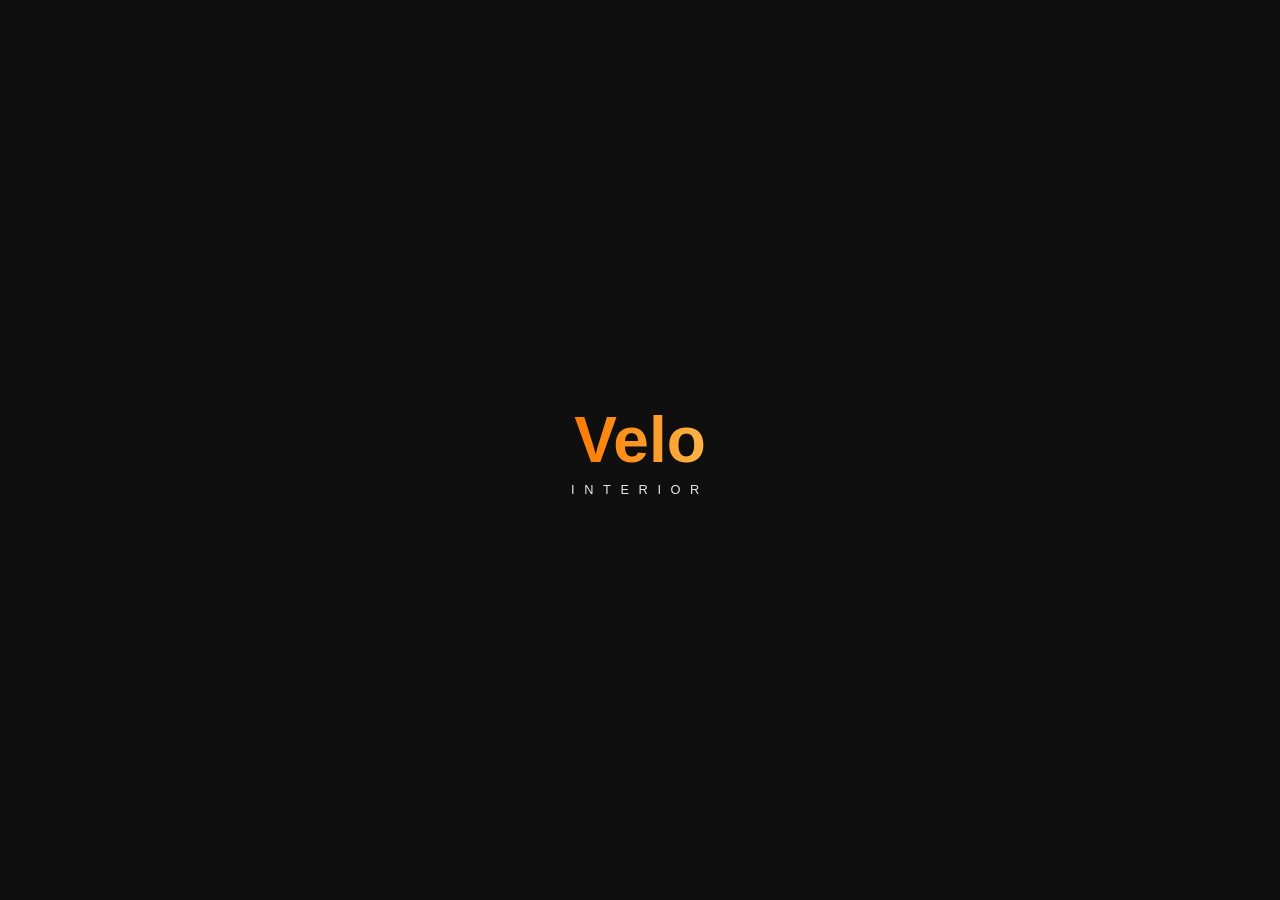
==== index.html @ 7d132fb5 "hero" ====
<!DOCTYPE html>
<html lang="ro">

<head>

    <meta charset="UTF-8">

    <meta name="viewport"
          content="width=device-width, initial-scale=1.0">

    <title>Velo Interior</title>

    <link rel="stylesheet" href="./css/global.css">
<link rel="stylesheet" href="./css/style.css">
<link rel="stylesheet" href="./css/media.css">

<link rel="stylesheet"
href="https://cdnjs.cloudflare.com/ajax/libs/font-awesome/6.7.2/css/all.min.css">

</head>

<body>
    <div class="loader">

    <div class="loader-logo">

        <span class="loader-top">Velo</span>

        <span class="loader-bottom">INTERIOR</span>

    </div>

</div>

<div id="header-placeholder"></div>

    <main>

        <section class="hero">

            <div class="hero-overlay-left"></div>

            <div class="hero-overlay-bottom"></div>

            <div class="hero-content">

                <h1>
                    Modelăm vise<br>
                    în spații reale
                </h1>

                <a href="#"
                   class="hero-button">

                    Contact

                </a>

            </div>

            <div class="hero-features-wrapper">

    <div class="hero-features">

        <div class="feature-card">

            <div class="feature-icon">
                <i class="fa-regular fa-eye"></i>
            </div>

            <h3>Viziune</h3>

            <div class="feature-line"></div>

            <p>
                Transformăm ideile în spații autentice.
            </p>

        </div>

        <div class="feature-card">

            <div class="feature-icon">
                <i class="fa-regular fa-handshake"></i>
            </div>

            <h3>Implicare</h3>

            <div class="feature-line"></div>

            <p>
                Suntem prezenți în fiecare etapă.
            </p>

        </div>

        <div class="feature-card">

            <div class="feature-icon">
                <i class="fa-regular fa-face-smile"></i>
            </div>

            <h3>Bucurie</h3>

            <div class="feature-line"></div>

            <p>
                Creăm experiene care inspiră.
            </p>

        </div>

        <div class="feature-card">

            <div class="feature-icon">
                <i class="fa-regular fa-heart"></i>
            </div>

            <h3>Empatie</h3>

            <div class="feature-line"></div>

            <p>
                Punem oamenii în centrul fiecărui proiect.
            </p>

        </div>

    </div>

</div>

        </section>

  

    </main>

    <script src="./js/main.js"></script>
<script src="./js/script.js"></script>

</body>

</html>
---- css/global.css ----
/* =========================
   RESET
========================= */

* {
    margin: 0;
    padding: 0;
    box-sizing: border-box;
}

html {
    scroll-behavior: smooth;
}

body {
    overflow-x: hidden;
    background: #0f0f0f;
    color: #ffffff;
    font-family: Arial, sans-serif;
}

a {
    color: inherit;
    text-decoration: none;
}

ul {
    list-style: none;
}

button {
    border: none;
    background: none;
    cursor: pointer;
    font: inherit;
}

/* =========================
   VARIABLES
========================= */

:root {
    --background: #0f0f0f;

    --text: #ffffff;

    --text-secondary: #bdbdbd;

    --accent: #ff7a00;

    --accent-light: #ffb347;

    --gradient:
        linear-gradient(
            90deg,
            var(--accent),
            var(--accent-light)
        );

    --transition: 0.35s ease;
}

/* =========================
   HEADER
========================= */

.header {
    position: fixed;

    top: 0;
    left: 0;

    width: 100%;

    z-index: 1000;

    padding: 24px 60px;

    background: transparent;
}

.header-container {
    display: flex;

    justify-content: space-between;

    align-items: center;
}

/* =========================
   LOGO
========================= */

.logo {
    display: flex;

    flex-direction: column;

    line-height: 1;
}

.logo-top {
    font-size: 2rem;

    font-weight: 700;

    background: var(--gradient);

    -webkit-background-clip: text;

    background-clip: text;

    color: transparent;
}

.logo-bottom {
    margin-top: 4px;

    font-size: 0.65rem;

    letter-spacing: 0.45rem;

    text-transform: uppercase;

    color: var(--text);

    opacity: 0.8;
}

/* =========================
   NAVBAR
========================= */

.nav-links {
    display: flex;

    align-items: center;

    gap: 42px;
}

.nav-links a {
    position: relative;

    font-size: 0.95rem;

    transition: var(--transition);
}

/* =========================
   HOVER LINE
========================= */

.nav-links a::after {
    content: "";

    position: absolute;

    left: 0;
    bottom: -8px;

    width: 0;

    height: 2px;

    border-radius: 999px;

    background: var(--gradient);

    transition: width 0.35s ease;
}

.nav-links a:hover::after {
    width: 100%;
}

/* =========================
   CONTACT BUTTON
========================= */

.contact-button {
    padding: 12px 28px !important;

    border: 1px solid rgba(255, 255, 255, 0.25);

    border-radius: 999px;

    backdrop-filter: blur(10px);

    transition: var(--transition);
}

.contact-button::after {
    display: none;
}

.contact-button:hover {
    border-color: var(--accent);

    transform: translateY(-2px);

    box-shadow:
        0 0 25px rgba(255, 122, 0, 0.25);
}

/* =========================
   HAMBURGER
========================= */

.hamburger {
    display: none;

    position: relative;

    flex-direction: column;

    justify-content: center;

    align-items: flex-end;

    gap: 6px;

    width: 40px;

    height: 40px;

    cursor: pointer;

    z-index: 2001;
}

.line {
    height: 3px;

    border-radius: 999px;

    transition: 0.4s ease;
}

.line-1 {
    width: 18px;

    background: var(--accent);
}

.line-2 {
    width: 30px;

    background: white;
}

.line-3 {
    width: 18px;

    background: var(--accent);
}

.hamburger.active .line-1 {
    width: 30px;

    background: black;

    transform: translateY(9px) rotate(45deg);
}

.hamburger.active .line-2 {
    opacity: 0;
}

.hamburger.active .line-3 {
    width: 30px;

    background: black;

    transform: translateY(-9px) rotate(-45deg);
}

.hamburger {
    display: none;

    flex-direction: column;

    justify-content: center;

    align-items: flex-end;

    gap: 6px;

    width: 40px;

    height: 40px;

    cursor: pointer;

    z-index: 10001;
}

.close-menu {
    position: relative;

    width: 30px;

    height: 30px;

    cursor: pointer;
}

.close-menu span {
    position: absolute;

    top: 50%;

    left: 0;

    width: 100%;

    height: 2px;

    background: black;
}

.close-menu span:first-child {
    transform: rotate(45deg);
}

.close-menu span:last-child {
    transform: rotate(-45deg);
}

.mobile-menu {
    position: fixed;

    inset: 0;

    display: flex;

    flex-direction: column;

    padding: 30px;

    background: white;

    color: black;

    opacity: 0;

    visibility: hidden;

    transform: translateY(-100%);

    transition: 0.4s ease;

    z-index: 10000;
}

.mobile-menu.active {
    opacity: 1;

    visibility: visible;

    transform: translateY(0);
}

.mobile-menu-header {
    display: flex;

    justify-content: space-between;

    align-items: center;

    margin-bottom: 70px;
}

.mobile-logo .logo-bottom {
    color: black;
}

.mobile-menu-content {
    display: flex;

    flex-direction: column;

    align-items: flex-end;

    width: 100%;
}

.mobile-nav {
    display: flex;

    flex-direction: column;

    align-items: flex-end;

    gap: 20px;

    width: 100%;

    font-weight: 600;

    
}

.mobile-contact {
    width: 100%;

    margin-top: 35px;

    padding-top: 20px;

    border-top: 1px solid rgba(0, 0, 0, 0.1);

    display: flex;

    flex-direction: column;

    align-items: flex-end;

    gap: 10px;

    color: rgb(255, 123, 0);
   
}

.mobile-social {
    width: 100%;

    margin-top: 25px;

    padding-top: 20px;

    border-top: 1px solid rgba(0, 0, 0, 0.1);

    display: flex;

    justify-content: flex-end;

    gap: 20px;
}

/* =========================
   LOADER
========================= */

.loader {
    position: fixed;

    inset: 0;

    display: flex;

    justify-content: center;

    align-items: center;

    background: #0f0f0f;

    z-index: 9999;

    overflow: hidden;

    transition: opacity 0.8s ease;
}

.loader.hidden {
    opacity: 0;

    visibility: hidden;
}

.loader-logo {
    display: flex;

    flex-direction: column;

    align-items: center;

    animation: logoEntrance 1.2s ease;
}

.loader-top {
    font-size: 4rem;

    font-weight: 700;

    background: var(--gradient);

    -webkit-background-clip: text;

    background-clip: text;

    color: transparent;
}

.loader-bottom {
    margin-top: 5px;

    font-size: 0.8rem;

    letter-spacing: 0.6rem;

    text-transform: uppercase;

    opacity: 0.9;
}

@keyframes logoEntrance {
    from {
        opacity: 0;

        transform: translateY(40px) scale(0.8);
    }

    to {
        opacity: 1;

        transform: translateY(0) scale(1);
    }
}

.header {
    opacity: 0;

    transform: translateY(-30px);

    transition:
        opacity 0.8s ease,
        transform 0.8s ease;
}

.header.visible {
    opacity: 1;

    transform: translateY(0);
}

.hero-content {
    opacity: 0;

    transform: translateY(40px);

    transition:
        opacity 0.8s ease,
        transform 0.8s ease;
}

.hero-content.visible {
    opacity: 1;

    transform: translateY(0);
}

.hero-features {
    opacity: 0;

    transform: translateY(40px);

    transition:
        opacity 0.8s ease 0.2s,
        transform 0.8s ease 0.2s;
}

.hero-features.visible {
    opacity: 1;

    transform: translateY(0);
}

/* =========================
   SCROLLED HEADER
========================= */

.header.scrolled {
    top: 20px;

    left: 50%;

    transform: translateX(-50%);

    width: 92%;

    max-width: 1200px;

    padding: 14px 30px;

    border-radius: 999px;

    background: rgba(15, 15, 15, 0.9);

    backdrop-filter: blur(20px);

    border: 1px solid rgba(255, 255, 255, 0.08);

    box-shadow: 0 10px 40px rgba(0, 0, 0, 0.3);
}

/* Logo */

.header.scrolled .logo-top {
    font-size: 1.5rem;
}

.header.scrolled .logo-bottom {
    font-size: 0.55rem;

    letter-spacing: 0.3rem;
}

/* Meniu */

.header.scrolled .nav-links {
    gap: 30px;
}

.header.scrolled .nav-links a {
    font-size: 0.85rem;
}

/* Buton */

.header.scrolled .contact-button {
    padding: 10px 22px !important;
}

/* Ascundere */

.header.hidden-navbar {
    transform: translate(-50%, -150%);
}
---- css/style.css ----
/* =========================
   HERO
========================= */

.hero {
    position: relative;

    height: 100vh;

    display: flex;

    flex-direction: column;

    justify-content: space-between;

    padding: 160px 60px 50px;

    background-image: url("../images/hero.jpg");

    background-size: cover;

    background-position: center;

    overflow: hidden;
}

/* =========================
   OVERLAYS
========================= */

.hero-overlay-left {
    position: absolute;

    top: 0;
    left: 0;

    width: 45%;
    height: 100%;

    background: linear-gradient(
        90deg,
        rgba(0, 0, 0, 0.8),
        transparent
    );
}

.hero-overlay-bottom {
    position: absolute;

    left: 0;
    bottom: 0;

    width: 100%;
    height: 40%;

    background: linear-gradient(
        180deg,
        transparent,
        rgb(0, 0, 0)
    );
}

/* =========================
   HERO CONTENT
========================= */

.hero-content {
    position: relative;

    z-index: 2;

    max-width: 600px;
}

.hero-content h1 {
    font-size: 5rem;

    line-height: 1.1;

    margin-bottom: 30px;
}

.hero-button {
    display: inline-block;

    padding: 14px 32px;

    border-radius: 999px;

    background: rgba(255, 255, 255, 0.15);

    backdrop-filter: blur(10px);

    border: 1px solid rgba(255, 255, 255, 0.3);

    transition: 0.3s ease;
}

.hero-button:hover {
    transform: translateY(-3px);
}

/* =========================
   FEATURES
========================= */

.hero-features-wrapper {
    position: relative;

    z-index: 2;
}

.hero-features {
    position: relative;

    z-index: 2;

    display: grid;

    grid-template-columns: repeat(4, 1fr);

    gap: 30px;
}

.hero-features {
    position: relative;

    z-index: 2;

    display: grid;

    grid-template-columns: repeat(4, 1fr);

    gap: 30px;
}

.feature-card {
    position: relative;

    padding: 25px;

    border-radius: 16px;

    overflow: hidden;

    cursor: pointer;

    transition: 0.35s ease;
}

.feature-card::before {
    content: "";

    position: absolute;

    left: 0;
    bottom: 0;

    width: 100%;

    height: 0;

    background:
        linear-gradient(
            180deg,
            transparent,
            rgba(255, 122, 0, 0.18)
        );

    transition: 0.35s ease;

    z-index: -1;
}

.feature-card:hover::before {
    height: 100%;
}

.feature-icon {
    display: flex;

    align-items: center;

    justify-content: center;

    width: 48px;

    height: 48px;

    margin-bottom: 20px;

    border-radius: 50%;

    background: rgba(255, 255, 255, 0.08);

    backdrop-filter: blur(10px);
}

.feature-icon i {
    font-size: 1.1rem;
}

.feature-card h3 {
    margin-bottom: 14px;

    font-size: 1.2rem;
}

.feature-line {
    width: 40px;

    height: 1px;

    margin-bottom: 18px;

    background: var(--accent);

    transition: 0.35s ease;
}

.feature-card:hover .feature-line {
    width: 250px;

    background: white;
}

.feature-card p {
    color: var(--text-secondary);

    line-height: 1.6;
}
---- css/media.css ----
/* =========================
   TABLET
========================= */

@media (max-width: 1024px) {

    .header {
        padding: 25px 30px;
    }

    .navbar {
        display: none;
    }

    .hamburger {
        display: flex;
    }

    .hero {
        padding: 140px 40px 40px;
    }

    .hero-content h1 {
        font-size: 4rem;
    }

    .hero-features {
        grid-template-columns: repeat(2, 1fr);
    }

    
    .navbar {
        display: none;
    }

    .hamburger {
        display: flex;
    }

   
}

/* =========================
   MOBILE
========================= */

@media (max-width: 768px) {

    .mobile-logo .logo-bottom {
    color: black;
}

    .header {
        padding: 20px;
    }


    .hero {
        position: relative;

        height: 100vh;

        display: flex;

        flex-direction: column;

        justify-content: flex-end;

        padding: 130px 20px 30px;

    background-image: url("../images/hero-image.jpg");

    background-position: center;

    background-size: cover;

    }

   

    .hero-content {
        margin-bottom: 30px;
    }

    .hero-overlay-left {
        width: 100%;
    }

    

    .hero-content h1 {
        font-size: 3rem;
    }

    .hero-button {
        padding: 12px 26px;
    }

    
.hero-features-wrapper {
    overflow-x: auto;
    overflow-y: hidden;

    margin-top: 20px;

    scroll-snap-type: x mandatory;
    scroll-behavior: smooth;

    -webkit-overflow-scrolling: touch;

    -ms-overflow-style: none;
    scrollbar-width: none;

    padding-right: 20px;
}

.hero-features-wrapper::-webkit-scrollbar {
    display: none;
}

.hero-features {
    display: flex;

    gap: 16px;

    padding-right: 40px;
}

.feature-card {
    flex: 0 0 80%;

    min-width: 80%;

    padding: 20px;

    scroll-snap-align: start;
}

.feature-card:hover .feature-line {
    width: 170px;

    
}


}

/* =========================
   VERY SMALL DEVICES
========================= */

@media (max-width: 480px) {

    .logo-top {
        font-size: 1.5rem;
    }

    .logo-bottom {
        font-size: 0.55rem;

        letter-spacing: 0.3rem;
    }

    .hero-content h1 {
        font-size: 2.3rem;
    }

    .mobile-menu {
        padding: 25px;
    }

    .mobile-nav a {
        font-size: 1.1rem;
    }

    .mobile-contact a {
        font-size: 1rem;
    }
}
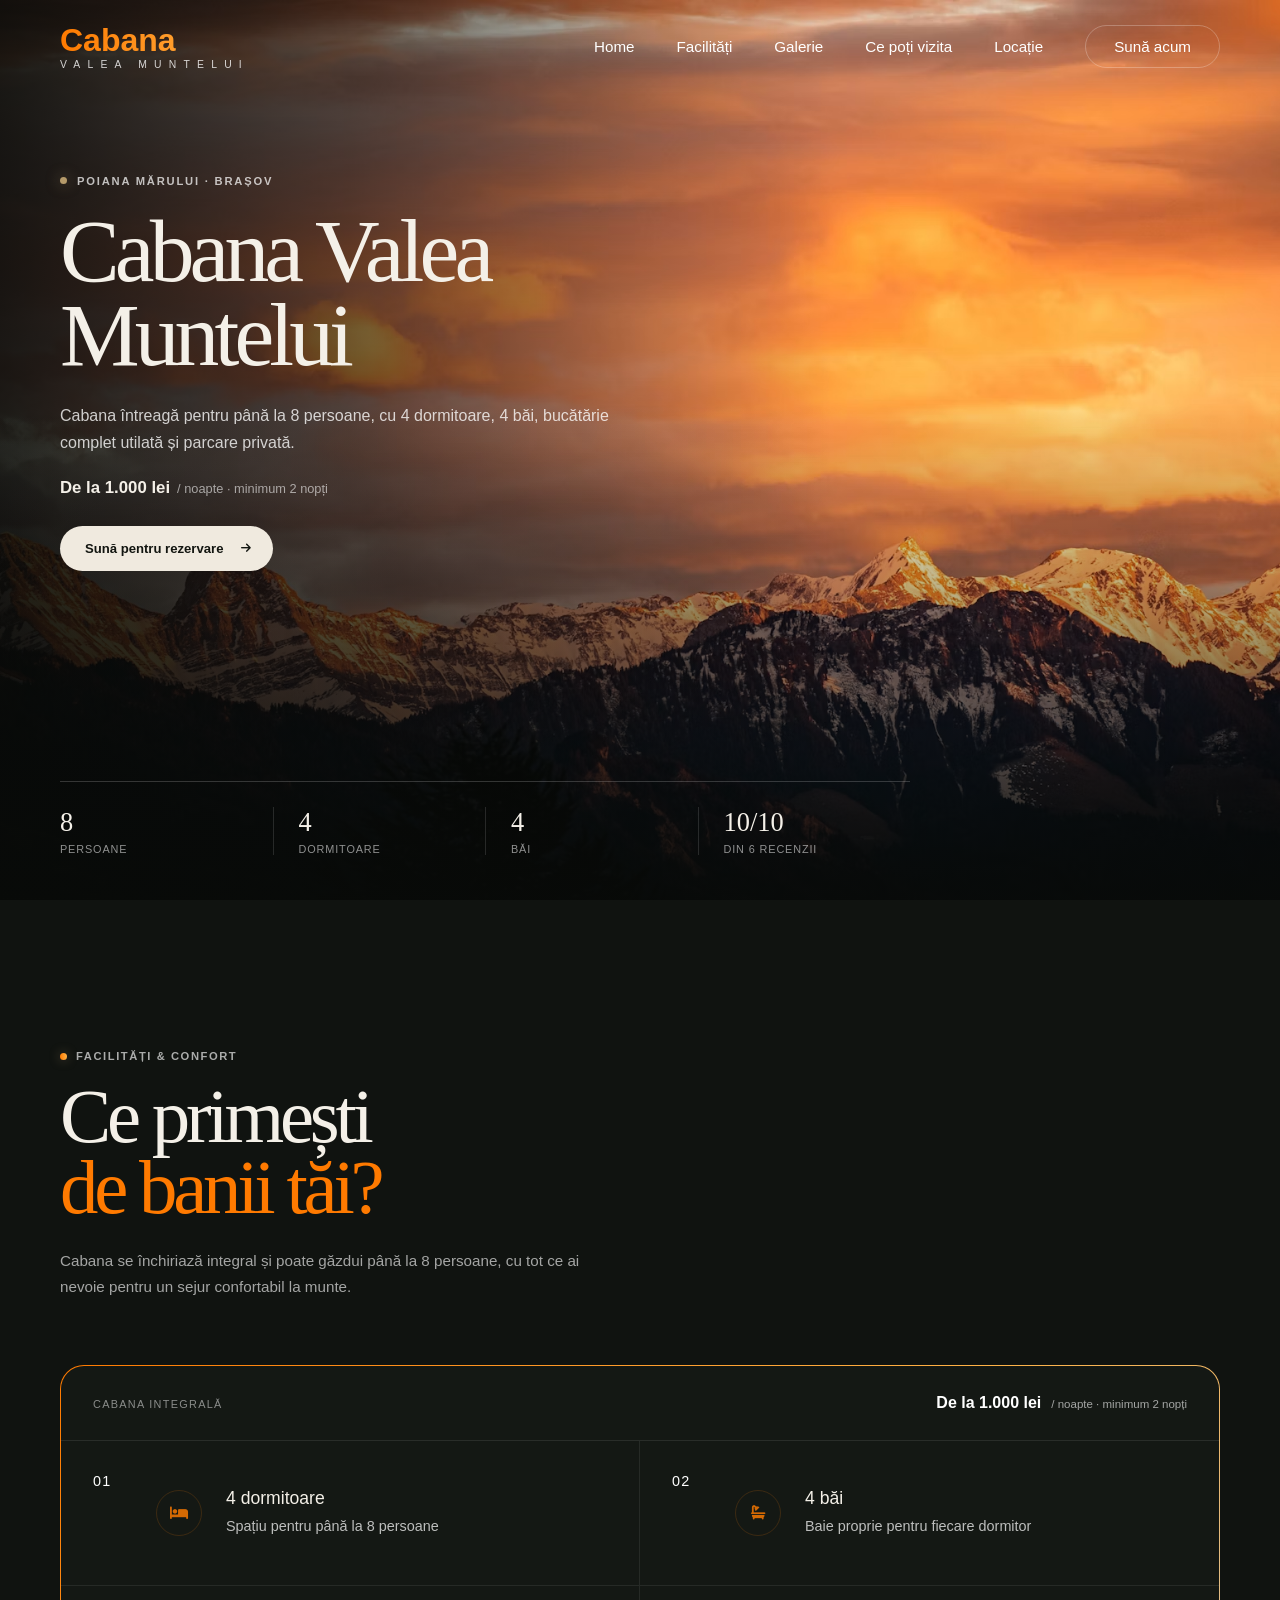
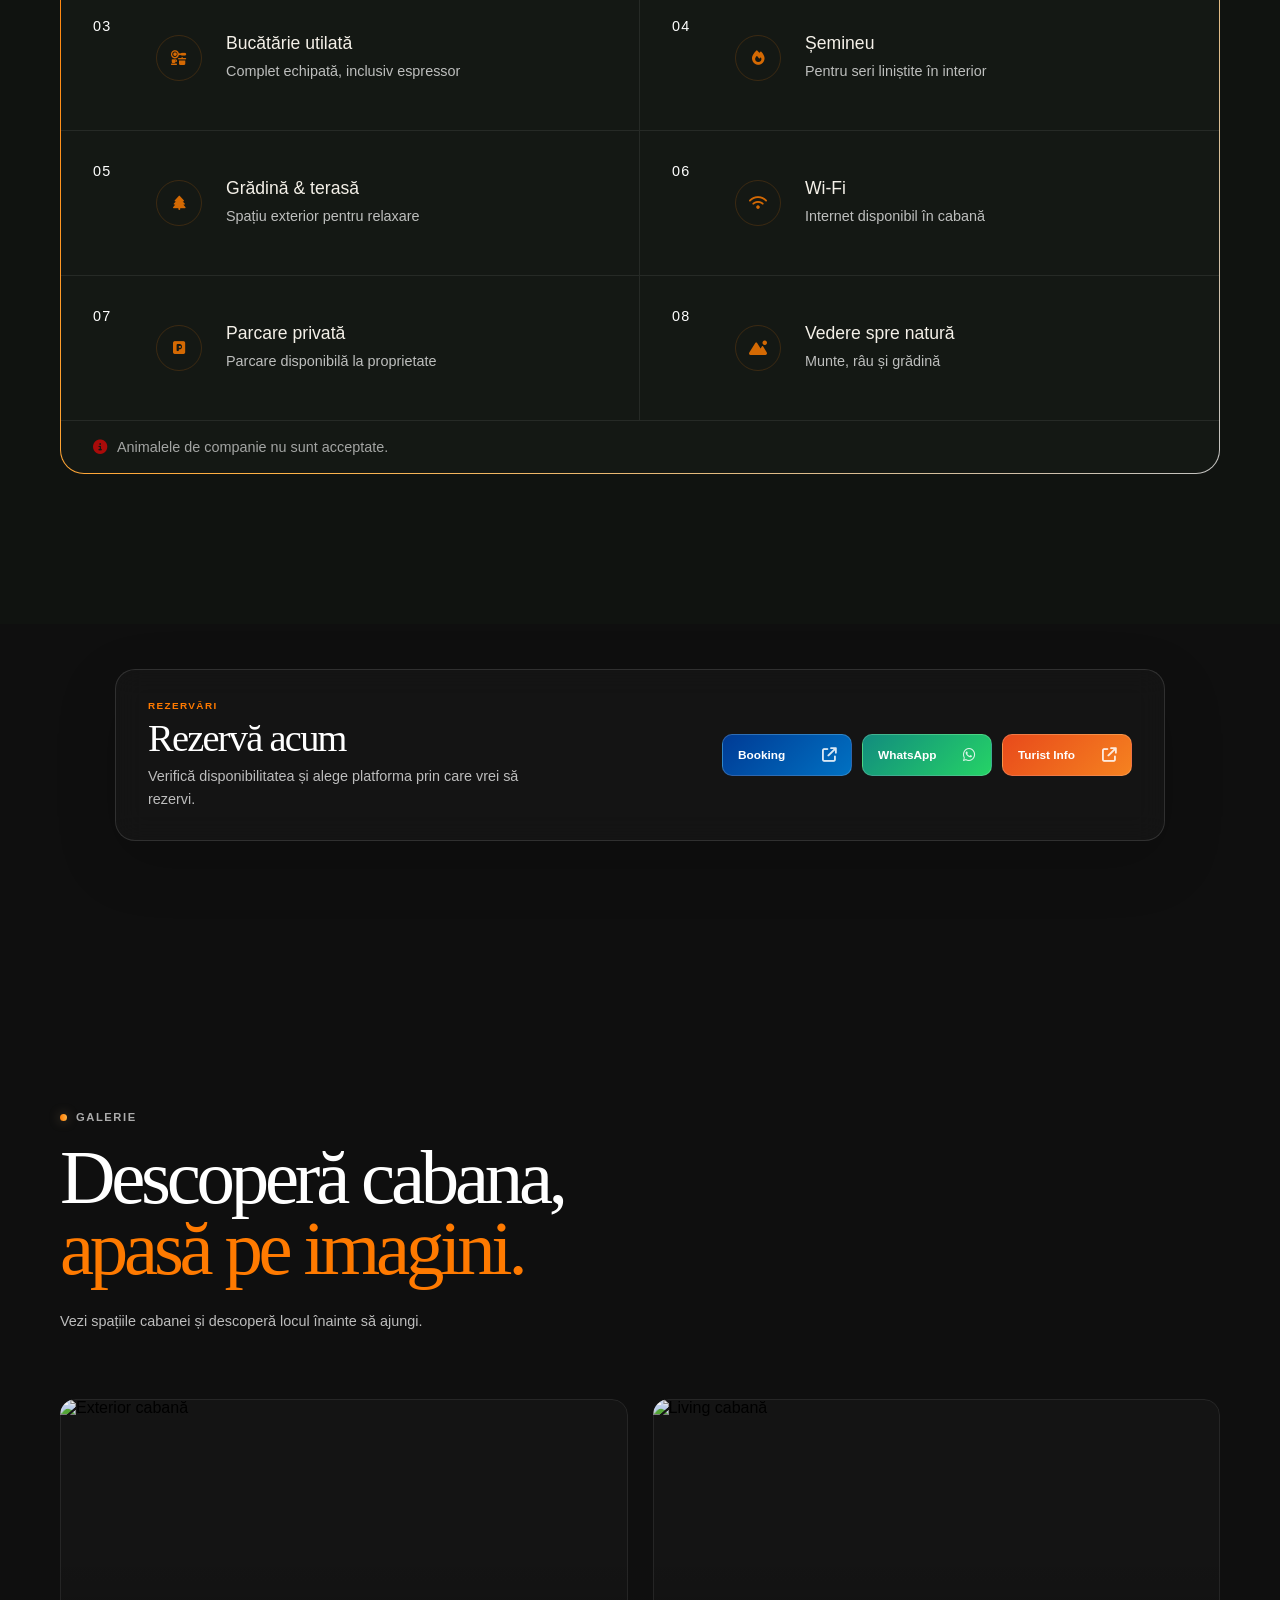
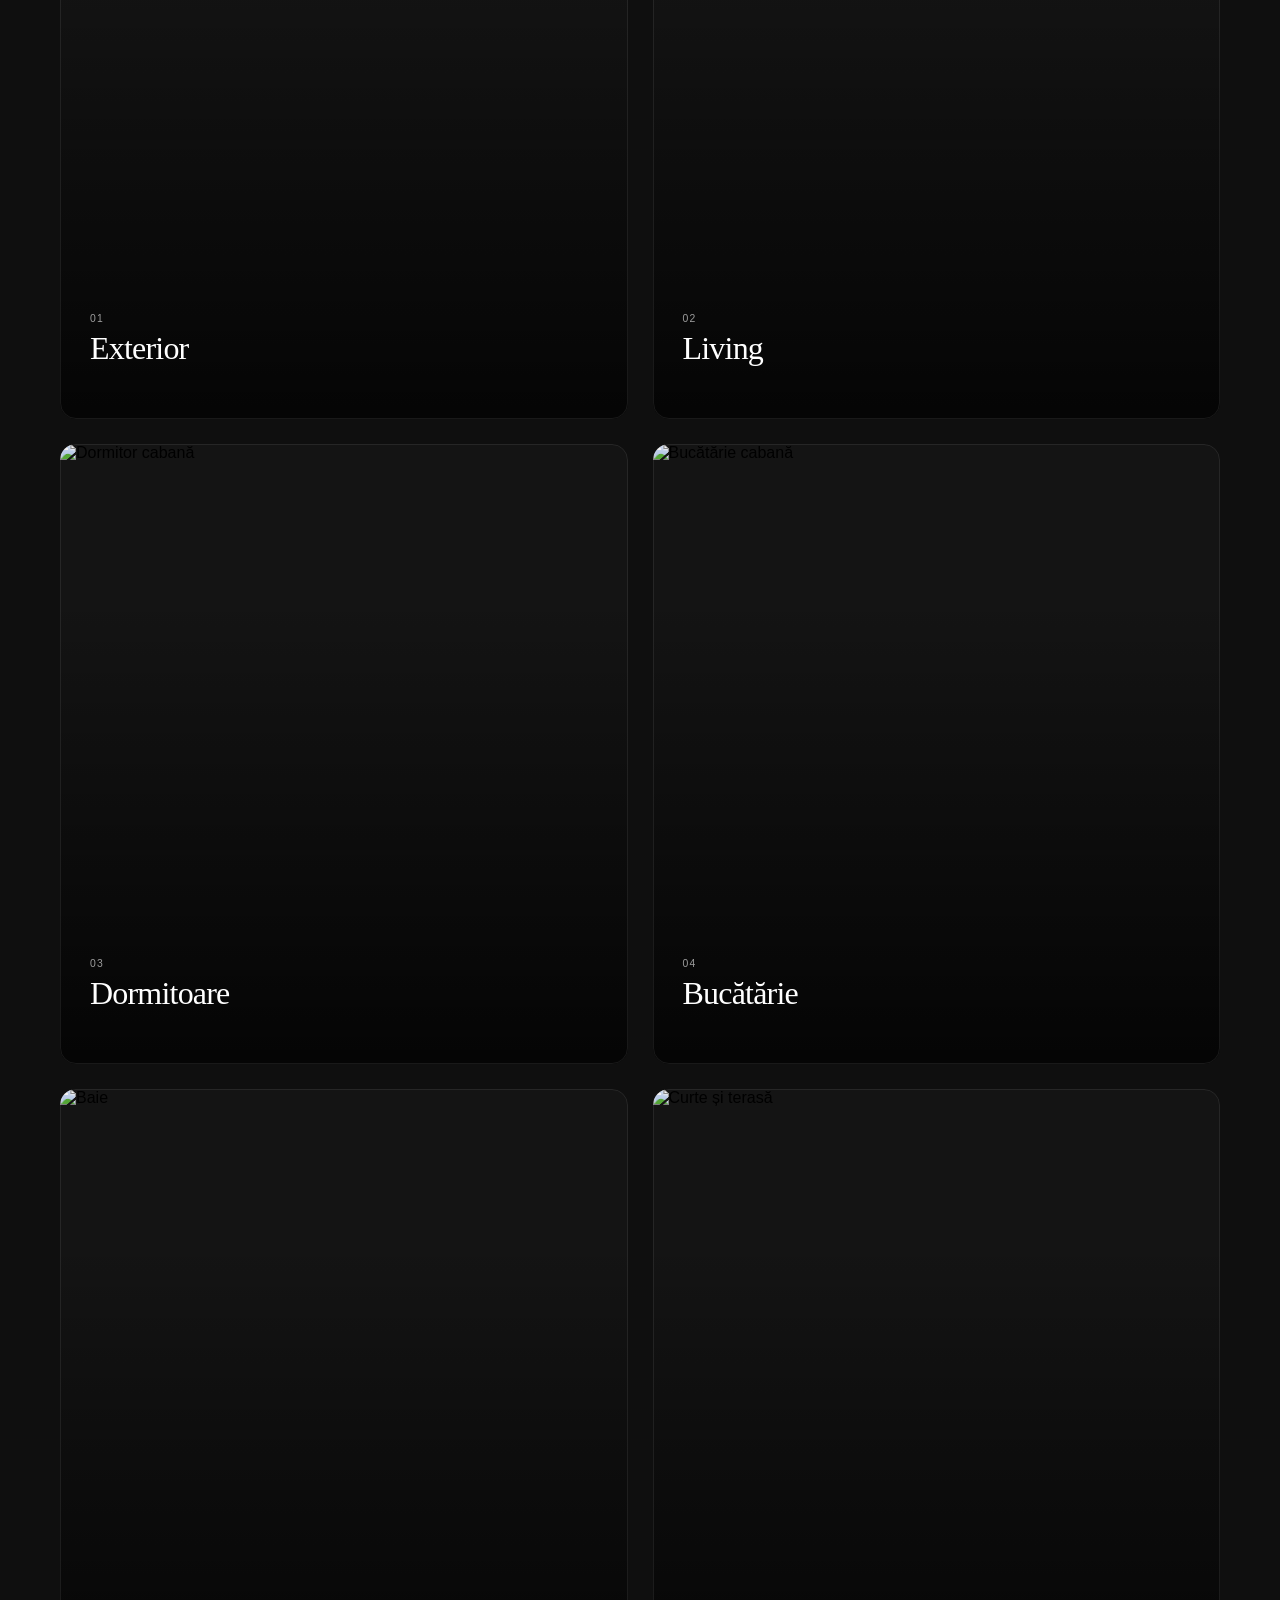
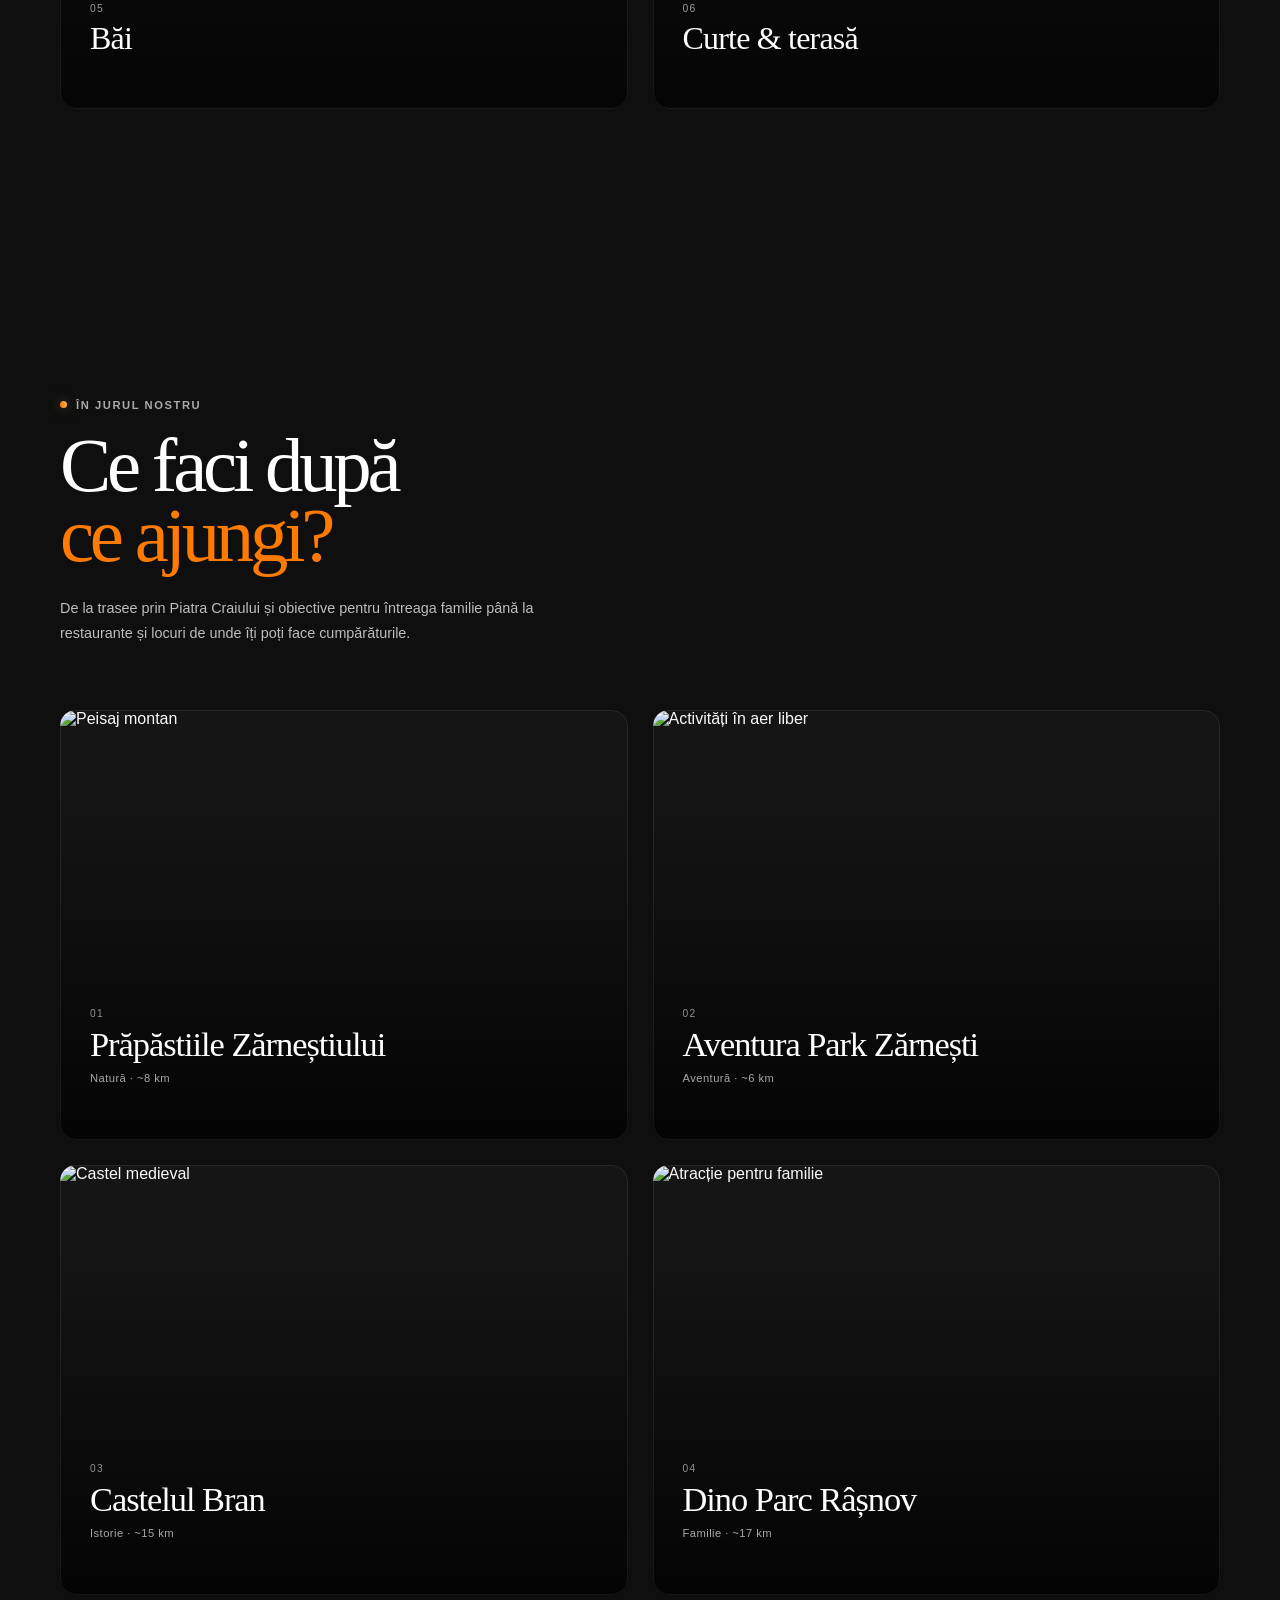
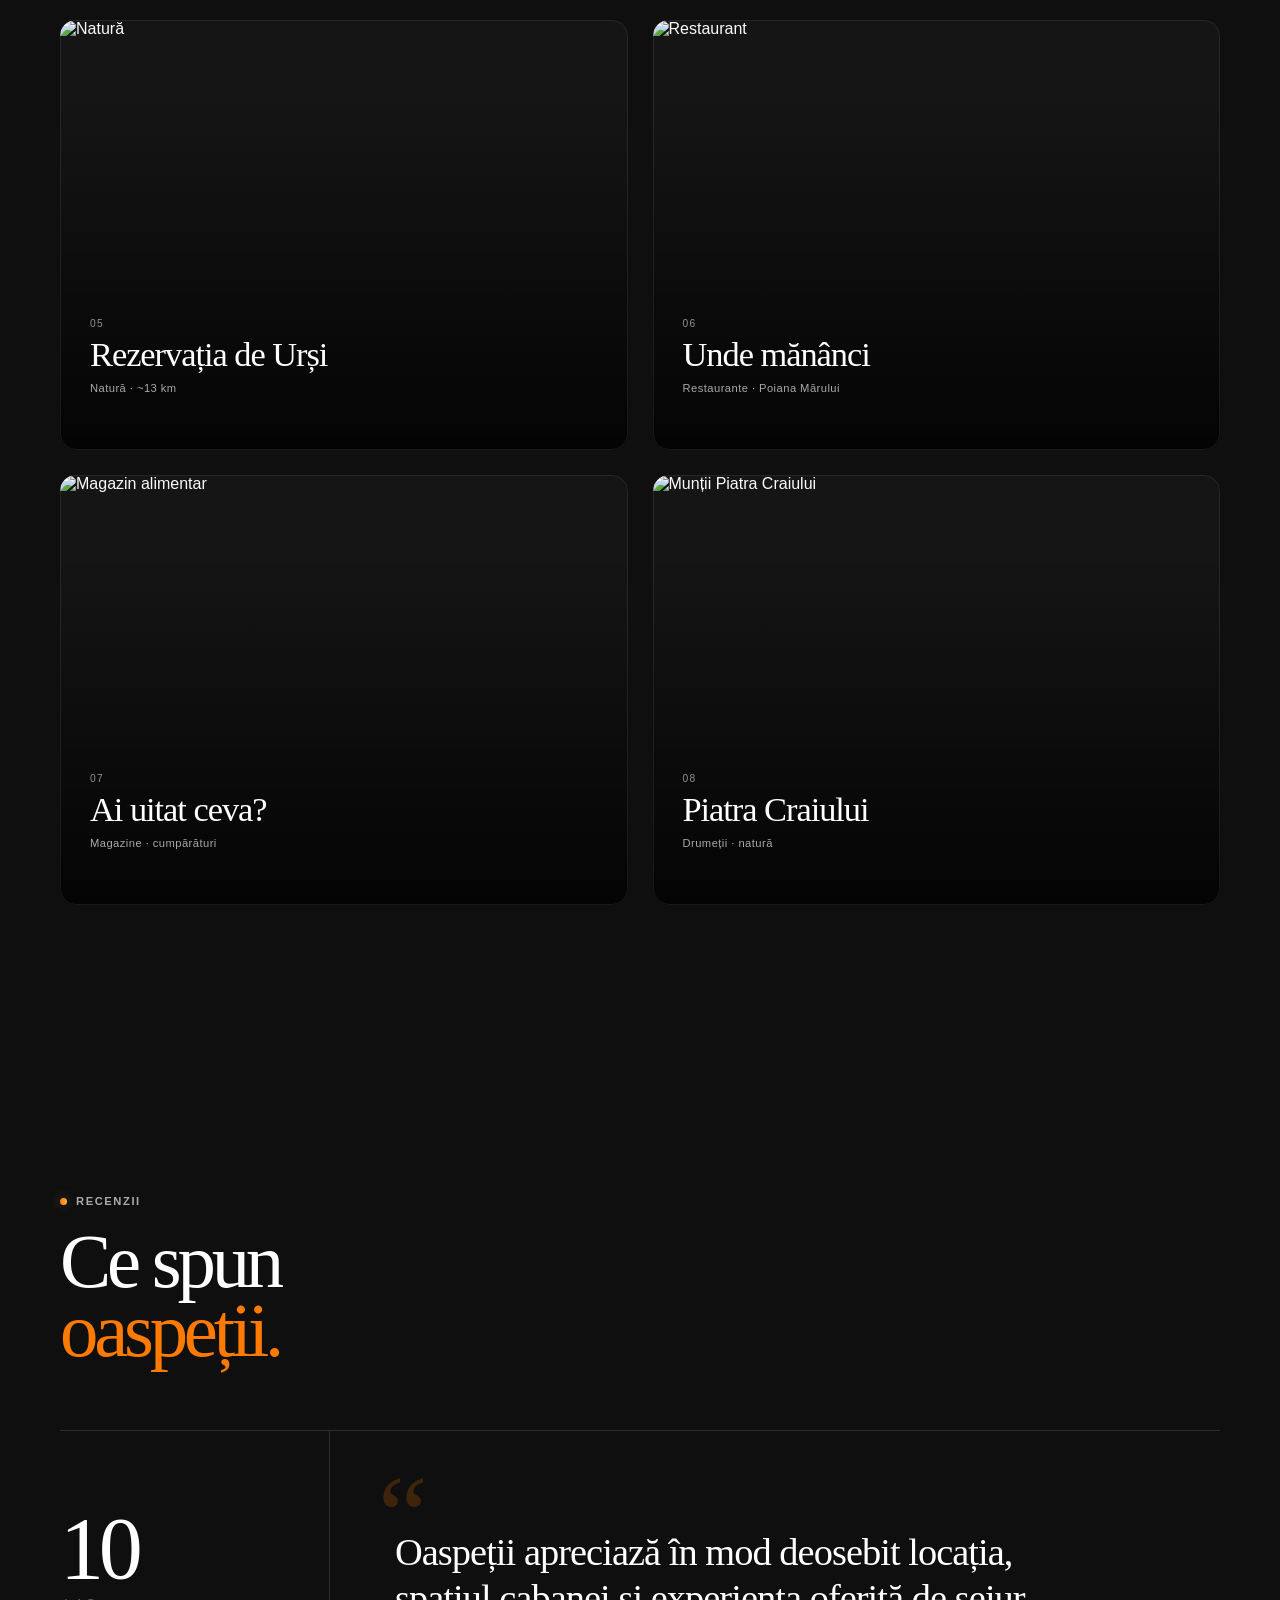
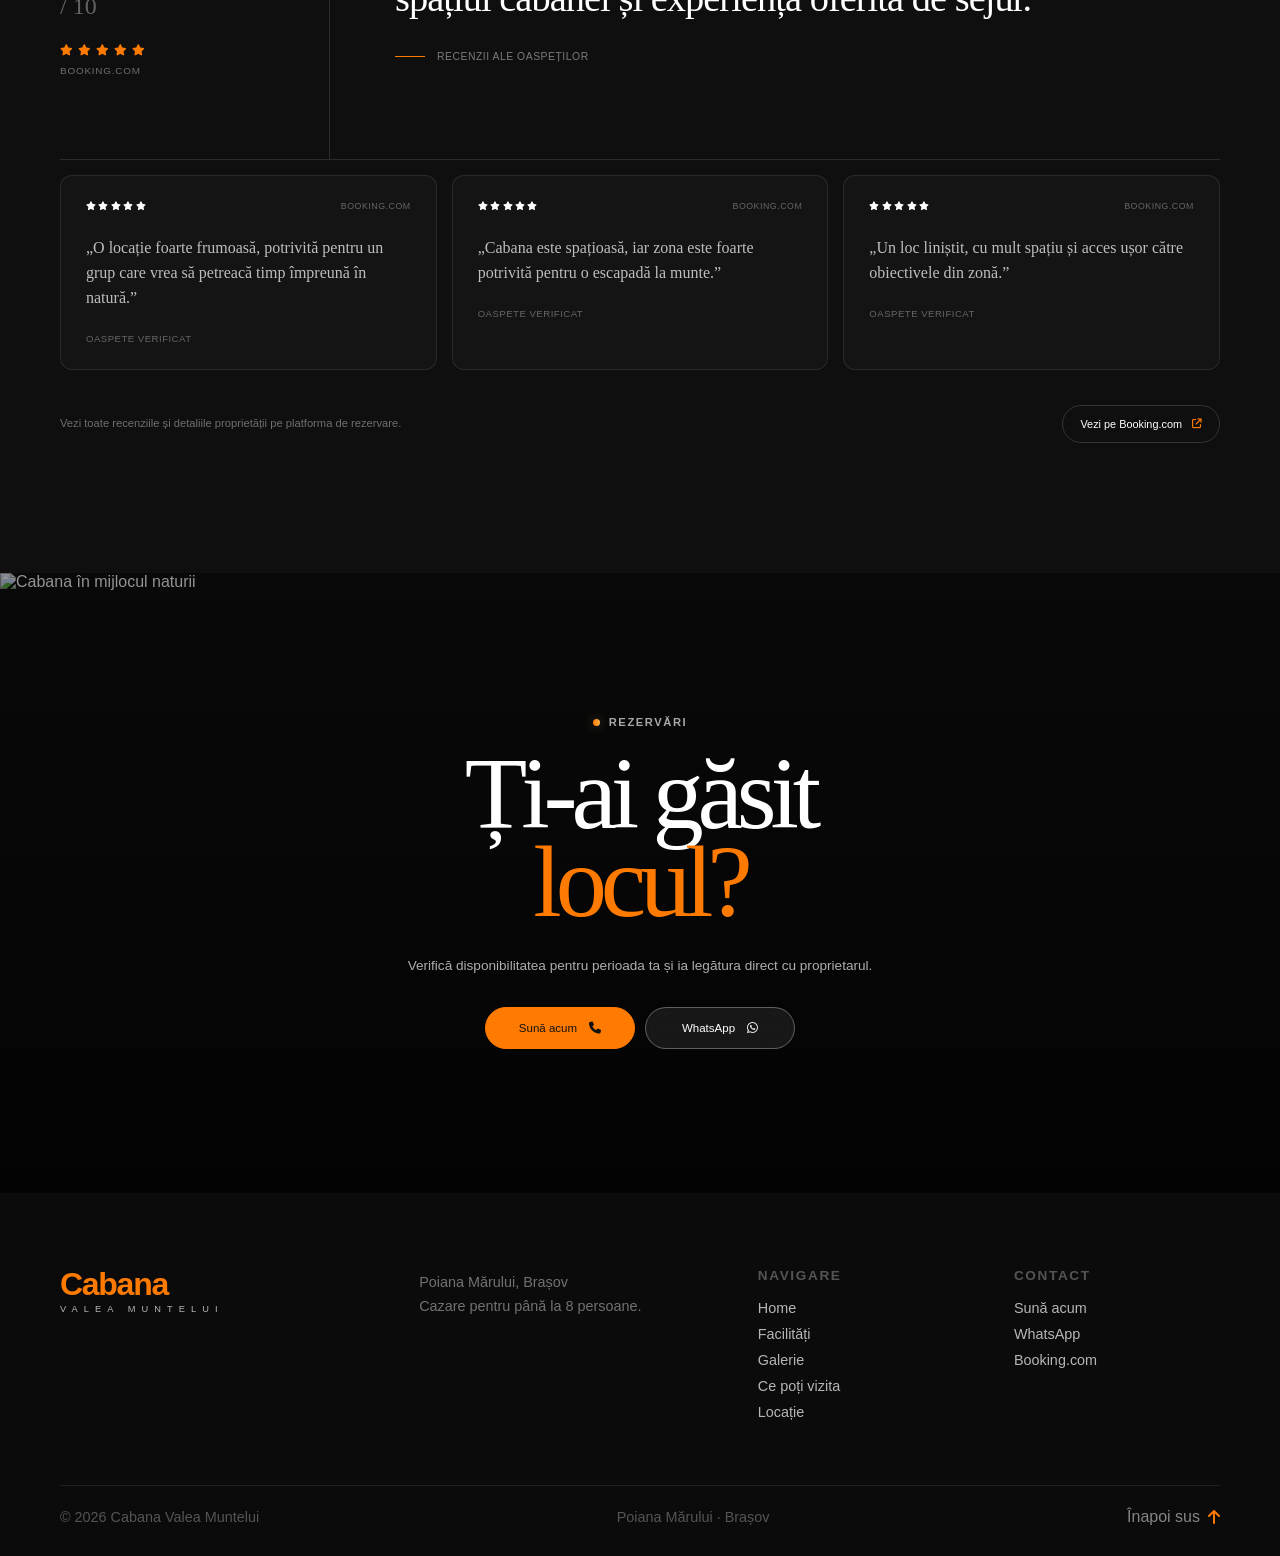
==== commit 9736e737: "demo cabana valea mujntelui" ====
--- a/index.html
+++ b/index.html
@@ -8,7 +8,7 @@
     <meta name="viewport"
           content="width=device-width, initial-scale=1.0">
 
-    <title>Velo Interior</title>
+    <title> Cabana Valea Muntelui | Poiana Mărului</title>
 
     <link rel="stylesheet" href="./css/global.css">
 <link rel="stylesheet" href="./css/style.css">
@@ -24,9 +24,9 @@
 
     <div class="loader-logo">
 
-        <span class="loader-top">Velo</span>
-
-        <span class="loader-bottom">INTERIOR</span>
+        <span class="loader-top">Cabana</span>
+
+        <span class="loader-bottom">VALEA MUNTELUI</span>
 
     </div>
 
@@ -36,105 +36,1577 @@
 
     <main>
 
-        <section class="hero">
-
-            <div class="hero-overlay-left"></div>
-
-            <div class="hero-overlay-bottom"></div>
-
-            <div class="hero-content">
-
-                <h1>
-                    Modelăm vise<br>
-                    în spații reale
-                </h1>
-
-                <a href="#"
-                   class="hero-button">
-
-                    Contact
+       <section class="hero" id="top">
+
+    <div class="hero-overlay-left"></div>
+    <div class="hero-overlay-bottom"></div>
+
+    <div class="hero-content">
+
+        <span class="hero-eyebrow">
+            POIANA MĂRULUI · BRAȘOV
+        </span>
+
+        <h1>
+            Cabana Valea Muntelui
+        </h1>
+
+        <p class="hero-description">
+            Cabana întreagă pentru până la 8 persoane,
+            cu 4 dormitoare, 4 băi, bucătărie complet utilată
+            și parcare privată.
+        </p>
+
+        <div class="hero-price">
+            <strong>De la 1.000 lei</strong>
+            <span>/ noapte · minimum 2 nopți</span>
+        </div>
+
+        <a href="tel:+40746796323" class="hero-button">
+            Sună pentru rezervare
+            <i class="fa-solid fa-arrow-right"></i>
+        </a>
+
+    </div>
+
+    <div class="hero-info">
+
+        <div class="hero-info-item">
+            <strong>8</strong>
+            <span>persoane</span>
+        </div>
+
+        <div class="hero-info-item">
+            <strong>4</strong>
+            <span>dormitoare</span>
+        </div>
+
+        <div class="hero-info-item">
+            <strong>4</strong>
+            <span>băi</span>
+        </div>
+
+        <div class="hero-info-item">
+            <strong>10/10</strong>
+            <span>din 6 recenzii</span>
+        </div>
+
+    </div>
+
+</section>
+
+
+        <!-- =========================
+     FACILITIES
+========================= -->
+
+<section class="facilities" id="facilitati">
+
+    <div class="facilities-container">
+
+        <div class="facilities-heading">
+
+            <div class="section-eyebrow">
+                <span class="section-dot"></span>
+                Facilități & confort
+            </div>
+
+            <h2>
+                Ce primești
+                <span>de banii tăi?</span>
+            </h2>
+
+            <p>
+                Cabana se închiriază integral și poate găzdui
+                până la 8 persoane, cu tot ce ai nevoie pentru
+                un sejur confortabil la munte.
+            </p>
+
+        </div>
+
+
+        <div class="facilities-card">
+
+            <div class="facilities-price">
+
+                <span>Cabana integrală</span>
+
+                <strong>
+                    De la 1.000 lei
+                </strong>
+
+                <small>
+                    / noapte · minimum 2 nopți
+                </small>
+
+            </div>
+
+
+            <div class="facilities-grid">
+
+
+                <div class="facility-item">
+
+                    <div class="facility-number">
+                        01
+                    </div>
+
+                    <div class="facility-icon">
+                        <i class="fa-solid fa-bed"></i>
+                    </div>
+
+                    <div>
+                        <h3>4 dormitoare</h3>
+
+                        <p>
+                            Spațiu pentru până la 8 persoane
+                        </p>
+                    </div>
+
+                </div>
+
+
+                <div class="facility-item">
+
+                    <div class="facility-number">
+                        02
+                    </div>
+
+                    <div class="facility-icon">
+                        <i class="fa-solid fa-bath"></i>
+                    </div>
+
+                    <div>
+                        <h3>4 băi</h3>
+
+                        <p>
+                            Baie proprie pentru fiecare dormitor
+                        </p>
+                    </div>
+
+                </div>
+
+
+                <div class="facility-item">
+
+                    <div class="facility-number">
+                        03
+                    </div>
+
+                    <div class="facility-icon">
+                        <i class="fa-solid fa-kitchen-set"></i>
+                    </div>
+
+                    <div>
+                        <h3>Bucătărie utilată</h3>
+
+                        <p>
+                            Complet echipată, inclusiv espressor
+                        </p>
+                    </div>
+
+                </div>
+
+
+                <div class="facility-item">
+
+                    <div class="facility-number">
+                        04
+                    </div>
+
+                    <div class="facility-icon">
+                        <i class="fa-solid fa-fire"></i>
+                    </div>
+
+                    <div>
+                        <h3>Șemineu</h3>
+
+                        <p>
+                            Pentru seri liniștite în interior
+                        </p>
+                    </div>
+
+                </div>
+
+
+                <div class="facility-item">
+
+                    <div class="facility-number">
+                        05
+                    </div>
+
+                    <div class="facility-icon">
+                        <i class="fa-solid fa-tree"></i>
+                    </div>
+
+                    <div>
+                        <h3>Grădină & terasă</h3>
+
+                        <p>
+                            Spațiu exterior pentru relaxare
+                        </p>
+                    </div>
+
+                </div>
+
+
+                <div class="facility-item">
+
+                    <div class="facility-number">
+                        06
+                    </div>
+
+                    <div class="facility-icon">
+                        <i class="fa-solid fa-wifi"></i>
+                    </div>
+
+                    <div>
+                        <h3>Wi-Fi</h3>
+
+                        <p>
+                            Internet disponibil în cabană
+                        </p>
+
+                    </div>
+
+                </div>
+
+
+                <div class="facility-item">
+
+                    <div class="facility-number">
+                        07
+                    </div>
+
+                    <div class="facility-icon">
+                        <i class="fa-solid fa-square-parking"></i>
+                    </div>
+
+                    <div>
+                        <h3>Parcare privată</h3>
+
+                        <p>
+                            Parcare disponibilă la proprietate
+                        </p>
+                    </div>
+
+                </div>
+
+
+                <div class="facility-item">
+
+                    <div class="facility-number">
+                        08
+                    </div>
+
+                    <div class="facility-icon">
+                        <i class="fa-solid fa-mountain-sun"></i>
+                    </div>
+
+                    <div>
+                        <h3>Vedere spre natură</h3>
+
+                        <p>
+                            Munte, râu și grădină
+                        </p>
+                    </div>
+
+                </div>
+
+            </div>
+
+
+            <div class="facilities-note">
+
+                <i class="fa-solid fa-circle-info"></i>
+
+                <span>
+                    Animalele de companie nu sunt acceptate.
+                </span>
+
+            </div>
+
+        </div>
+
+    </div>
+
+</section>
+
+<!-- =========================
+     BOOKING CARD
+========================= -->
+
+<section class="booking-section">
+
+    <div class="booking-card">
+
+        <div class="booking-content">
+
+            <span class="booking-eyebrow">
+                Rezervări
+            </span>
+
+            <h2>
+                Rezervă acum
+            </h2>
+
+            <p>
+                Verifică disponibilitatea și alege
+                platforma prin care vrei să rezervi.
+            </p>
+
+        </div>
+
+
+        <div class="booking-buttons">
+
+            <a
+                href="#"
+                class="booking-platform booking-platform--booking"
+                target="_blank"
+                rel="noopener"
+            >
+                <span>Booking</span>
+
+                <i class="fa-solid fa-arrow-up-right-from-square"></i>
+            </a>
+
+
+            <a
+                href="https://wa.me/40746796323"
+                class="booking-platform booking-platform--whatsapp"
+                target="_blank"
+                rel="noopener"
+            >
+                <span>WhatsApp</span>
+
+                <i class="fa-brands fa-whatsapp"></i>
+            </a>
+
+
+            <a
+                href="#"
+                class="booking-platform booking-platform--turistinfo"
+                target="_blank"
+                rel="noopener"
+            >
+                <span>Turist Info</span>
+
+                <i class="fa-solid fa-arrow-up-right-from-square"></i>
+            </a>
+
+        </div>
+
+    </div>
+
+</section>
+
+<!-- =========================
+     GALLERY
+========================= -->
+
+<section class="gallery-section" id="galerie">
+
+    <div class="gallery-container">
+
+        <div class="gallery-heading">
+
+            <div class="section-eyebrow">
+                <span class="section-dot"></span>
+                Galerie
+            </div>
+
+            <h2>
+                Descoperă cabana,
+                <span>apasă pe imagini.</span>
+            </h2>
+
+            <p>
+                Vezi spațiile cabanei și descoperă locul
+                înainte să ajungi.
+            </p>
+
+        </div>
+
+
+        <div class="gallery-grid">
+
+
+            <!-- EXTERIOR -->
+
+            <button
+                class="gallery-card gallery-card--large"
+                type="button"
+                data-gallery="exterior"
+            >
+
+                <img
+                    src="https://images.unsplash.com/photo-1449158743715-0a90ebb6d2d8?auto=format&fit=crop&w=1800&q=90"
+                    alt="Exterior cabană"
+                >
+
+                <span class="gallery-card-overlay"></span>
+
+                <span class="gallery-card-content">
+
+                    <span class="gallery-number">
+                        01
+                    </span>
+
+                    <span class="gallery-title">
+                        Exterior
+                    </span>
+
+                    <span class="gallery-action">
+                        Vezi fotografiile
+                        <i class="fa-solid fa-arrow-right"></i>
+                    </span>
+
+                </span>
+
+            </button>
+
+
+            <!-- LIVING -->
+
+            <button
+                class="gallery-card gallery-card--large"
+                type="button"
+                data-gallery="living"
+            >
+
+                <img
+                    src="https://images.unsplash.com/photo-1600210492486-724fe5c67fb0?auto=format&fit=crop&w=1800&q=90"
+                    alt="Living cabană"
+                >
+
+                <span class="gallery-card-overlay"></span>
+
+                <span class="gallery-card-content">
+
+                    <span class="gallery-number">
+                        02
+                    </span>
+
+                    <span class="gallery-title">
+                        Living
+                    </span>
+
+                    <span class="gallery-action">
+                        Vezi fotografiile
+                        <i class="fa-solid fa-arrow-right"></i>
+                    </span>
+
+                </span>
+
+            </button>
+
+
+            <!-- DORMITOARE -->
+
+            <button
+                class="gallery-card gallery-card--large"
+                type="button"
+                data-gallery="dormitoare"
+            >
+
+                <img
+                    src="https://images.unsplash.com/photo-1600607687920-4e2a09cf159d?auto=format&fit=crop&w=1800&q=90"
+                    alt="Dormitor cabană"
+                >
+
+                <span class="gallery-card-overlay"></span>
+
+                <span class="gallery-card-content">
+
+                    <span class="gallery-number">
+                        03
+                    </span>
+
+                    <span class="gallery-title">
+                        Dormitoare
+                    </span>
+
+                    <span class="gallery-action">
+                        Vezi fotografiile
+                        <i class="fa-solid fa-arrow-right"></i>
+                    </span>
+
+                </span>
+
+            </button>
+
+
+            <!-- BUCĂTĂRIE -->
+
+            <button
+                class="gallery-card gallery-card--large"
+                type="button"
+                data-gallery="bucatarie"
+            >
+
+                <img
+                    src="https://images.unsplash.com/photo-1600566753190-17f0baa2a6c3?auto=format&fit=crop&w=1800&q=90"
+                    alt="Bucătărie cabană"
+                >
+
+                <span class="gallery-card-overlay"></span>
+
+                <span class="gallery-card-content">
+
+                    <span class="gallery-number">
+                        04
+                    </span>
+
+                    <span class="gallery-title">
+                        Bucătărie
+                    </span>
+
+                    <span class="gallery-action">
+                        Vezi fotografiile
+                        <i class="fa-solid fa-arrow-right"></i>
+                    </span>
+
+                </span>
+
+            </button>
+
+
+            <!-- BĂI -->
+
+            <button
+                class="gallery-card gallery-card--large"
+                type="button"
+                data-gallery="bai"
+            >
+
+                <img
+                    src="https://images.unsplash.com/photo-1600566753086-00f18fb6b3ea?auto=format&fit=crop&w=1800&q=90"
+                    alt="Baie"
+                >
+
+                <span class="gallery-card-overlay"></span>
+
+                <span class="gallery-card-content">
+
+                    <span class="gallery-number">
+                        05
+                    </span>
+
+                    <span class="gallery-title">
+                        Băi
+                    </span>
+
+                    <span class="gallery-action">
+                        Vezi fotografiile
+                        <i class="fa-solid fa-arrow-right"></i>
+                    </span>
+
+                </span>
+
+            </button>
+
+
+            <!-- CURTE -->
+
+            <button
+                class="gallery-card gallery-card--large"
+                type="button"
+                data-gallery="curte"
+            >
+
+                <img
+                    src="https://images.unsplash.com/photo-1505691938895-1758d7feb511?auto=format&fit=crop&w=1800&q=90"
+                    alt="Curte și terasă"
+                >
+
+                <span class="gallery-card-overlay"></span>
+
+                <span class="gallery-card-content">
+
+                    <span class="gallery-number">
+                        06
+                    </span>
+
+                    <span class="gallery-title">
+                        Curte & terasă
+                    </span>
+
+                    <span class="gallery-action">
+                        Vezi fotografiile
+                        <i class="fa-solid fa-arrow-right"></i>
+                    </span>
+
+                </span>
+
+            </button>
+
+        </div>
+
+    </div>
+
+</section>
+
+
+<!-- =========================
+     GALLERY MODAL
+========================= -->
+
+<div class="gallery-modal" aria-hidden="true">
+
+    <div class="gallery-modal-inner">
+
+        <button
+            class="gallery-modal-close"
+            type="button"
+            aria-label="Închide galeria"
+        >
+            <span></span>
+            <span></span>
+        </button>
+
+
+        <div class="gallery-modal-top">
+
+            <div>
+
+                <span class="gallery-modal-category">
+                    Exterior
+                </span>
+
+                <span class="gallery-modal-counter">
+                    01 / 04
+                </span>
+
+            </div>
+
+        </div>
+
+
+        <button
+            class="gallery-modal-arrow gallery-modal-arrow--prev"
+            type="button"
+            aria-label="Imaginea anterioară"
+        >
+            <i class="fa-solid fa-arrow-left"></i>
+        </button>
+
+
+        <div class="gallery-modal-image-wrap">
+
+            <img
+                class="gallery-modal-image"
+                src=""
+                alt=""
+            >
+
+        </div>
+
+
+        <button
+            class="gallery-modal-arrow gallery-modal-arrow--next"
+            type="button"
+            aria-label="Imaginea următoare"
+        >
+            <i class="fa-solid fa-arrow-right"></i>
+        </button>
+
+
+        <div class="gallery-modal-bottom">
+
+            <div class="gallery-dots"></div>
+
+        </div>
+
+    </div>
+
+</div>
+
+
+
+
+<!-- =========================
+     EXPERIENCES
+========================= -->
+
+<section class="experiences-section" id="vizita">
+
+    <div class="experiences-container">
+
+
+        <!-- =====================
+             HEADING
+        ====================== -->
+
+        <div class="experiences-heading">
+
+            <div class="section-eyebrow">
+                <span class="section-dot"></span>
+                În jurul nostru
+            </div>
+
+            <h2>
+                Ce faci după
+                <span>ce ajungi?</span>
+            </h2>
+
+            <p>
+                De la trasee prin Piatra Craiului și obiective
+                pentru întreaga familie până la restaurante și
+                locuri de unde îți poți face cumpărăturile.
+            </p>
+
+        </div>
+
+
+        <!-- =====================
+             EXPERIENCE GRID
+        ====================== -->
+
+        <div class="experiences-grid">
+
+
+            <!-- =====================
+                 01 — PRĂPĂSTIILE
+            ====================== -->
+
+            <button
+                type="button"
+                class="experience-card"
+                data-experience="prapastiile"
+            >
+
+                <img
+                    src="https://images.unsplash.com/photo-1464822759023-fed622ff2c3b?auto=format&fit=crop&w=1800&q=90"
+                    alt="Peisaj montan"
+                >
+
+                <span class="experience-overlay"></span>
+
+                <span class="experience-content">
+
+                    <span class="experience-number">
+                        01
+                    </span>
+
+                    <span class="experience-title">
+                        Prăpăstiile
+                        Zărneștiului
+                    </span>
+
+                    <span class="experience-meta">
+                        Natură · ~8 km
+                    </span>
+
+                    <span class="experience-action">
+                        Descoperă
+                        <i class="fa-solid fa-arrow-right"></i>
+                    </span>
+
+                </span>
+
+            </button>
+
+
+            <!-- =====================
+                 02 — AVENTURA PARK
+            ====================== -->
+
+            <button
+                type="button"
+                class="experience-card"
+                data-experience="aventura"
+            >
+
+                <img
+                    src="https://images.unsplash.com/photo-1529333166437-7750a6dd5a70?auto=format&fit=crop&w=1800&q=90"
+                    alt="Activități în aer liber"
+                >
+
+                <span class="experience-overlay"></span>
+
+                <span class="experience-content">
+
+                    <span class="experience-number">
+                        02
+                    </span>
+
+                    <span class="experience-title">
+                        Aventura Park
+                        Zărnești
+                    </span>
+
+                    <span class="experience-meta">
+                        Aventură · ~6 km
+                    </span>
+
+                    <span class="experience-action">
+                        Descoperă
+                        <i class="fa-solid fa-arrow-right"></i>
+                    </span>
+
+                </span>
+
+            </button>
+
+
+            <!-- =====================
+                 03 — BRAN
+            ====================== -->
+
+            <button
+                type="button"
+                class="experience-card"
+                data-experience="bran"
+            >
+
+                <img
+                    src="https://images.unsplash.com/photo-1589802829985-817e51171b92?auto=format&fit=crop&w=1800&q=90"
+                    alt="Castel medieval"
+                >
+
+                <span class="experience-overlay"></span>
+
+                <span class="experience-content">
+
+                    <span class="experience-number">
+                        03
+                    </span>
+
+                    <span class="experience-title">
+                        Castelul Bran
+                    </span>
+
+                    <span class="experience-meta">
+                        Istorie · ~15 km
+                    </span>
+
+                    <span class="experience-action">
+                        Descoperă
+                        <i class="fa-solid fa-arrow-right"></i>
+                    </span>
+
+                </span>
+
+            </button>
+
+
+            <!-- =====================
+                 04 — DINO PARC
+            ====================== -->
+
+            <button
+                type="button"
+                class="experience-card"
+                data-experience="dino"
+            >
+
+                <img
+                    src="https://images.unsplash.com/photo-1551404787-7c0f4c4d5c0b?auto=format&fit=crop&w=1800&q=90"
+                    alt="Atracție pentru familie"
+                >
+
+                <span class="experience-overlay"></span>
+
+                <span class="experience-content">
+
+                    <span class="experience-number">
+                        04
+                    </span>
+
+                    <span class="experience-title">
+                        Dino Parc
+                        Râșnov
+                    </span>
+
+                    <span class="experience-meta">
+                        Familie · ~17 km
+                    </span>
+
+                    <span class="experience-action">
+                        Descoperă
+                        <i class="fa-solid fa-arrow-right"></i>
+                    </span>
+
+                </span>
+
+            </button>
+
+
+            <!-- =====================
+                 05 — REZERVAȚIA DE URȘI
+            ====================== -->
+
+            <button
+                type="button"
+                class="experience-card"
+                data-experience="ursi"
+            >
+
+                <img
+                    src="https://images.unsplash.com/photo-1516939884455-1445c8652f83?auto=format&fit=crop&w=1800&q=90"
+                    alt="Natură"
+                >
+
+                <span class="experience-overlay"></span>
+
+                <span class="experience-content">
+
+                    <span class="experience-number">
+                        05
+                    </span>
+
+                    <span class="experience-title">
+                        Rezervația de Urși
+                    </span>
+
+                    <span class="experience-meta">
+                        Natură · ~13 km
+                    </span>
+
+                    <span class="experience-action">
+                        Descoperă
+                        <i class="fa-solid fa-arrow-right"></i>
+                    </span>
+
+                </span>
+
+            </button>
+
+
+            <!-- =====================
+                 06 — MÂNCARE
+            ====================== -->
+
+            <button
+                type="button"
+                class="experience-card"
+                data-experience="mancare"
+            >
+
+                <img
+                    src="https://images.unsplash.com/photo-1517248135467-4c7edcad34c4?auto=format&fit=crop&w=1800&q=90"
+                    alt="Restaurant"
+                >
+
+                <span class="experience-overlay"></span>
+
+                <span class="experience-content">
+
+                    <span class="experience-number">
+                        06
+                    </span>
+
+                    <span class="experience-title">
+                        Unde mănânci
+                    </span>
+
+                    <span class="experience-meta">
+                        Restaurante · Poiana Mărului
+                    </span>
+
+                    <span class="experience-action">
+                        Vezi recomandările
+                        <i class="fa-solid fa-arrow-right"></i>
+                    </span>
+
+                </span>
+
+            </button>
+
+
+            <!-- =====================
+                 07 — CUMPĂRĂTURI
+            ====================== -->
+
+            <button
+                type="button"
+                class="experience-card"
+                data-experience="cumparaturi"
+            >
+
+                <img
+                    src="https://images.unsplash.com/photo-1601598851547-4302969d7a1f?auto=format&fit=crop&w=1800&q=90"
+                    alt="Magazin alimentar"
+                >
+
+                <span class="experience-overlay"></span>
+
+                <span class="experience-content">
+
+                    <span class="experience-number">
+                        07
+                    </span>
+
+                    <span class="experience-title">
+                        Ai uitat ceva?
+                    </span>
+
+                    <span class="experience-meta">
+                        Magazine · cumpărături
+                    </span>
+
+                    <span class="experience-action">
+                        Vezi magazinele
+                        <i class="fa-solid fa-arrow-right"></i>
+                    </span>
+
+                </span>
+
+            </button>
+
+
+            <!-- =====================
+                 08 — PIATRA CRAIULUI
+            ====================== -->
+
+            <button
+                type="button"
+                class="experience-card"
+                data-experience="piatra"
+            >
+
+                <img
+                    src="https://images.unsplash.com/photo-1464278533981-50106e6176b1?auto=format&fit=crop&w=1800&q=90"
+                    alt="Munții Piatra Craiului"
+                >
+
+                <span class="experience-overlay"></span>
+
+                <span class="experience-content">
+
+                    <span class="experience-number">
+                        08
+                    </span>
+
+                    <span class="experience-title">
+                        Piatra Craiului
+                    </span>
+
+                    <span class="experience-meta">
+                        Drumeții · natură
+                    </span>
+
+                    <span class="experience-action">
+                        Descoperă
+                        <i class="fa-solid fa-arrow-right"></i>
+                    </span>
+
+                </span>
+
+            </button>
+
+
+        </div>
+
+    </div>
+
+</section>
+
+
+
+<!-- =========================
+     EXPERIENCE MODAL
+========================= -->
+
+<div
+    class="experience-modal"
+    aria-hidden="true"
+>
+
+
+    <div class="experience-modal-inner">
+
+
+        <!-- CLOSE -->
+
+        <button
+            type="button"
+            class="experience-modal-close"
+            aria-label="Închide"
+        >
+
+            <span></span>
+            <span></span>
+
+        </button>
+
+
+        <!-- =====================
+             MODAL CONTENT
+        ====================== -->
+
+        <div class="experience-modal-card">
+
+
+            <!-- LEFT / IMAGE -->
+
+            <div class="experience-modal-image">
+
+                <img
+                    src=""
+                    alt=""
+                >
+
+                <div class="experience-modal-image-overlay"></div>
+
+                <div class="experience-modal-image-label">
+
+                    <span class="experience-modal-category">
+                        Natură
+                    </span>
+
+                    <span class="experience-modal-distance">
+                        ~8 km de cabană
+                    </span>
+
+                </div>
+
+            </div>
+
+
+            <!-- RIGHT / INFORMATION -->
+
+            <div class="experience-modal-content">
+
+
+                <div class="experience-modal-heading">
+
+                    <span class="experience-modal-number">
+                        01
+                    </span>
+
+                    <h2>
+                        Prăpăstiile
+                        Zărneștiului
+                    </h2>
+
+                </div>
+
+
+                <!-- QUICK INFO -->
+
+                <div class="experience-quick-info">
+
+
+                    <div class="experience-quick-item">
+
+                        <i class="fa-solid fa-location-dot"></i>
+
+                        <div>
+
+                            <span>
+                                Distanță
+                            </span>
+
+                            <strong>
+                                ~8 km
+                            </strong>
+
+                        </div>
+
+                    </div>
+
+
+                    <div class="experience-quick-item">
+
+                        <i class="fa-solid fa-car"></i>
+
+                        <div>
+
+                            <span>
+                                Cu mașina
+                            </span>
+
+                            <strong>
+                                ~15 min*
+                            </strong>
+
+                        </div>
+
+                    </div>
+
+
+                    <div class="experience-quick-item">
+
+                        <i class="fa-solid fa-person-hiking"></i>
+
+                        <div>
+
+                            <span>
+                                Tip
+                            </span>
+
+                            <strong>
+                                Natură & drumeții
+                            </strong>
+
+                        </div>
+
+                    </div>
+
+
+                </div>
+
+
+                <!-- DESCRIPTION -->
+
+                <div class="experience-description">
+
+                    <p>
+                        Unul dintre cele mai cunoscute puncte
+                        naturale din zona Zărneștiului, aflat
+                        la poalele masivului Piatra Craiului.
+                        Este o alegere bună pentru o zi petrecută
+                        în natură și pentru trasee în zonă.
+                    </p>
+
+                </div>
+
+
+                <!-- MAP -->
+
+                <div class="experience-map">
+
+                    <iframe
+                        src="https://www.google.com/maps?q=Prăpăstiile%20Zărneștiului&output=embed"
+                        loading="lazy"
+                        referrerpolicy="no-referrer-when-downgrade"
+                        title="Harta Prăpăstiile Zărneștiului"
+                    ></iframe>
+
+                </div>
+
+
+                <!-- MAP BUTTON -->
+
+                <a
+                    href="https://www.google.com/maps/search/?api=1&query=Prăpăstiile+Zărneștiului"
+                    class="experience-map-button"
+                    target="_blank"
+                    rel="noopener"
+                >
+
+                    Deschide în Google Maps
+
+                    <i class="fa-solid fa-arrow-up-right-from-square"></i>
 
                 </a>
 
+
+                <small class="experience-disclaimer">
+                    * Timpul de deplasare este orientativ și poate
+                    varia în funcție de trafic și condițiile de drum.
+                </small>
+
+
             </div>
 
-            <div class="hero-features-wrapper">
-
-    <div class="hero-features">
-
-        <div class="feature-card">
-
-            <div class="feature-icon">
-                <i class="fa-regular fa-eye"></i>
+        </div>
+
+    </div>
+
+</div>
+
+
+<!-- =========================
+     REVIEWS
+========================= -->
+
+<section class="reviews-section" id="recenzii">
+
+    <div class="reviews-container">
+
+
+        <!-- HEADING -->
+
+        <div class="reviews-heading">
+
+            <div class="section-eyebrow">
+                <span class="section-dot"></span>
+                Recenzii
             </div>
 
-            <h3>Viziune</h3>
-
-            <div class="feature-line"></div>
+            <h2>
+                Ce spun
+                <span>oaspeții.</span>
+            </h2>
+
+        </div>
+
+
+        <!-- MAIN REVIEW -->
+
+        <div class="reviews-featured">
+
+            <div class="reviews-score">
+
+                <span class="reviews-score-number">
+                    10
+                </span>
+
+                <span class="reviews-score-total">
+                    / 10
+                </span>
+
+                <div class="reviews-stars">
+                    <i class="fa-solid fa-star"></i>
+                    <i class="fa-solid fa-star"></i>
+                    <i class="fa-solid fa-star"></i>
+                    <i class="fa-solid fa-star"></i>
+                    <i class="fa-solid fa-star"></i>
+                </div>
+
+                <span class="reviews-source">
+                    Booking.com
+                </span>
+
+            </div>
+
+
+            <div class="reviews-quote">
+
+                <span class="reviews-quote-mark">
+                    “
+                </span>
+
+                <blockquote>
+                    Oaspeții apreciază în mod deosebit
+                    locația, spațiul cabanei și experiența
+                    oferită de sejur.
+                </blockquote>
+
+                <div class="reviews-author">
+
+                    <span class="reviews-author-line"></span>
+
+                    <span>
+                        Recenzii ale oaspeților
+                    </span>
+
+                </div>
+
+            </div>
+
+        </div>
+
+
+        <!-- SMALL REVIEWS -->
+
+        <div class="reviews-grid">
+
+
+            <article class="review-card">
+
+                <div class="review-card-top">
+
+                    <div class="review-stars">
+
+                        <i class="fa-solid fa-star"></i>
+                        <i class="fa-solid fa-star"></i>
+                        <i class="fa-solid fa-star"></i>
+                        <i class="fa-solid fa-star"></i>
+                        <i class="fa-solid fa-star"></i>
+
+                    </div>
+
+                    <span>
+                        Booking.com
+                    </span>
+
+                </div>
+
+
+                <p>
+                    „O locație foarte frumoasă,
+                    potrivită pentru un grup care
+                    vrea să petreacă timp împreună
+                    în natură.”
+                </p>
+
+
+                <span class="review-card-author">
+                    Oaspete verificat
+                </span>
+
+            </article>
+
+
+            <article class="review-card">
+
+                <div class="review-card-top">
+
+                    <div class="review-stars">
+
+                        <i class="fa-solid fa-star"></i>
+                        <i class="fa-solid fa-star"></i>
+                        <i class="fa-solid fa-star"></i>
+                        <i class="fa-solid fa-star"></i>
+                        <i class="fa-solid fa-star"></i>
+
+                    </div>
+
+                    <span>
+                        Booking.com
+                    </span>
+
+                </div>
+
+
+                <p>
+                    „Cabana este spațioasă, iar
+                    zona este foarte potrivită pentru
+                    o escapadă la munte.”
+                </p>
+
+
+                <span class="review-card-author">
+                    Oaspete verificat
+                </span>
+
+            </article>
+
+
+            <article class="review-card">
+
+                <div class="review-card-top">
+
+                    <div class="review-stars">
+
+                        <i class="fa-solid fa-star"></i>
+                        <i class="fa-solid fa-star"></i>
+                        <i class="fa-solid fa-star"></i>
+                        <i class="fa-solid fa-star"></i>
+                        <i class="fa-solid fa-star"></i>
+
+                    </div>
+
+                    <span>
+                        Booking.com
+                    </span>
+
+                </div>
+
+
+                <p>
+                    „Un loc liniștit, cu mult spațiu
+                    și acces ușor către obiectivele
+                    din zonă.”
+                </p>
+
+
+                <span class="review-card-author">
+                    Oaspete verificat
+                </span>
+
+            </article>
+
+
+        </div>
+
+
+        <!-- SOURCE LINK -->
+
+        <div class="reviews-footer">
 
             <p>
-                Transformăm ideile în spații autentice.
+                Vezi toate recenziile și detaliile
+                proprietății pe platforma de rezervare.
             </p>
 
-        </div>
-
-        <div class="feature-card">
-
-            <div class="feature-icon">
-                <i class="fa-regular fa-handshake"></i>
-            </div>
-
-            <h3>Implicare</h3>
-
-            <div class="feature-line"></div>
-
-            <p>
-                Suntem prezenți în fiecare etapă.
-            </p>
-
-        </div>
-
-        <div class="feature-card">
-
-            <div class="feature-icon">
-                <i class="fa-regular fa-face-smile"></i>
-            </div>
-
-            <h3>Bucurie</h3>
-
-            <div class="feature-line"></div>
-
-            <p>
-                Creăm experiene care inspiră.
-            </p>
-
-        </div>
-
-        <div class="feature-card">
-
-            <div class="feature-icon">
-                <i class="fa-regular fa-heart"></i>
-            </div>
-
-            <h3>Empatie</h3>
-
-            <div class="feature-line"></div>
-
-            <p>
-                Punem oamenii în centrul fiecărui proiect.
-            </p>
+            <a
+                href="#"
+                class="reviews-link"
+                target="_blank"
+                rel="noopener"
+            >
+                Vezi pe Booking.com
+                <i class="fa-solid fa-arrow-up-right-from-square"></i>
+            </a>
 
         </div>
 
     </div>
 
-</div>
-
-        </section>
-
-  
+</section>
+
+<!-- =========================
+     FINAL CTA
+========================= -->
+
+<section class="final-cta" id="cta">
+
+    <div class="final-cta-image">
+
+        <img
+            src="https://images.unsplash.com/photo-1449158743715-0a90ebb6d2d8?auto=format&fit=crop&w=2200&q=90"
+            alt="Cabana în mijlocul naturii"
+        >
+
+    </div>
+
+
+    <div class="final-cta-overlay"></div>
+
+
+    <div class="final-cta-content">
+
+        <div class="section-eyebrow">
+
+            <span class="section-dot"></span>
+
+            Rezervări
+
+        </div>
+
+
+        <h2>
+            Ți-ai găsit
+            <span>locul?</span>
+        </h2>
+
+
+        <p>
+            Verifică disponibilitatea pentru perioada ta
+            și ia legătura direct cu proprietarul.
+        </p>
+
+
+        <div class="final-cta-buttons">
+
+            <a
+                href="tel:+40746796323"
+                class="final-cta-primary"
+            >
+
+                Sună acum
+
+                <i class="fa-solid fa-phone"></i>
+
+            </a>
+
+
+            <a
+                href="https://wa.me/40746796323"
+                class="final-cta-secondary"
+            >
+
+                WhatsApp
+
+                <i class="fa-brands fa-whatsapp"></i>
+
+            </a>
+
+        </div>
+
+    </div>
+
+</section>
+      
 
     </main>
+
+    <div id="footer-placeholder"></div>
 
     <script src="./js/main.js"></script>
 <script src="./js/script.js"></script>
--- a/css/global.css
+++ b/css/global.css
@@ -550,21 +550,7 @@
     transform: translateY(0);
 }
 
-.hero-features {
-    opacity: 0;
-
-    transform: translateY(40px);
-
-    transition:
-        opacity 0.8s ease 0.2s,
-        transform 0.8s ease 0.2s;
-}
-
-.hero-features.visible {
-    opacity: 1;
-
-    transform: translateY(0);
-}
+
 
 /* =========================
    SCROLLED HEADER
@@ -629,3 +615,222 @@
 }
 
 
+/* =========================================================
+   FOOTER
+========================================================= */
+
+.footer {
+    position: relative;
+
+    padding:
+        75px
+        60px
+        30px;
+
+    background: #0b0b0b;
+
+    color: white;
+}
+
+
+.footer-container {
+    width: 100%;
+
+    max-width: 1400px;
+
+    margin: 0 auto;
+}
+
+
+/* =========================================================
+   FOOTER TOP
+========================================================= */
+
+.footer-top {
+    display: grid;
+
+    grid-template-columns:
+        1.5fr
+        1.4fr
+        1fr
+        1fr;
+
+    gap: 50px;
+
+    align-items: start;
+}
+
+
+/* =========================================================
+   LOGO
+========================================================= */
+
+.footer-logo {
+    display: flex;
+
+    flex-direction: column;
+
+    width: fit-content;
+
+    line-height: 1;
+}
+
+
+.footer-logo-top {
+    color: var(--accent);
+
+    font-size: 2rem;
+
+    font-weight: 700;
+
+    letter-spacing: -.04em;
+}
+
+
+.footer-logo-bottom {
+    margin-top: 5px;
+
+    color:
+        rgba(255,255,255,.7);
+
+    font-size: .58rem;
+
+    letter-spacing: .38rem;
+
+    text-transform: uppercase;
+}
+
+
+/* =========================================================
+   INTRO
+========================================================= */
+
+.footer-intro {
+    max-width: 250px;
+
+    margin: 2px 0 0;
+
+    color:
+        rgba(255,255,255,.42);
+
+    font-size: .90rem;
+
+    line-height: 1.7;
+}
+
+
+/* =========================================================
+   COLUMNS
+========================================================= */
+
+.footer-column {
+    display: flex;
+
+    flex-direction: column;
+
+    align-items: flex-start;
+
+    gap: 10px;
+}
+
+
+.footer-label {
+    margin-bottom: 7px;
+
+    color:
+        rgba(255,255,255,.3);
+
+    font-size: .85rem;
+
+    font-weight: 600;
+
+    letter-spacing: .12em;
+
+    text-transform: uppercase;
+}
+
+
+.footer-column a {
+    color:
+        rgba(255,255,255,.7);
+
+    font-size: .90rem;
+
+    transition:
+        color .25s ease,
+        transform .25s ease;
+}
+
+
+.footer-column a:hover {
+    color: var(--accent);
+
+    transform: translateX(3px);
+}
+
+
+/* =========================================================
+   DIVIDER
+========================================================= */
+
+.footer-divider {
+    width: 100%;
+
+    height: 1px;
+
+    margin-top: 65px;
+
+    background:
+        rgba(255,255,255,.09);
+}
+
+
+/* =========================================================
+   BOTTOM
+========================================================= */
+
+.footer-bottom {
+    display: flex;
+
+    align-items: center;
+
+    justify-content: space-between;
+
+    gap: 20px;
+
+    padding-top: 22px;
+
+    color:
+        rgba(255,255,255,.3);
+
+    font-size: .90rem;
+}
+
+
+.footer-bottom a {
+    display: flex;
+
+    align-items: center;
+
+    gap: 8px;
+
+    color:
+        rgba(255,255,255,.5);
+
+    transition:
+        color .25s ease;
+
+        font-size: 1rem;
+}
+
+
+.footer-bottom a i {
+    color: var(--accent);
+
+    font-size: 1rem;
+}
+
+
+.footer-bottom a:hover {
+    color: white;
+}
--- a/css/style.css
+++ b/css/style.css
@@ -5,7 +5,7 @@
 .hero {
     position: relative;
 
-    height: 100vh;
+    min-height: 100vh;
 
     display: flex;
 
@@ -13,9 +13,10 @@
 
     justify-content: space-between;
 
-    padding: 160px 60px 50px;
-
-    background-image: url("../images/hero.jpg");
+    padding: 170px 60px 45px;
+
+    background-image:
+        url("../images/hero.jpg");
 
     background-size: cover;
 
@@ -23,6 +24,7 @@
 
     overflow: hidden;
 }
+
 
 /* =========================
    OVERLAYS
@@ -31,18 +33,21 @@
 .hero-overlay-left {
     position: absolute;
 
-    top: 0;
-    left: 0;
-
-    width: 45%;
-    height: 100%;
-
-    background: linear-gradient(
-        90deg,
-        rgba(0, 0, 0, 0.8),
-        transparent
-    );
-}
+    inset: 0;
+
+    width: 65%;
+
+    background:
+        linear-gradient(
+            90deg,
+            rgba(8, 10, 8, 0.88) 0%,
+            rgba(8, 10, 8, 0.58) 42%,
+            transparent 100%
+        );
+
+    pointer-events: none;
+}
+
 
 .hero-overlay-bottom {
     position: absolute;
@@ -51,181 +56,3128 @@
     bottom: 0;
 
     width: 100%;
-    height: 40%;
-
-    background: linear-gradient(
-        180deg,
-        transparent,
-        rgb(0, 0, 0)
-    );
-}
-
-/* =========================
-   HERO CONTENT
-========================= */
-
-.hero-content {
-    position: relative;
-
-    z-index: 2;
-
-    max-width: 600px;
-}
-
-.hero-content h1 {
-    font-size: 5rem;
-
-    line-height: 1.1;
-
-    margin-bottom: 30px;
-}
-
-.hero-button {
-    display: inline-block;
-
-    padding: 14px 32px;
-
-    border-radius: 999px;
-
-    background: rgba(255, 255, 255, 0.15);
-
-    backdrop-filter: blur(10px);
-
-    border: 1px solid rgba(255, 255, 255, 0.3);
-
-    transition: 0.3s ease;
-}
-
-.hero-button:hover {
-    transform: translateY(-3px);
-}
-
-/* =========================
-   FEATURES
-========================= */
-
-.hero-features-wrapper {
-    position: relative;
-
-    z-index: 2;
-}
-
-.hero-features {
-    position: relative;
-
-    z-index: 2;
-
-    display: grid;
-
-    grid-template-columns: repeat(4, 1fr);
-
-    gap: 30px;
-}
-
-.hero-features {
-    position: relative;
-
-    z-index: 2;
-
-    display: grid;
-
-    grid-template-columns: repeat(4, 1fr);
-
-    gap: 30px;
-}
-
-.feature-card {
-    position: relative;
-
-    padding: 25px;
-
-    border-radius: 16px;
-
-    overflow: hidden;
-
-    cursor: pointer;
-
-    transition: 0.35s ease;
-}
-
-.feature-card::before {
-    content: "";
-
-    position: absolute;
-
-    left: 0;
-    bottom: 0;
-
-    width: 100%;
-
-    height: 0;
+    height: 55%;
 
     background:
         linear-gradient(
             180deg,
+            transparent 0%,
+            rgba(8, 10, 8, 0.25) 35%,
+            rgba(8, 10, 8, 0.92) 100%
+        );
+
+    pointer-events: none;
+}
+
+
+/* =========================
+   HERO CONTENT
+========================= */
+
+.hero-content {
+    position: relative;
+
+    z-index: 2;
+
+    width: min(650px, 100%);
+}
+
+
+.hero-eyebrow {
+    display: inline-flex;
+
+    align-items: center;
+
+    gap: 10px;
+
+    margin-bottom: 22px;
+
+    color: rgba(255, 255, 255, 0.72);
+
+    font-size: 0.7rem;
+
+    font-weight: 600;
+
+    letter-spacing: 0.16em;
+
+    text-transform: uppercase;
+}
+
+
+.hero-eyebrow::before {
+    content: "";
+
+    width: 7px;
+    height: 7px;
+
+    border-radius: 50%;
+
+    background: #b59a6a;
+
+    box-shadow:
+        0 0 14px rgba(181, 154, 106, 0.55);
+}
+
+
+/* =========================
+   TITLE
+========================= */
+
+.hero-content h1 {
+    max-width: 700px;
+
+    margin-bottom: 25px;
+
+    color: #f4f0e8;
+
+    font-family:
+        Georgia,
+        "Times New Roman",
+        serif;
+
+    font-size: clamp(3.5rem, 7vw, 7rem);
+
+    font-weight: 400;
+
+    line-height: 0.94;
+
+    letter-spacing: -0.055em;
+}
+
+
+/* =========================
+   DESCRIPTION
+========================= */
+
+.hero-description {
+    max-width: 570px;
+
+    margin-bottom: 22px;
+
+    color: rgba(255, 255, 255, 0.78);
+
+    font-size: 1rem;
+
+    line-height: 1.7;
+}
+
+
+/* =========================
+   PRICE
+========================= */
+
+.hero-price {
+    display: flex;
+
+    align-items: baseline;
+
+    gap: 7px;
+
+    margin-bottom: 28px;
+}
+
+
+.hero-price strong {
+    color: #f4f0e8;
+
+    font-size: 1.05rem;
+
+    font-weight: 600;
+}
+
+
+.hero-price span {
+    color: rgba(255, 255, 255, 0.58);
+
+    font-size: 0.8rem;
+}
+
+
+/* =========================
+   CTA
+========================= */
+
+.hero-button {
+    display: inline-flex;
+
+    align-items: center;
+
+    gap: 18px;
+
+    padding: 15px 22px 15px 25px;
+
+    color: #121510;
+
+    background: #f0eadf;
+
+    border-radius: 999px;
+
+    font-size: 0.82rem;
+
+    font-weight: 600;
+
+    transition:
+        transform 0.35s ease,
+        background 0.35s ease,
+        box-shadow 0.35s ease;
+}
+
+
+.hero-button i {
+    font-size: 0.7rem;
+
+    transition:
+        transform 0.3s ease;
+}
+
+
+.hero-button:hover {
+    transform: translateY(-3px);
+
+    background: #ffffff;
+
+    box-shadow:
+        0 15px 35px rgba(0, 0, 0, 0.25);
+}
+
+
+.hero-button:hover i {
+    transform: translateX(4px);
+}
+
+
+/* =========================
+   INFO BAR
+========================= */
+
+.hero-info {
+    position: relative;
+
+    z-index: 3;
+
+    display: flex;
+
+    align-items: flex-end;
+
+    gap: 0;
+
+    width: 100%;
+
+    max-width: 850px;
+
+    padding-top: 25px;
+
+    border-top:
+        1px solid rgba(255, 255, 255, 0.18);
+
+        margin-top: 10px;
+}
+
+
+.hero-info-item {
+    display: flex;
+
+    flex-direction: column;
+
+    gap: 5px;
+
+    width: 25%;
+
+    padding-left: 25px;
+
+    border-left:
+        1px solid rgba(255, 255, 255, 0.13);
+}
+
+
+.hero-info-item:first-child {
+    padding-left: 0;
+
+    border-left: none;
+}
+
+
+.hero-info-item strong {
+    color: #f4f0e8;
+
+    font-family:
+        Georgia,
+        "Times New Roman",
+        serif;
+
+    font-size: 1.65rem;
+
+    font-weight: 400;
+}
+
+
+.hero-info-item span {
+    color: rgba(255, 255, 255, 0.55);
+
+    font-size: 0.68rem;
+
+    letter-spacing: 0.08em;
+
+    text-transform: uppercase;
+}
+
+
+
+/* =========================
+   FACILITIES
+========================= */
+
+.facilities {
+    position: relative;
+
+    padding: 150px 60px;
+
+    background: #101310;
+}
+
+
+.facilities-container {
+    width: 100%;
+
+    max-width: 1250px;
+
+    margin: 0 auto;
+}
+
+
+/* =========================
+   HEADING
+========================= */
+
+.facilities-heading {
+    max-width: 720px;
+
+    margin-bottom: 65px;
+    
+}
+
+
+.section-eyebrow {
+    display: flex;
+
+    align-items: center;
+
+    gap: 9px;
+
+    margin-bottom: 20px;
+
+    color: rgba(255,255,255,.65);
+
+    font-size: .7rem;
+
+    font-weight: 600;
+
+    letter-spacing: .14em;
+
+    text-transform: uppercase;
+}
+
+
+.section-dot {
+    width: 7px;
+    height: 7px;
+
+    flex-shrink: 0;
+
+    border-radius: 50%;
+
+    background:  linear-gradient(
+            90deg,
+            var(--accent),
+            var(--accent-light)
+        );
+
+    box-shadow:
+        0 0 12px rgba(181,154,106,.45);
+}
+
+
+.facilities-heading h2 {
+    margin-bottom: 25px;
+
+    color: #f4f0e8;
+
+    font-family:
+        Georgia,
+        "Times New Roman",
+        serif;
+
+    font-size: clamp(3.4rem, 6vw, 6.5rem);
+
+    font-weight: 400;
+
+    line-height: .92;
+
+    letter-spacing: -.055em;
+}
+
+
+.facilities-heading h2 span {
+    display: block;
+
+    color: #ff7a00;
+}
+
+
+.facilities-heading > p {
+    max-width: 550px;
+
+    color: rgba(255,255,255,.62);
+
+    font-size: .95rem;
+
+    line-height: 1.7;
+}
+
+
+/* =========================
+   MAIN CARD
+========================= */
+
+.facilities-card {
+    padding: 0;
+
+    overflow: hidden;
+
+    background:
+        linear-gradient(
+            #141814,
+            #141814
+        ) padding-box,
+
+        linear-gradient(
+            135deg,
+            #ff7a00,
+            #ffb347,
+            rgba(255, 254, 254, 0.753)
+        ) border-box;
+
+    border: 1px solid transparent;
+
+    border-radius: 24px;
+}
+
+
+/* =========================
+   PRICE
+========================= */
+
+.facilities-price {
+    display: flex;
+
+    align-items: baseline;
+
+    gap: 10px;
+
+    padding: 28px 32px;
+
+    border-bottom:
+        1px solid rgba(255,255,255,.09);
+}
+
+
+.facilities-price span {
+    margin-right: auto;
+
+    color: rgba(255,255,255,.5);
+
+    font-size: .68rem;
+
+    letter-spacing: .12em;
+
+    text-transform: uppercase;
+}
+
+
+.facilities-price strong {
+    color: #ffffff;
+
+    font-size: 1rem;
+
+    font-weight: 600;
+}
+
+
+.facilities-price small {
+    color: rgba(255, 255, 255, 0.616);
+
+    font-size: .72rem;
+}
+
+
+/* =========================
+   GRID
+========================= */
+
+.facilities-grid {
+    display: grid;
+
+    grid-template-columns:
+        repeat(2, 1fr);
+}
+
+
+/* =========================
+   ITEM
+========================= */
+
+.facility-item {
+    position: relative;
+
+    display: grid;
+
+    grid-template-columns:
+        45px 52px 1fr;
+
+    align-items: center;
+
+    gap: 18px;
+
+    min-height: 145px;
+
+    padding: 28px 32px;
+
+    border-bottom:
+        1px solid rgba(255,255,255,.08);
+
+    transition:
+        background .35s ease;
+}
+
+
+.facility-item:nth-child(odd) {
+    border-right:
+        1px solid rgba(255,255,255,.08);
+}
+
+
+.facility-item:hover {
+    background:  linear-gradient(
+            90deg,
+            #ff7b0012,
+            #ffb24714
+        );;
+}
+
+
+.facility-number {
+    align-self: start;
+
+    padding-top: 4px;
+
+    color: #ffffff;
+
+    font-size: .90rem;
+
+    letter-spacing: .08em;
+}
+
+
+.facility-icon {
+    display: flex;
+
+    align-items: center;
+
+    justify-content: center;
+
+    width: 46px;
+    height: 46px;
+
+    border:
+        1px solid rgba(200, 104, 15, 0.22);
+
+    border-radius: 50%;
+
+    color: #ff7b00d1;
+
+    transition:
+        background .35s ease,
+        transform .35s ease;
+}
+
+
+.facility-item:hover .facility-icon {
+    background:
+        rgba(181,154,106,.1);
+
+    transform:
+        translateY(-2px);
+}
+
+
+.facility-icon i {
+    font-size: .9rem;
+}
+
+
+.facility-item h3 {
+    margin-bottom: 7px;
+
+    color: #f4f0e8;
+
+    font-size: 1.1rem;
+
+    font-weight: 500;
+}
+
+
+.facility-item p {
+    color: rgba(255, 255, 255, 0.723);
+
+    font-size: .90rem;
+
+    line-height: 1.5;
+}
+
+
+/* =========================
+   NOTE
+========================= */
+
+.facilities-note {
+    display: flex;
+
+    align-items: center;
+
+    gap: 10px;
+
+    padding: 18px 32px;
+
+    color: rgba(255, 255, 255, 0.613);
+
+    font-size: .90rem;
+}
+
+
+.facilities-note i {
+    color: rgba(251, 5, 5, 0.65);
+
+    font-size: .90rem;
+}
+
+
+/* =========================
+   BOOKING CARD
+========================= */
+
+.booking-section {
+    padding: 45px 60px 120px;
+
+    background: var(--background);
+}
+
+
+.booking-card {
+    width: 100%;
+
+    max-width: 1050px;
+
+    margin: 0 auto;
+
+    display: flex;
+
+    align-items: center;
+
+    justify-content: space-between;
+
+    gap: 50px;
+
+    padding: 30px 32px;
+
+    border:
+        1px solid rgba(255, 255, 255, 0.12);
+
+    border-radius: 20px;
+
+    background:
+        rgba(255, 255, 255, 0.025);
+
+    backdrop-filter: blur(14px);
+
+    box-shadow:
+        0 20px 60px rgba(0, 0, 0, 0.18);
+}
+
+
+/* =========================
+   CONTENT
+========================= */
+
+.booking-content {
+    min-width: 0;
+}
+
+
+.booking-eyebrow {
+    display: block;
+
+    margin-bottom: 8px;
+
+    color: var(--accent);
+
+    font-size: 0.62rem;
+
+    font-weight: 600;
+
+    letter-spacing: 0.14em;
+
+    text-transform: uppercase;
+}
+
+
+.booking-content h2 {
+    margin-bottom: 8px;
+
+    color: var(--text);
+
+    font-family:
+        Georgia,
+        "Times New Roman",
+        serif;
+
+    font-size: clamp(2rem, 3vw, 3rem);
+
+    font-weight: 400;
+
+    line-height: 1;
+
+    letter-spacing: -0.045em;
+}
+
+
+.booking-content p {
+    max-width: 400px;
+
+    color: var(--text-secondary);
+
+    font-size: 0.90rem;
+
+    line-height: 1.55;
+}
+
+
+/* =========================
+   BUTTONS
+========================= */
+
+.booking-buttons {
+    display: grid;
+
+    grid-template-columns:
+        repeat(3, minmax(120px, 1fr));
+
+    gap: 10px;
+
+    flex-shrink: 0;
+}
+
+
+.booking-platform {
+    position: relative;
+
+    display: flex;
+
+    align-items: center;
+
+    justify-content: space-between;
+
+    gap: 18px;
+
+    min-width: 130px;
+
+    padding: 13px 15px;
+
+    overflow: hidden;
+
+    border:
+        1px solid rgba(255, 255, 255, 0.18);
+
+    border-radius: 10px;
+
+    color: white;
+
+    font-size: 0.74rem;
+
+    font-weight: 600;
+
+    transition:
+        transform 0.3s ease,
+        box-shadow 0.3s ease;
+}
+
+
+/* =========================
+   BOOKING
+========================= */
+
+.booking-platform--booking {
+    background:
+        linear-gradient(
+            135deg,
+            #003b95,
+            #0071c2
+        );
+}
+
+
+/* =========================
+   WHATSAPP
+========================= */
+
+.booking-platform--whatsapp {
+    background:
+        linear-gradient(
+            135deg,
+            #128c7e,
+            #25d366
+        );
+}
+
+
+/* =========================
+   TURIST INFO
+========================= */
+
+.booking-platform--turistinfo {
+    background:
+        linear-gradient(
+            135deg,
+            #e84a1b,
+            #f58220
+        );
+}
+
+
+/* =========================
+   ICON
+========================= */
+
+.booking-platform i {
+    font-size: .90rem;
+
+    opacity: 0.85;
+
+    transition:
+        transform 0.3s ease;
+}
+
+
+.booking-platform:hover {
+    transform: translateY(-3px);
+
+    box-shadow:
+        0 12px 30px rgba(0, 0, 0, 0.25);
+}
+
+
+.booking-platform:hover i {
+    transform:
+        translate(2px, -2px);
+}
+
+
+/* =========================
+   SUBTLE SHINE
+========================= */
+
+.booking-platform::after {
+    content: "";
+
+    position: absolute;
+
+    top: 0;
+    left: -120%;
+
+    width: 70%;
+    height: 100%;
+
+    background:
+        linear-gradient(
+            100deg,
             transparent,
-            rgba(255, 122, 0, 0.18)
+            rgba(255, 255, 255, 0.28),
+            transparent
         );
 
-    transition: 0.35s ease;
+    transform: skewX(-20deg);
+
+    animation:
+        bookingShine 12s infinite;
+}
+
+
+.booking-platform:nth-child(1)::after {
+    animation-delay: 0s;
+}
+
+
+.booking-platform:nth-child(2)::after {
+    animation-delay: 4s;
+}
+
+
+.booking-platform:nth-child(3)::after {
+    animation-delay: 8s;
+}
+
+
+@keyframes bookingShine {
+
+    0% {
+        left: -120%;
+    }
+
+    12% {
+        left: 150%;
+    }
+
+    100% {
+        left: 150%;
+    }
+
+}
+
+
+
+
+/* =========================
+   GALLERY
+========================= */
+
+.gallery-section {
+    position: relative;
+
+    padding: 150px 60px 140px;
+
+    background: var(--background);
+
+    overflow: hidden;
+}
+
+
+.gallery-container {
+    width: 100%;
+
+    max-width: 1400px;
+
+    margin: 0 auto;
+}
+
+
+/* =========================
+   HEADING
+========================= */
+
+.gallery-heading {
+    max-width: 750px;
+
+    margin-bottom: 65px;
+}
+
+
+.gallery-heading h2 {
+    margin-bottom: 25px;
+
+    color: var(--text);
+
+    font-family:
+        Georgia,
+        "Times New Roman",
+        serif;
+
+    font-size:
+        clamp(3.5rem, 6vw, 6.5rem);
+
+    font-weight: 400;
+
+    line-height: .92;
+
+    letter-spacing: -.055em;
+}
+
+
+.gallery-heading h2 span {
+    display: block;
+
+    color: var(--accent);
+}
+
+
+.gallery-heading p {
+    max-width: 480px;
+
+    color: var(--text-secondary);
+
+    font-size: .9rem;
+
+    line-height: 1.7;
+}
+
+
+/* =========================
+   GRID
+========================= */
+
+.gallery-grid {
+    display: grid;
+
+    grid-template-columns:
+        repeat(2, minmax(0, 1fr));
+
+    gap: 25px;
+}
+
+
+/* =========================
+   CARD
+========================= */
+
+.gallery-card {
+    position: relative;
+
+    display: block;
+
+    width: 100%;
+
+    height: 620px;
+
+    padding: 0;
+
+    overflow: hidden;
+
+    border: none;
+
+    border-radius: 16px;
+
+    background: #151515;
+
+    text-align: left;
+
+    cursor: pointer;
+
+    isolation: isolate;
+}
+
+
+.gallery-card::after {
+    content: "";
+
+    position: absolute;
+
+    inset: 0;
+
+    border:
+        1px solid rgba(255,255,255,.08);
+
+    border-radius: inherit;
+
+    pointer-events: none;
+
+    z-index: 5;
+}
+
+
+/* =========================
+   IMAGE
+========================= */
+
+.gallery-card img {
+    position: absolute;
+
+    inset: 0;
+
+    width: 100%;
+    height: 100%;
+
+    object-fit: cover;
+
+    transition:
+        transform .9s
+        cubic-bezier(.2,.7,.2,1),
+
+        filter .6s ease;
+}
+
+
+.gallery-card:hover img {
+    transform: scale(1.055);
+
+    filter: brightness(.62);
+}
+
+
+/* =========================
+   OVERLAY
+========================= */
+
+.gallery-card-overlay {
+    position: absolute;
+
+    inset: 0;
+
+    background:
+        linear-gradient(
+            180deg,
+            rgba(0,0,0,.05) 25%,
+            rgba(0,0,0,.78) 100%
+        );
+
+    transition:
+        opacity .5s ease;
+
+    z-index: 1;
+}
+
+
+.gallery-card:hover
+.gallery-card-overlay {
+    opacity: .95;
+}
+
+
+/* =========================
+   CONTENT
+========================= */
+
+.gallery-card-content {
+    position: absolute;
+
+    left: 30px;
+    right: 30px;
+    bottom: 28px;
+
+    display: flex;
+
+    flex-direction: column;
+
+    align-items: flex-start;
+
+    z-index: 3;
+}
+
+
+.gallery-number {
+    margin-bottom: 8px;
+
+    color: rgba(255,255,255,.6);
+
+    font-size: .65rem;
+
+    letter-spacing: .12em;
+}
+
+
+.gallery-title {
+    color: white;
+
+    font-family:
+        Georgia,
+        "Times New Roman",
+        serif;
+
+    font-size: 2rem;
+
+    font-weight: 400;
+
+    line-height: 1;
+
+    letter-spacing: -.025em;
+}
+
+
+.gallery-action {
+    display: flex;
+
+    align-items: center;
+
+    gap: 9px;
+
+    margin-top: 15px;
+
+    color: rgba(255,255,255,.68);
+
+    font-size: .7rem;
+
+    letter-spacing: .05em;
+
+    opacity: 0;
+
+    transform: translateY(8px);
+
+    transition:
+        opacity .4s ease,
+        transform .4s ease;
+}
+
+
+.gallery-action i {
+    font-size: .62rem;
+
+    transition:
+        transform .3s ease;
+}
+
+
+.gallery-card:hover
+.gallery-action {
+    opacity: 1;
+
+    transform: translateY(0);
+}
+
+
+.gallery-card:hover
+.gallery-action i {
+    transform: translateX(4px);
+}
+
+
+/* =========================
+   MODAL
+========================= */
+
+.gallery-modal {
+    position: fixed;
+
+    inset: 0;
+
+    display: flex;
+
+    align-items: center;
+
+    justify-content: center;
+
+    padding: 35px;
+
+    background:
+        rgba(5,6,5,.96);
+
+    backdrop-filter: blur(18px);
+
+    opacity: 0;
+
+    visibility: hidden;
+
+    pointer-events: none;
+
+    transition:
+        opacity .35s ease,
+        visibility .35s ease;
+
+    z-index: 20000;
+}
+
+
+.gallery-modal.active {
+    opacity: 1;
+
+    visibility: visible;
+
+    pointer-events: auto;
+}
+
+
+.gallery-modal-inner {
+    position: relative;
+
+    width: 100%;
+    height: 100%;
+
+    display: flex;
+
+    align-items: center;
+
+    justify-content: center;
+}
+
+
+/* =========================
+   CLOSE
+========================= */
+
+.gallery-modal-close {
+    position: absolute;
+
+    top: 5px;
+    right: 5px;
+
+    width: 48px;
+    height: 48px;
+
+    display: flex;
+
+    align-items: center;
+
+    justify-content: center;
+
+    border:
+        1px solid rgba(255,255,255,.2);
+
+    border-radius: 50%;
+
+    color: white;
+
+    cursor: pointer;
+
+    z-index: 20;
+
+    transition:
+        background .3s ease,
+        transform .3s ease;
+}
+
+
+.gallery-modal-close:hover {
+    background:
+        rgba(255,255,255,.1);
+
+    transform: rotate(90deg);
+}
+
+
+.gallery-modal-close span {
+    position: absolute;
+
+    width: 18px;
+    height: 1px;
+
+    background: white;
+}
+
+
+.gallery-modal-close span:first-child {
+    transform: rotate(45deg);
+}
+
+
+.gallery-modal-close span:last-child {
+    transform: rotate(-45deg);
+}
+
+
+/* =========================
+   TOP
+========================= */
+
+.gallery-modal-top {
+    position: absolute;
+
+    top: 10px;
+    left: 5px;
+
+    z-index: 10;
+}
+
+
+.gallery-modal-category {
+    display: block;
+
+    margin-bottom: 5px;
+
+    color: white;
+
+    font-family:
+        Georgia,
+        "Times New Roman",
+        serif;
+
+    font-size: 1.3rem;
+}
+
+
+.gallery-modal-counter {
+    color: rgba(255,255,255,.45);
+
+    font-size: .68rem;
+
+    letter-spacing: .1em;
+}
+
+
+/* =========================
+   IMAGE
+========================= */
+
+.gallery-modal-image-wrap {
+    position: relative;
+
+    width: min(1100px, 78vw);
+
+    height: min(78vh, 750px);
+
+    display: flex;
+
+    align-items: center;
+
+    justify-content: center;
+
+    overflow: hidden;
+
+    border-radius: 4px;
+}
+
+
+.gallery-modal-image {
+    display: block;
+
+    width: 100%;
+    height: 100%;
+
+    object-fit: contain;
+
+    user-select: none;
+
+    transition:
+        opacity .25s ease;
+}
+
+
+/* =========================
+   ARROWS
+========================= */
+
+.gallery-modal-arrow {
+    position: absolute;
+
+    top: 50%;
+
+    display: flex;
+
+    align-items: center;
+
+    justify-content: center;
+
+    width: 52px;
+    height: 52px;
+
+    border:
+        1px solid rgba(255,255,255,.2);
+
+    border-radius: 50%;
+
+    color: white;
+
+    background:
+        rgba(255,255,255,.04);
+
+    cursor: pointer;
+
+    transform: translateY(-50%);
+
+    z-index: 15;
+
+    transition:
+        background .3s ease,
+        border-color .3s ease,
+        transform .3s ease;
+}
+
+
+.gallery-modal-arrow:hover {
+    background:
+        rgba(255,255,255,.1);
+
+    border-color:
+        rgba(255,255,255,.4);
+}
+
+
+.gallery-modal-arrow--prev {
+    left: 20px;
+}
+
+
+.gallery-modal-arrow--next {
+    right: 20px;
+}
+
+
+.gallery-modal-arrow i {
+    font-size: .8rem;
+}
+
+
+/* =========================
+   DOTS
+========================= */
+
+.gallery-modal-bottom {
+    position: absolute;
+
+    bottom: 10px;
+    left: 50%;
+
+    transform: translateX(-50%);
+
+    z-index: 10;
+}
+
+
+.gallery-dots {
+    display: flex;
+
+    align-items: center;
+
+    gap: 7px;
+}
+
+
+.gallery-dot {
+    width: 6px;
+    height: 6px;
+
+    padding: 0;
+
+    border: none;
+
+    border-radius: 50%;
+
+    background:
+        rgba(255,255,255,.3);
+
+    cursor: pointer;
+
+    transition:
+        width .3s ease,
+        background .3s ease;
+}
+
+
+.gallery-dot.active {
+    width: 22px;
+
+    border-radius: 999px;
+
+    background: var(--accent);
+}
+
+
+
+/* =========================================================
+   EXPERIENCES
+========================================================= */
+
+.experiences-section {
+    position: relative;
+
+    padding: 150px 60px 140px;
+
+    background: var(--background);
+
+    overflow: hidden;
+}
+
+.experiences-container {
+    width: 100%;
+    max-width: 1400px;
+
+    margin: 0 auto;
+}
+
+
+/* =========================================================
+   HEADING
+========================================================= */
+
+.experiences-heading {
+    max-width: 760px;
+
+    margin-bottom: 65px;
+}
+
+.experiences-heading h2 {
+    margin-bottom: 24px;
+
+    color: var(--text);
+
+    font-family:
+        Georgia,
+        "Times New Roman",
+        serif;
+
+    font-size:
+        clamp(3.5rem, 6vw, 6.5rem);
+
+    font-weight: 400;
+
+    line-height: .92;
+
+    letter-spacing: -.055em;
+}
+
+.experiences-heading h2 span {
+    display: block;
+
+    color: var(--accent);
+}
+
+.experiences-heading p {
+    max-width: 520px;
+
+    color: var(--text-secondary);
+
+    font-size: .9rem;
+
+    line-height: 1.7;
+}
+
+
+/* =========================================================
+   GRID
+========================================================= */
+
+.experiences-grid {
+    display: grid;
+
+    grid-template-columns:
+        repeat(2, minmax(0, 1fr));
+
+    gap: 25px;
+}
+
+
+/* =========================================================
+   CARD
+========================================================= */
+
+.experience-card {
+    position: relative;
+
+    display: block;
+
+    width: 100%;
+    height: 430px;
+
+    padding: 0;
+
+    overflow: hidden;
+
+    border: none;
+
+    border-radius: 16px;
+
+    background: #151515;
+
+    color: white;
+
+    text-align: left;
+
+    cursor: pointer;
+
+    isolation: isolate;
+}
+
+.experience-card::after {
+    content: "";
+
+    position: absolute;
+
+    inset: 0;
+
+    border:
+        1px solid rgba(255,255,255,.08);
+
+    border-radius: inherit;
+
+    pointer-events: none;
+
+    z-index: 6;
+}
+
+
+/* =========================================================
+   IMAGE
+========================================================= */
+
+.experience-card img {
+    position: absolute;
+
+    inset: 0;
+
+    width: 100%;
+    height: 100%;
+
+    object-fit: cover;
+
+    transition:
+        transform .9s
+        cubic-bezier(.2,.7,.2,1),
+
+        filter .65s ease;
+}
+
+.experience-card:hover img {
+    transform: scale(1.055);
+
+    filter: brightness(.58);
+}
+
+
+/* =========================================================
+   OVERLAY
+========================================================= */
+
+.experience-overlay {
+    position: absolute;
+
+    inset: 0;
+
+    background:
+        linear-gradient(
+            180deg,
+            rgba(0,0,0,.02) 20%,
+            rgba(0,0,0,.82) 100%
+        );
+
+    z-index: 1;
+
+    transition:
+        opacity .5s ease;
+}
+
+.experience-card:hover
+.experience-overlay {
+    opacity: .96;
+}
+
+
+/* =========================================================
+   CONTENT
+========================================================= */
+
+.experience-content {
+    position: absolute;
+
+    left: 30px;
+    right: 30px;
+    bottom: 28px;
+
+    display: flex;
+
+    flex-direction: column;
+
+    align-items: flex-start;
+
+    z-index: 3;
+}
+
+.experience-number {
+    margin-bottom: 9px;
+
+    color:
+        rgba(255,255,255,.55);
+
+    font-size: .64rem;
+
+    letter-spacing: .12em;
+}
+
+.experience-title {
+    max-width: 500px;
+
+    color: white;
+
+    font-family:
+        Georgia,
+        "Times New Roman",
+        serif;
+
+    font-size: 2.15rem;
+
+    font-weight: 400;
+
+    line-height: .98;
+
+    letter-spacing: -.03em;
+}
+
+.experience-meta {
+    margin-top: 10px;
+
+    color:
+        rgba(255,255,255,.65);
+
+    font-size: .7rem;
+
+    letter-spacing: .04em;
+}
+
+
+/* =========================================================
+   ACTION
+========================================================= */
+
+.experience-action {
+    display: flex;
+
+    align-items: center;
+
+    gap: 9px;
+
+    margin-top: 16px;
+
+    color:
+        rgba(255,255,255,.72);
+
+    font-size: .68rem;
+
+    letter-spacing: .05em;
+
+    opacity: 0;
+
+    transform: translateY(8px);
+
+    transition:
+        opacity .4s ease,
+        transform .4s ease;
+}
+
+.experience-action i {
+    font-size: .6rem;
+
+    transition:
+        transform .3s ease;
+}
+
+.experience-card:hover
+.experience-action {
+    opacity: 1;
+
+    transform: translateY(0);
+}
+
+.experience-card:hover
+.experience-action i {
+    transform: translateX(4px);
+}
+
+
+/* =========================================================
+   MODAL
+========================================================= */
+
+.experience-modal {
+    position: fixed;
+
+    inset: 0;
+
+    display: flex;
+
+    align-items: center;
+
+    justify-content: center;
+
+    padding: 40px;
+
+    background:
+        rgba(5,6,5,.96);
+
+    backdrop-filter: blur(18px);
+
+    opacity: 0;
+
+    visibility: hidden;
+
+    pointer-events: none;
+
+    transition:
+        opacity .35s ease,
+        visibility .35s ease;
+
+    z-index: 21000;
+}
+
+.experience-modal.active {
+    opacity: 1;
+
+    visibility: visible;
+
+    pointer-events: auto;
+}
+
+
+/* =========================================================
+   MODAL INNER
+========================================================= */
+
+.experience-modal-inner {
+    position: relative;
+
+    width: 100%;
+    height: 100%;
+
+    display: flex;
+
+    align-items: center;
+
+    justify-content: center;
+}
+
+
+/* =========================================================
+   CLOSE
+========================================================= */
+
+.experience-modal-close {
+    position: absolute;
+
+    top: 0;
+    right: 0;
+
+    width: 48px;
+    height: 48px;
+
+    display: flex;
+
+    align-items: center;
+    justify-content: center;
+
+    border:
+        1px solid rgba(255,255,255,.2);
+
+    border-radius: 50%;
+
+    color: white;
+
+    cursor: pointer;
+
+    z-index: 30;
+
+    transition:
+        background .3s ease,
+        transform .3s ease;
+}
+
+.experience-modal-close:hover {
+    background:
+        rgba(255,255,255,.1);
+
+    transform: rotate(90deg);
+}
+
+.experience-modal-close span {
+    position: absolute;
+
+    width: 18px;
+    height: 1px;
+
+    background: white;
+}
+
+.experience-modal-close span:first-child {
+    transform: rotate(45deg);
+}
+
+.experience-modal-close span:last-child {
+    transform: rotate(-45deg);
+}
+
+
+/* =========================================================
+   MODAL CARD
+========================================================= */
+
+.experience-modal-card {
+    width: min(1120px, 92vw);
+
+    max-height: 88vh;
+
+    display: grid;
+
+    grid-template-columns:
+        minmax(0, .95fr)
+        minmax(0, 1.05fr);
+
+    overflow: hidden;
+
+    border:
+        1px solid rgba(255,255,255,.1);
+
+    border-radius: 18px;
+
+    background: #111;
+
+    box-shadow:
+        0 40px 100px
+        rgba(0,0,0,.55);
+}
+
+
+/* =========================================================
+   MODAL IMAGE
+========================================================= */
+
+.experience-modal-image {
+    position: relative;
+
+    min-height: 620px;
+
+    overflow: hidden;
+
+    background: #171717;
+}
+
+.experience-modal-image img {
+    width: 100%;
+    height: 100%;
+
+    display: block;
+
+    object-fit: cover;
+
+    transition:
+        opacity .25s ease;
+}
+
+.experience-modal-image-overlay {
+    position: absolute;
+
+    inset: 0;
+
+    background:
+        linear-gradient(
+            180deg,
+            transparent 45%,
+            rgba(0,0,0,.7)
+        );
+}
+
+
+/* =========================================================
+   IMAGE LABEL
+========================================================= */
+
+.experience-modal-image-label {
+    position: absolute;
+
+    left: 28px;
+    right: 28px;
+    bottom: 25px;
+
+    display: flex;
+
+    align-items: flex-end;
+
+    justify-content: space-between;
+
+    gap: 20px;
+}
+
+.experience-modal-category {
+    color: white;
+
+    font-family:
+        Georgia,
+        "Times New Roman",
+        serif;
+
+    font-size: 1.45rem;
+}
+
+.experience-modal-distance {
+    color:
+        rgba(255,255,255,.7);
+
+    font-size: .68rem;
+}
+
+
+/* =========================================================
+   MODAL CONTENT
+========================================================= */
+
+.experience-modal-content {
+    display: flex;
+
+    flex-direction: column;
+
+    min-width: 0;
+
+    padding: 45px;
+
+    overflow-y: auto;
+}
+
+.experience-modal-heading {
+    display: flex;
+
+    flex-direction: column;
+}
+
+.experience-modal-number {
+    margin-bottom: 12px;
+
+    color: var(--accent);
+
+    font-size: .65rem;
+
+    letter-spacing: .14em;
+}
+
+.experience-modal-heading h2 {
+    max-width: 520px;
+
+    margin: 0;
+
+    color: white;
+
+    font-family:
+        Georgia,
+        "Times New Roman",
+        serif;
+
+    font-size:
+        clamp(2.8rem, 4vw, 4.5rem);
+
+    font-weight: 400;
+
+    line-height: .92;
+
+    letter-spacing: -.05em;
+}
+
+
+/* =========================================================
+   QUICK INFO
+========================================================= */
+
+.experience-quick-info {
+    display: grid;
+
+    grid-template-columns:
+        repeat(3, 1fr);
+
+    gap: 10px;
+
+    margin-top: 35px;
+}
+
+.experience-quick-item {
+    min-width: 0;
+
+    display: flex;
+
+    align-items: flex-start;
+
+    gap: 10px;
+
+    padding: 14px;
+
+    border:
+        1px solid rgba(255,255,255,.09);
+
+    border-radius: 10px;
+
+    background:
+        rgba(255,255,255,.025);
+}
+
+.experience-quick-item i {
+    margin-top: 2px;
+
+    color: var(--accent);
+
+    font-size: .75rem;
+}
+
+.experience-quick-item div {
+    display: flex;
+
+    flex-direction: column;
+
+    gap: 4px;
+
+    min-width: 0;
+}
+
+.experience-quick-item span {
+    color:
+        rgba(255,255,255,.4);
+
+    font-size: .58rem;
+
+    text-transform: uppercase;
+
+    letter-spacing: .08em;
+}
+
+.experience-quick-item strong {
+    color: white;
+
+    font-size: .7rem;
+
+    font-weight: 500;
+
+    line-height: 1.3;
+}
+
+
+/* =========================================================
+   DESCRIPTION
+========================================================= */
+
+.experience-description {
+    margin-top: 30px;
+}
+
+.experience-description p {
+    max-width: 570px;
+
+    margin: 0;
+
+    color:
+        rgba(255,255,255,.68);
+
+    font-size: .85rem;
+
+    line-height: 1.75;
+}
+
+
+/* =========================================================
+   MAP
+========================================================= */
+
+.experience-map {
+    position: relative;
+
+    height: 170px;
+
+    margin-top: 30px;
+
+    overflow: hidden;
+
+    border-radius: 11px;
+
+    border:
+        1px solid rgba(255,255,255,.08);
+
+    background: #181818;
+}
+
+.experience-map iframe {
+    display: block;
+
+    width: 100%;
+    height: 100%;
+
+    border: 0;
+
+    filter:
+        grayscale(.8)
+        contrast(1.05)
+        brightness(.72);
+}
+
+
+/* =========================================================
+   MAP BUTTON
+========================================================= */
+
+.experience-map-button {
+    display: flex;
+
+    align-items: center;
+
+    justify-content: space-between;
+
+    gap: 15px;
+
+    margin-top: 10px;
+
+    padding: 13px 15px;
+
+    border:
+        1px solid rgba(255,255,255,.14);
+
+    border-radius: 10px;
+
+    color: white;
+
+    font-size: .72rem;
+
+    transition:
+        border-color .3s ease,
+        background .3s ease,
+        transform .3s ease;
+}
+
+.experience-map-button i {
+    color: var(--accent);
+
+    font-size: .65rem;
+
+    transition:
+        transform .3s ease;
+}
+
+.experience-map-button:hover {
+    border-color:
+        rgba(255,122,0,.5);
+
+    background:
+        rgba(255,122,0,.06);
+
+    transform: translateY(-2px);
+}
+
+.experience-map-button:hover i {
+    transform:
+        translate(2px,-2px);
+}
+
+
+/* =========================================================
+   DISCLAIMER
+========================================================= */
+
+.experience-disclaimer {
+    display: block;
+
+    margin-top: 15px;
+
+    color:
+        rgba(255,255,255,.3);
+
+    font-size: .57rem;
+
+    line-height: 1.5;
+}
+
+
+/* =========================================================
+   EXPERIENCE MODAL — COMPACT
+========================================================= */
+
+.experience-modal {
+    padding: 30px;
+}
+
+
+.experience-modal-card {
+    display: block;
+
+    width: min(850px, 92vw);
+
+    max-height: 88vh;
+
+    overflow-y: auto;
+
+    border:
+        1px solid rgba(255,255,255,.1);
+
+    border-radius: 18px;
+
+    background: #76472f18;
+
+    box-shadow:
+        0 40px 100px rgba(0,0,0,.55);
+}
+
+
+/* =========================================================
+   HIDE LARGE IMAGE
+========================================================= */
+
+.experience-modal-image {
+    display: none;
+}
+
+
+/* =========================================================
+   CONTENT
+========================================================= */
+
+.experience-modal-content {
+    padding: 42px 45px 38px;
+
+    overflow: visible;
+}
+
+
+/* =========================================================
+   HEADING
+========================================================= */
+
+.experience-modal-number {
+    margin-bottom: 9px;
+
+    font-size: .6rem;
+}
+
+
+.experience-modal-heading h2 {
+    max-width: 650px;
+
+    font-size:
+        clamp(2.6rem, 5vw, 4.5rem);
+
+    line-height: .9;
+}
+
+
+/* =========================================================
+   QUICK INFO
+========================================================= */
+
+.experience-quick-info {
+    margin-top: 28px;
+
+    gap: 8px;
+}
+
+
+.experience-quick-item {
+    padding: 12px;
+
+    border-radius: 9px;
+}
+
+
+.experience-quick-item i {
+    font-size: .7rem;
+}
+
+
+.experience-quick-item span {
+    font-size: .55rem;
+}
+
+
+.experience-quick-item strong {
+    font-size: .68rem;
+}
+
+
+/* =========================================================
+   DESCRIPTION
+========================================================= */
+
+.experience-description {
+    margin-top: 25px;
+}
+
+
+.experience-description p {
+    max-width: 650px;
+
+    font-size: .82rem;
+
+    line-height: 1.65;
+}
+
+
+/* =========================================================
+   MAP
+========================================================= */
+
+.experience-map {
+    height: 145px;
+
+    margin-top: 22px;
+}
+
+
+/* =========================================================
+   GOOGLE MAPS BUTTON
+========================================================= */
+
+.experience-map-button {
+    margin-top: 8px;
+
+    padding: 12px 14px;
+
+    font-size: .7rem;
+}
+
+
+/* =========================================================
+   DISCLAIMER
+========================================================= */
+
+.experience-disclaimer {
+    margin-top: 12px;
+
+    font-size: .80rem;
+}
+
+
+/* =========================================================
+   CLOSE
+========================================================= */
+
+.experience-modal-close {
+    top: 0;
+    right: 0;
+}
+
+
+
+/* =========================================================
+   REVIEWS
+========================================================= */
+
+.reviews-section {
+    position: relative;
+
+    padding: 150px 60px 130px;
+
+    background: var(--background);
+
+    overflow: hidden;
+}
+
+
+.reviews-container {
+    width: 100%;
+
+    max-width: 1200px;
+
+    margin: 0 auto;
+}
+
+
+/* =========================================================
+   HEADING
+========================================================= */
+
+.reviews-heading {
+    margin-bottom: 65px;
+}
+
+
+.reviews-heading h2 {
+    margin: 0;
+
+    color: var(--text);
+
+    font-family:
+        Georgia,
+        "Times New Roman",
+        serif;
+
+    font-size:
+        clamp(3.5rem, 6vw, 6.5rem);
+
+    font-weight: 400;
+
+    line-height: .9;
+
+    letter-spacing: -.055em;
+}
+
+
+.reviews-heading h2 span {
+    display: block;
+
+    color: var(--accent);
+}
+
+
+/* =========================================================
+   FEATURED REVIEW
+========================================================= */
+
+.reviews-featured {
+    display: grid;
+
+    grid-template-columns:
+        270px minmax(0, 1fr);
+
+    min-height: 330px;
+
+    border-top:
+        1px solid rgba(255,255,255,.12);
+
+    border-bottom:
+        1px solid rgba(255,255,255,.12);
+}
+
+
+/* =========================================================
+   SCORE
+========================================================= */
+
+.reviews-score {
+    display: flex;
+
+    flex-direction: column;
+
+    justify-content: center;
+
+    padding: 40px 45px 40px 0;
+
+    border-right:
+        1px solid rgba(255,255,255,.12);
+}
+
+
+.reviews-score-number {
+    color: white;
+
+    font-family:
+        Georgia,
+        "Times New Roman",
+        serif;
+
+    font-size: 5.5rem;
+
+    font-weight: 400;
+
+    line-height: .8;
+
+    letter-spacing: -.06em;
+}
+
+
+.reviews-score-total {
+    margin-top: 8px;
+
+    color:
+        rgba(255,255,255,.35);
+
+    font-family:
+        Georgia,
+        "Times New Roman",
+        serif;
+
+    font-size: 1.5rem;
+}
+
+
+.reviews-stars {
+    display: flex;
+
+    gap: 5px;
+
+    margin-top: 25px;
+
+    color: var(--accent);
+
+    font-size: .7rem;
+}
+
+
+.reviews-source {
+    margin-top: 9px;
+
+    color:
+        rgba(255,255,255,.4);
+
+    font-size: .62rem;
+
+    letter-spacing: .08em;
+
+    text-transform: uppercase;
+}
+
+
+/* =========================================================
+   QUOTE
+========================================================= */
+
+.reviews-quote {
+    position: relative;
+
+    display: flex;
+
+    flex-direction: column;
+
+    justify-content: center;
+
+    padding:
+        50px
+        65px;
+}
+
+
+.reviews-quote-mark {
+    position: absolute;
+
+    top: 28px;
+    left: 48px;
+
+    color:
+        rgba(255,122,0,.2);
+
+    font-family:
+        Georgia,
+        "Times New Roman",
+        serif;
+
+    font-size: 7rem;
+
+    line-height: 1;
+}
+
+
+.reviews-quote blockquote {
+    position: relative;
+
+    max-width: 700px;
+
+    margin: 0;
+
+    color: white;
+
+    font-family:
+        Georgia,
+        "Times New Roman",
+        serif;
+
+    font-size:
+        clamp(1.8rem, 3vw, 3rem);
+
+    font-weight: 400;
+
+    line-height: 1.2;
+
+    letter-spacing: -.025em;
+
+    z-index: 1;
+}
+
+
+.reviews-author {
+    display: flex;
+
+    align-items: center;
+
+    gap: 12px;
+
+    margin-top: 30px;
+
+    color:
+        rgba(255,255,255,.45);
+
+    font-size: .65rem;
+
+    letter-spacing: .05em;
+
+    text-transform: uppercase;
+}
+
+
+.reviews-author-line {
+    width: 30px;
+
+    height: 1px;
+
+    background: var(--accent);
+}
+
+
+/* =========================================================
+   SMALL REVIEWS
+========================================================= */
+
+.reviews-grid {
+    display: grid;
+
+    grid-template-columns:
+        repeat(3, 1fr);
+
+    gap: 15px;
+
+    margin-top: 15px;
+}
+
+
+.review-card {
+    padding: 25px;
+
+    border:
+        1px solid rgba(255,255,255,.09);
+
+    border-radius: 12px;
+
+    background:
+        rgba(255,255,255,.025);
+
+    transition:
+        transform .35s ease,
+        border-color .35s ease,
+        background .35s ease;
+}
+
+
+.review-card:hover {
+    transform: translateY(-4px);
+
+    border-color:
+        rgba(255,122,0,.3);
+
+    background:
+        rgba(255,122,0,.025);
+}
+
+
+.review-card-top {
+    display: flex;
+
+    align-items: center;
+
+    justify-content: space-between;
+
+    gap: 15px;
+}
+
+
+.review-card-top .review-stars {
+    margin: 0;
+
+    font-size: .55rem;
+}
+
+
+.review-card-top > span {
+    color:
+        rgba(255,255,255,.35);
+
+    font-size: .55rem;
+
+    letter-spacing: .06em;
+
+    text-transform: uppercase;
+}
+
+
+.review-card p {
+    margin-top: 25px;
+
+    color:
+        rgba(255,255,255,.72);
+
+    font-family:
+        Georgia,
+        "Times New Roman",
+        serif;
+
+    font-size: 1rem;
+
+    line-height: 1.55;
+}
+
+
+.review-card-author {
+    display: block;
+
+    margin-top: 22px;
+
+    color:
+        rgba(255,255,255,.35);
+
+    font-size: .6rem;
+
+    letter-spacing: .05em;
+
+    text-transform: uppercase;
+}
+
+
+/* =========================================================
+   FOOTER
+========================================================= */
+
+.reviews-footer {
+    display: flex;
+
+    align-items: center;
+
+    justify-content: space-between;
+
+    gap: 30px;
+
+    margin-top: 35px;
+}
+
+
+.reviews-footer p {
+    max-width: 430px;
+
+    color:
+        rgba(255,255,255,.4);
+
+    font-size: .7rem;
+
+    line-height: 1.6;
+}
+
+
+.reviews-link {
+    display: inline-flex;
+
+    align-items: center;
+
+    gap: 10px;
+
+    flex-shrink: 0;
+
+    padding: 12px 17px;
+
+    border:
+        1px solid rgba(255,255,255,.15);
+
+    border-radius: 999px;
+
+    color: white;
+
+    font-size: .68rem;
+
+    transition:
+        border-color .3s ease,
+        transform .3s ease;
+}
+
+
+.reviews-link i {
+    color: var(--accent);
+
+    font-size: .6rem;
+}
+
+
+.reviews-link:hover {
+    border-color:
+        rgba(255,122,0,.5);
+
+    transform: translateY(-2px);
+}
+
+/* =========================================================
+   FINAL CTA
+========================================================= */
+
+.final-cta {
+    position: relative;
+
+    min-height: 620px;
+
+    display: flex;
+
+    align-items: center;
+
+    justify-content: center;
+
+    padding: 100px 60px;
+
+    overflow: hidden;
+
+    isolation: isolate;
+}
+
+
+/* =========================================================
+   IMAGE
+========================================================= */
+
+.final-cta-image {
+    position: absolute;
+
+    inset: 0;
+
+    z-index: -2;
+}
+
+
+.final-cta-image img {
+    width: 100%;
+    height: 100%;
+
+    display: block;
+
+    object-fit: cover;
+
+    object-position: center;
+
+    transition:
+        transform 1.2s
+        cubic-bezier(.2,.7,.2,1);
+}
+
+
+.final-cta:hover
+.final-cta-image img {
+    transform: scale(1.035);
+}
+
+
+/* =========================================================
+   OVERLAY
+========================================================= */
+
+.final-cta-overlay {
+    position: absolute;
+
+    inset: 0;
+
+    background:
+        linear-gradient(
+            180deg,
+            rgba(0,0,0,.42),
+            rgba(0,0,0,.78)
+        );
 
     z-index: -1;
 }
 
-.feature-card:hover::before {
-    height: 100%;
-}
-
-.feature-icon {
+
+/* =========================================================
+   CONTENT
+========================================================= */
+
+.final-cta-content {
+    position: relative;
+
+    max-width: 760px;
+
+    text-align: center;
+}
+
+
+.final-cta-content
+.section-eyebrow {
+    justify-content: center;
+
+    margin-bottom: 22px;
+}
+
+
+.final-cta-content h2 {
+    margin: 0;
+
+    color: white;
+
+    font-family:
+        Georgia,
+        "Times New Roman",
+        serif;
+
+    font-size:
+        clamp(4rem, 8vw, 8rem);
+
+    font-weight: 400;
+
+    line-height: .86;
+
+    letter-spacing: -.06em;
+}
+
+
+.final-cta-content h2 span {
+    display: block;
+
+    color: var(--accent);
+}
+
+
+.final-cta-content p {
+    max-width: 480px;
+
+    margin:
+        28px
+        auto
+        0;
+
+    color:
+        rgba(255,255,255,.68);
+
+    font-size: .85rem;
+
+    line-height: 1.7;
+}
+
+
+/* =========================================================
+   BUTTONS
+========================================================= */
+
+.final-cta-buttons {
     display: flex;
 
     align-items: center;
 
     justify-content: center;
 
-    width: 48px;
-
-    height: 48px;
-
-    margin-bottom: 20px;
-
-    border-radius: 50%;
-
-    background: rgba(255, 255, 255, 0.08);
+    gap: 10px;
+
+    margin-top: 30px;
+}
+
+
+.final-cta-primary,
+.final-cta-secondary {
+    display: inline-flex;
+
+    align-items: center;
+
+    justify-content: center;
+
+    gap: 12px;
+
+    min-width: 150px;
+
+    padding: 14px 22px;
+
+    border-radius: 999px;
+
+    font-size: .72rem;
+
+    transition:
+        transform .3s ease,
+        border-color .3s ease,
+        background .3s ease;
+}
+
+
+.final-cta-primary {
+    border:
+        1px solid var(--accent);
+
+    background: var(--accent);
+
+    color: #111;
+}
+
+
+.final-cta-primary:hover {
+    transform: translateY(-3px);
+
+    box-shadow:
+        0 12px 30px
+        rgba(255,122,0,.22);
+}
+
+
+.final-cta-secondary {
+    border:
+        1px solid rgba(255,255,255,.3);
+
+    background:
+        rgba(255,255,255,.08);
 
     backdrop-filter: blur(10px);
-}
-
-.feature-icon i {
-    font-size: 1.1rem;
-}
-
-.feature-card h3 {
-    margin-bottom: 14px;
-
-    font-size: 1.2rem;
-}
-
-.feature-line {
-    width: 40px;
-
-    height: 1px;
-
-    margin-bottom: 18px;
-
-    background: var(--accent);
-
-    transition: 0.35s ease;
-}
-
-.feature-card:hover .feature-line {
-    width: 250px;
-
-    background: white;
-}
-
-.feature-card p {
-    color: var(--text-secondary);
-
-    line-height: 1.6;
+
+    color: white;
+}
+
+
+.final-cta-secondary:hover {
+    transform: translateY(-3px);
+
+    border-color:
+        rgba(255,255,255,.65);
+
+    background:
+        rgba(255,255,255,.14);
+}
+
+
+.final-cta-buttons i {
+    font-size: .75rem;
 }
--- a/css/media.css
+++ b/css/media.css
@@ -24,10 +24,6 @@
         font-size: 4rem;
     }
 
-    .hero-features {
-        grid-template-columns: repeat(2, 1fr);
-    }
-
     
     .navbar {
         display: none;
@@ -55,95 +51,1135 @@
     }
 
 
+
+
     .hero {
-        position: relative;
-
-        height: 100vh;
-
-        display: flex;
-
-        flex-direction: column;
-
-        justify-content: flex-end;
-
-        padding: 130px 20px 30px;
-
-    background-image: url("../images/hero-image.jpg");
-
-    background-position: center;
-
-    background-size: cover;
-
-    }
-
-   
-
-    .hero-content {
-        margin-bottom: 30px;
-    }
+        min-height: 100svh;
+
+        padding:
+            120px
+            20px
+            35px;
+
+        justify-content: center;
+
+        background-position: center;
+        
+    }
+
 
     .hero-overlay-left {
         width: 100%;
-    }
-
-    
+
+        background:
+            linear-gradient(
+                90deg,
+                rgba(8, 10, 8, 0.72),
+                transparent
+            );
+    }
+
+
+    .hero-overlay-bottom {
+        height: 65%;
+
+        background:
+            linear-gradient(
+                180deg,
+                transparent,
+                rgba(8, 10, 8, 0.94)
+            );
+    }
+
+
+    .hero-content {
+        margin-bottom: 42px;
+    }
+
+
+    .hero-eyebrow {
+        margin-bottom: 17px;
+
+        font-size: 0.62rem;
+
+        letter-spacing: 0.13em;
+    }
+
 
     .hero-content h1 {
-        font-size: 3rem;
-    }
+        max-width: 390px;
+
+        margin-bottom: 18px;
+
+        font-size:
+            clamp(3.2rem, 14vw, 5rem);
+
+        line-height: 0.92;
+    }
+
+
+    .hero-description {
+        max-width: 390px;
+
+        margin-bottom: 18px;
+
+        font-size: 0.88rem;
+
+        line-height: 1.6;
+    }
+
+
+    .hero-price {
+        flex-wrap: wrap;
+
+        gap: 5px;
+
+        margin-bottom: 22px;
+    }
+
+
+    .hero-price strong {
+        font-size: 0.95rem;
+    }
+
+
+    .hero-price span {
+        font-size: 0.72rem;
+    }
+
 
     .hero-button {
-        padding: 12px 26px;
-    }
-
-    
-.hero-features-wrapper {
-    overflow-x: auto;
-    overflow-y: hidden;
-
-    margin-top: 20px;
-
-    scroll-snap-type: x mandatory;
-    scroll-behavior: smooth;
-
-    -webkit-overflow-scrolling: touch;
-
-    -ms-overflow-style: none;
-    scrollbar-width: none;
-
-    padding-right: 20px;
+        padding: 14px 20px 14px 22px;
+    }
+
+
+    .hero-info {
+        display: grid;
+
+        grid-template-columns:
+            repeat(2, 1fr);
+
+        gap: 20px;
+
+        max-width: 100%;
+
+        padding-top: 20px;
+    }
+
+
+    .hero-info-item {
+        width: auto;
+
+        padding-left: 15px;
+    }
+
+
+    .hero-info-item:nth-child(3) {
+        padding-left: 0;
+
+        border-left: none;
+    }
+
+
+    .hero-info-item strong {
+        font-size: 1.35rem;
+    }
+
+
+    .hero-info-item span {
+        font-size: 0.58rem;
+    }
+
+
+    /* =========================
+   FACILITIES MOBILE
+========================= */
+
+
+    .facilities {
+        padding:
+            90px
+            20px;
+    }
+
+
+    .facilities-heading {
+        margin-bottom: 45px;
+    }
+
+
+    .section-eyebrow {
+        margin-bottom: 16px;
+
+        font-size: .6rem;
+    }
+
+
+    .facilities-heading h2 {
+        font-size:
+            clamp(3rem, 13vw, 4.5rem);
+
+        line-height: .94;
+    }
+
+
+    .facilities-heading > p {
+        font-size: .86rem;
+    }
+
+
+    .facilities-card {
+        border-radius: 18px;
+    }
+
+
+    .facilities-price {
+        display: grid;
+
+        grid-template-columns: 1fr;
+
+        gap: 5px;
+
+        padding: 23px 20px;
+    }
+
+
+    .facilities-price span {
+        margin-bottom: 4px;
+    }
+
+
+    .facilities-price strong {
+        font-size: 1rem;
+    }
+
+
+    .facilities-grid {
+        grid-template-columns: 1fr;
+    }
+
+
+    .facility-item {
+        grid-template-columns:
+            32px 44px 1fr;
+
+        gap: 12px;
+
+        min-height: 115px;
+
+        padding:
+            22px 18px;
+    }
+
+
+    .facility-item:nth-child(odd) {
+        border-right: none;
+    }
+
+
+    .facility-item h3 {
+        font-size: .92rem;
+    }
+
+
+    .facility-item p {
+        font-size: .7rem;
+    }
+
+
+    .facility-icon {
+        width: 42px;
+        height: 42px;
+    }
+
+
+    .facilities-note {
+        align-items: flex-start;
+
+        padding:
+            17px 18px;
+
+        font-size: .67rem;
+
+        line-height: 1.5;
+    }
+
+/* =========================
+   BOOKING CARD MOBILE
+========================= */
+
+
+
+    .booking-section {
+        padding:
+            25px
+            20px
+            80px;
+    }
+
+
+    .booking-card {
+        flex-direction: column;
+
+        align-items: stretch;
+
+        gap: 28px;
+
+        padding: 25px 20px;
+
+        border-radius: 18px;
+    }
+
+
+    .booking-content h2 {
+        font-size: 2.5rem;
+    }
+
+
+    .booking-content p {
+        font-size: 0.75rem;
+    }
+
+
+    .booking-buttons {
+        grid-template-columns: 1fr;
+
+        gap: 9px;
+    }
+
+
+    .booking-platform {
+        width: 100%;
+
+        min-width: 0;
+
+        padding:
+            14px 16px;
+    }
+
+
+    /* =========================
+   GALLERY MOBILE
+========================= */
+
+
+
+    .gallery-section {
+        padding:
+            95px
+            20px
+            90px;
+    }
+
+
+    .gallery-heading {
+        margin-bottom: 42px;
+    }
+
+
+    .gallery-heading h2 {
+        font-size:
+            clamp(3rem, 13vw, 4.5rem);
+
+        line-height: .94;
+    }
+
+
+    .gallery-heading p {
+        font-size: .84rem;
+
+        line-height: 1.6;
+    }
+
+
+    .gallery-grid {
+        grid-template-columns: 1fr;
+
+        gap: 18px;
+    }
+
+
+    .gallery-card {
+        height: 590px;
+
+        border-radius: 14px;
+    }
+
+
+    .gallery-card img {
+        filter: brightness(.72);
+    }
+
+
+    .gallery-card-overlay {
+        opacity: .9;
+    }
+
+
+    .gallery-card-content {
+        left: 22px;
+        right: 22px;
+        bottom: 22px;
+    }
+
+
+    .gallery-number {
+        font-size: .6rem;
+    }
+
+
+    .gallery-title {
+        font-size: 1.8rem;
+    }
+
+
+    .gallery-action {
+        opacity: 1;
+
+        transform: none;
+
+        font-size: .66rem;
+    }
+
+
+    /* =====================
+       MODAL MOBILE
+    ===================== */
+
+    .gallery-modal {
+        padding: 20px;
+    }
+
+
+    .gallery-modal-close {
+        top: 0;
+        right: 0;
+
+        width: 42px;
+        height: 42px;
+    }
+
+
+    .gallery-modal-top {
+        top: 4px;
+        left: 0;
+    }
+
+
+    .gallery-modal-category {
+        font-size: 1.05rem;
+    }
+
+
+    .gallery-modal-image-wrap {
+        width: 100%;
+
+        height: 72vh;
+    }
+
+
+    .gallery-modal-arrow {
+        width: 44px;
+        height: 44px;
+
+        background:
+            rgba(5,5,5,.55);
+    }
+
+
+    .gallery-modal-arrow--prev {
+        left: 5px;
+    }
+
+
+    .gallery-modal-arrow--next {
+        right: 5px;
+    }
+
+
+    .gallery-modal-bottom {
+        bottom: 0;
+    }
+
+
+    /* =========================================================
+   EXPERIENCES — MOBILE
+========================================================= */
+
+
+
+    .experiences-section {
+        padding:
+            95px
+            20px
+            90px;
+    }
+
+
+    .experiences-heading {
+        margin-bottom: 42px;
+    }
+
+
+    .experiences-heading h2 {
+        font-size:
+            clamp(3rem, 13vw, 4.5rem);
+
+        line-height: .94;
+    }
+
+
+    .experiences-heading p {
+        font-size: .84rem;
+
+        line-height: 1.65;
+    }
+
+
+    /* =====================
+       CARDS
+    ====================== */
+
+    .experiences-grid {
+        grid-template-columns: 1fr;
+
+        gap: 18px;
+    }
+
+
+    .experience-card {
+        height: 190px;
+
+        border-radius: 14px;
+    }
+
+
+    .experience-card img {
+        filter: brightness(.7);
+    }
+
+
+    .experience-overlay {
+        opacity: .92;
+    }
+
+
+    .experience-content {
+        left: 22px;
+        right: 22px;
+        bottom: 22px;
+    }
+
+
+    .experience-title {
+        font-size: 1.95rem;
+    }
+
+
+    .experience-meta {
+        font-size: .68rem;
+    }
+
+
+    .experience-action {
+        opacity: 1;
+
+        transform: none;
+
+        font-size: .66rem;
+    }
+
+
+    /* =====================
+       MODAL
+    ====================== */
+
+    .experience-modal {
+        padding: 15px;
+    }
+
+
+    .experience-modal-inner {
+        align-items: center;
+
+        overflow-y: auto;
+    }
+
+
+    .experience-modal-card {
+        width: 100%;
+
+        max-height: 91vh;
+
+        grid-template-columns: 1fr;
+
+        grid-template-rows:
+            260px
+            minmax(0, 1fr);
+
+        border-radius: 15px;
+    }
+
+
+    .experience-modal-image {
+        min-height: 0;
+
+        height: 260px;
+    }
+
+
+    .experience-modal-image-label {
+        left: 20px;
+        right: 20px;
+        bottom: 18px;
+    }
+
+
+    .experience-modal-category {
+        font-size: 1.15rem;
+    }
+
+
+    .experience-modal-distance {
+        font-size: .6rem;
+    }
+
+
+    .experience-modal-content {
+        padding:
+            28px
+            20px
+            24px;
+
+        overflow-y: auto;
+    }
+
+
+    .experience-modal-heading h2 {
+        font-size:
+            clamp(2.5rem, 12vw, 4rem);
+    }
+
+
+    /* =====================
+       QUICK INFO
+    ====================== */
+
+    .experience-quick-info {
+        grid-template-columns:
+            repeat(3, minmax(0,1fr));
+
+        gap: 7px;
+
+        margin-top: 25px;
+    }
+
+
+    .experience-quick-item {
+        flex-direction: column;
+
+        gap: 8px;
+
+        padding: 11px;
+    }
+
+
+    .experience-quick-item i {
+        font-size: .7rem;
+    }
+
+
+    .experience-quick-item span {
+        font-size: .52rem;
+    }
+
+
+    .experience-quick-item strong {
+        font-size: .63rem;
+    }
+
+
+    /* =====================
+       DESCRIPTION
+    ====================== */
+
+    .experience-description {
+        margin-top: 24px;
+    }
+
+
+    .experience-description p {
+        font-size: .78rem;
+
+        line-height: 1.7;
+    }
+
+
+    /* =====================
+       MAP
+    ====================== */
+
+    .experience-map {
+        height: 145px;
+
+        margin-top: 22px;
+    }
+
+
+    .experience-map-button {
+        padding: 12px 13px;
+
+        font-size: .68rem;
+    }
+
+
+    .experience-disclaimer {
+        font-size: .53rem;
+    }
+
+
+    /* =====================
+       CLOSE
+    ====================== */
+
+    .experience-modal-close {
+        top: -2px;
+        right: -2px;
+
+        width: 42px;
+        height: 42px;
+    }
+
+
+
+    /* =========================================================
+   REVIEWS — MOBILE
+========================================================= */
+
+
+
+    .reviews-section {
+        padding:
+            95px
+            20px
+            85px;
+    }
+
+
+    .reviews-heading {
+        margin-bottom: 45px;
+    }
+
+
+    .reviews-heading h2 {
+        font-size:
+            clamp(3rem, 13vw, 4.5rem);
+
+        line-height: .92;
+    }
+
+
+    /* =====================
+       FEATURED
+    ====================== */
+
+    .reviews-featured {
+        grid-template-columns: 1fr;
+
+        min-height: 0;
+
+        border-top:
+            1px solid rgba(255,255,255,.12);
+
+        border-bottom: none;
+    }
+
+
+    .reviews-score {
+        padding:
+            30px
+            0
+            28px;
+
+        border-right: none;
+
+        border-bottom:
+            1px solid rgba(255,255,255,.12);
+    }
+
+
+    .reviews-score-number {
+        font-size: 4.5rem;
+    }
+
+
+    .reviews-stars {
+        margin-top: 20px;
+    }
+
+
+    /* =====================
+       QUOTE
+    ====================== */
+
+    .reviews-quote {
+        padding:
+            40px
+            0
+            35px;
+    }
+
+
+    .reviews-quote-mark {
+        top: 18px;
+        left: -5px;
+
+        font-size: 5.5rem;
+    }
+
+
+    .reviews-quote blockquote {
+        font-size:
+            clamp(1.65rem, 7vw, 2.3rem);
+
+        line-height: 1.2;
+    }
+
+
+    .reviews-author {
+        margin-top: 24px;
+    }
+
+
+    /* =====================
+       SMALL REVIEWS
+    ====================== */
+
+    .reviews-grid {
+        grid-template-columns: 1fr;
+
+        gap: 10px;
+
+        margin-top: 10px;
+    }
+
+
+    .review-card {
+        padding: 21px;
+    }
+
+
+    .review-card p {
+        margin-top: 20px;
+
+        font-size: .95rem;
+    }
+
+
+    /* =====================
+       FOOTER
+    ====================== */
+
+    .reviews-footer {
+        flex-direction: column;
+
+        align-items: flex-start;
+
+        gap: 20px;
+
+        margin-top: 28px;
+    }
+
+
+    .reviews-footer p {
+        font-size: .68rem;
+    }
+
+
+    .reviews-link {
+        width: 100%;
+
+        justify-content: center;
+
+        padding: 14px 17px;
+    }
+
+
+    /* =========================================================
+   FINAL CTA — MOBILE
+========================================================= */
+
+
+
+    .final-cta {
+        min-height: 570px;
+
+        padding:
+            80px
+            20px;
+    }
+
+
+    .final-cta-image img {
+        object-position: center;
+    }
+
+
+    .final-cta-content h2 {
+        font-size:
+            clamp(3.8rem, 16vw, 5.5rem);
+
+        line-height: .9;
+    }
+
+
+    .final-cta-content p {
+        max-width: 330px;
+
+        margin-top: 22px;
+
+        font-size: .76rem;
+
+        line-height: 1.65;
+    }
+
+
+    .final-cta-buttons {
+        flex-direction: column;
+
+        width: 100%;
+
+        gap: 8px;
+
+        margin-top: 25px;
+    }
+
+
+    .final-cta-primary,
+    .final-cta-secondary {
+        width: 100%;
+
+        max-width: 330px;
+
+        padding: 14px 20px;
+    }
+
+
+    /* =========================================================
+   FOOTER — MOBILE
+========================================================= */
+
+
+
+    .footer {
+        padding:
+            60px
+            20px
+            25px;
+    }
+
+
+    .footer-top {
+        grid-template-columns: 1fr;
+
+        gap: 38px;
+    }
+
+
+    .footer-logo-top {
+        font-size: 1.7rem;
+    }
+
+
+    .footer-logo-bottom {
+        font-size: .52rem;
+
+        letter-spacing: .3rem;
+
+        
+    }
+
+
+    .footer-intro {
+        margin-top: -18px;
+
+        font-size: .80rem;
+    }
+
+
+    .footer-column {
+        gap: 9px;
+    }
+
+
+    .footer-label {
+        margin-bottom: 5px;
+    }
+
+
+    .footer-column a {
+        font-size: .90rem;
+    }
+
+
+    .footer-divider {
+        margin-top: 50px;
+    }
+
+
+    .footer-bottom {
+        flex-direction: column;
+
+        align-items: flex-start;
+
+        gap: 10px;
+
+        padding-top: 20px;
+
+        font-size: .70rem;
+    }
+
+
+    .footer-bottom a {
+        margin-top: 5px;
+    }
+
+
+
 }
 
-.hero-features-wrapper::-webkit-scrollbar {
-    display: none;
+
+/* =========================================================
+   EXPERIENCE MODAL — MOBILE
+========================================================= */
+
+@media (max-width: 768px) {
+
+    .experience-modal {
+        padding: 12px;
+    }
+
+
+    .experience-modal-card {
+        width: 100%;
+
+        max-height: 94vh;
+
+        border-radius: 15px;
+    }
+
+
+    .experience-modal-content {
+        padding:
+            32px
+            20px
+            25px;
+    }
+
+
+    .experience-modal-heading h2 {
+        font-size:
+            clamp(2.4rem, 11vw, 3.7rem);
+
+        line-height: .91;
+    }
+
+
+    /* =====================
+       QUICK INFO
+    ====================== */
+
+    .experience-quick-info {
+        grid-template-columns:
+            repeat(3, minmax(0,1fr));
+
+        margin-top: 24px;
+
+        gap: 6px;
+    }
+
+
+    .experience-quick-item {
+        padding: 10px;
+
+        gap: 7px;
+    }
+
+
+    .experience-quick-item i {
+        font-size: .65rem;
+    }
+
+
+    .experience-quick-item span {
+        font-size: .48rem;
+    }
+
+
+    .experience-quick-item strong {
+        font-size: .6rem;
+
+        line-height: 1.25;
+    }
+
+
+    /* =====================
+       DESCRIPTION
+    ====================== */
+
+    .experience-description {
+        margin-top: 21px;
+    }
+
+
+    .experience-description p {
+        font-size: .76rem;
+
+        line-height: 1.65;
+    }
+
+
+    /* =====================
+       MAP
+    ====================== */
+
+    .experience-map {
+        height: 135px;
+
+        margin-top: 20px;
+    }
+
+
+    .experience-map-button {
+        padding: 11px 12px;
+
+        font-size: .66rem;
+    }
+
+
+    /* =====================
+       DISCLAIMER
+    ====================== */
+
+    .experience-disclaimer {
+        font-size: .51rem;
+
+        line-height: 1.45;
+    }
+
+
+    /* =====================
+       CLOSE
+    ====================== */
+
+    .experience-modal-close {
+        width: 40px;
+        height: 40px;
+    }
+
 }
 
-.hero-features {
-    display: flex;
-
-    gap: 16px;
-
-    padding-right: 40px;
-}
-
-.feature-card {
-    flex: 0 0 80%;
-
-    min-width: 80%;
-
-    padding: 20px;
-
-    scroll-snap-align: start;
-}
-
-.feature-card:hover .feature-line {
-    width: 170px;
-
-    
-}
-
-
-}
+
 
 /* =========================
    VERY SMALL DEVICES
@@ -176,4 +1212,9 @@
     .mobile-contact a {
         font-size: 1rem;
     }
-}+}
+
+
+
+
+
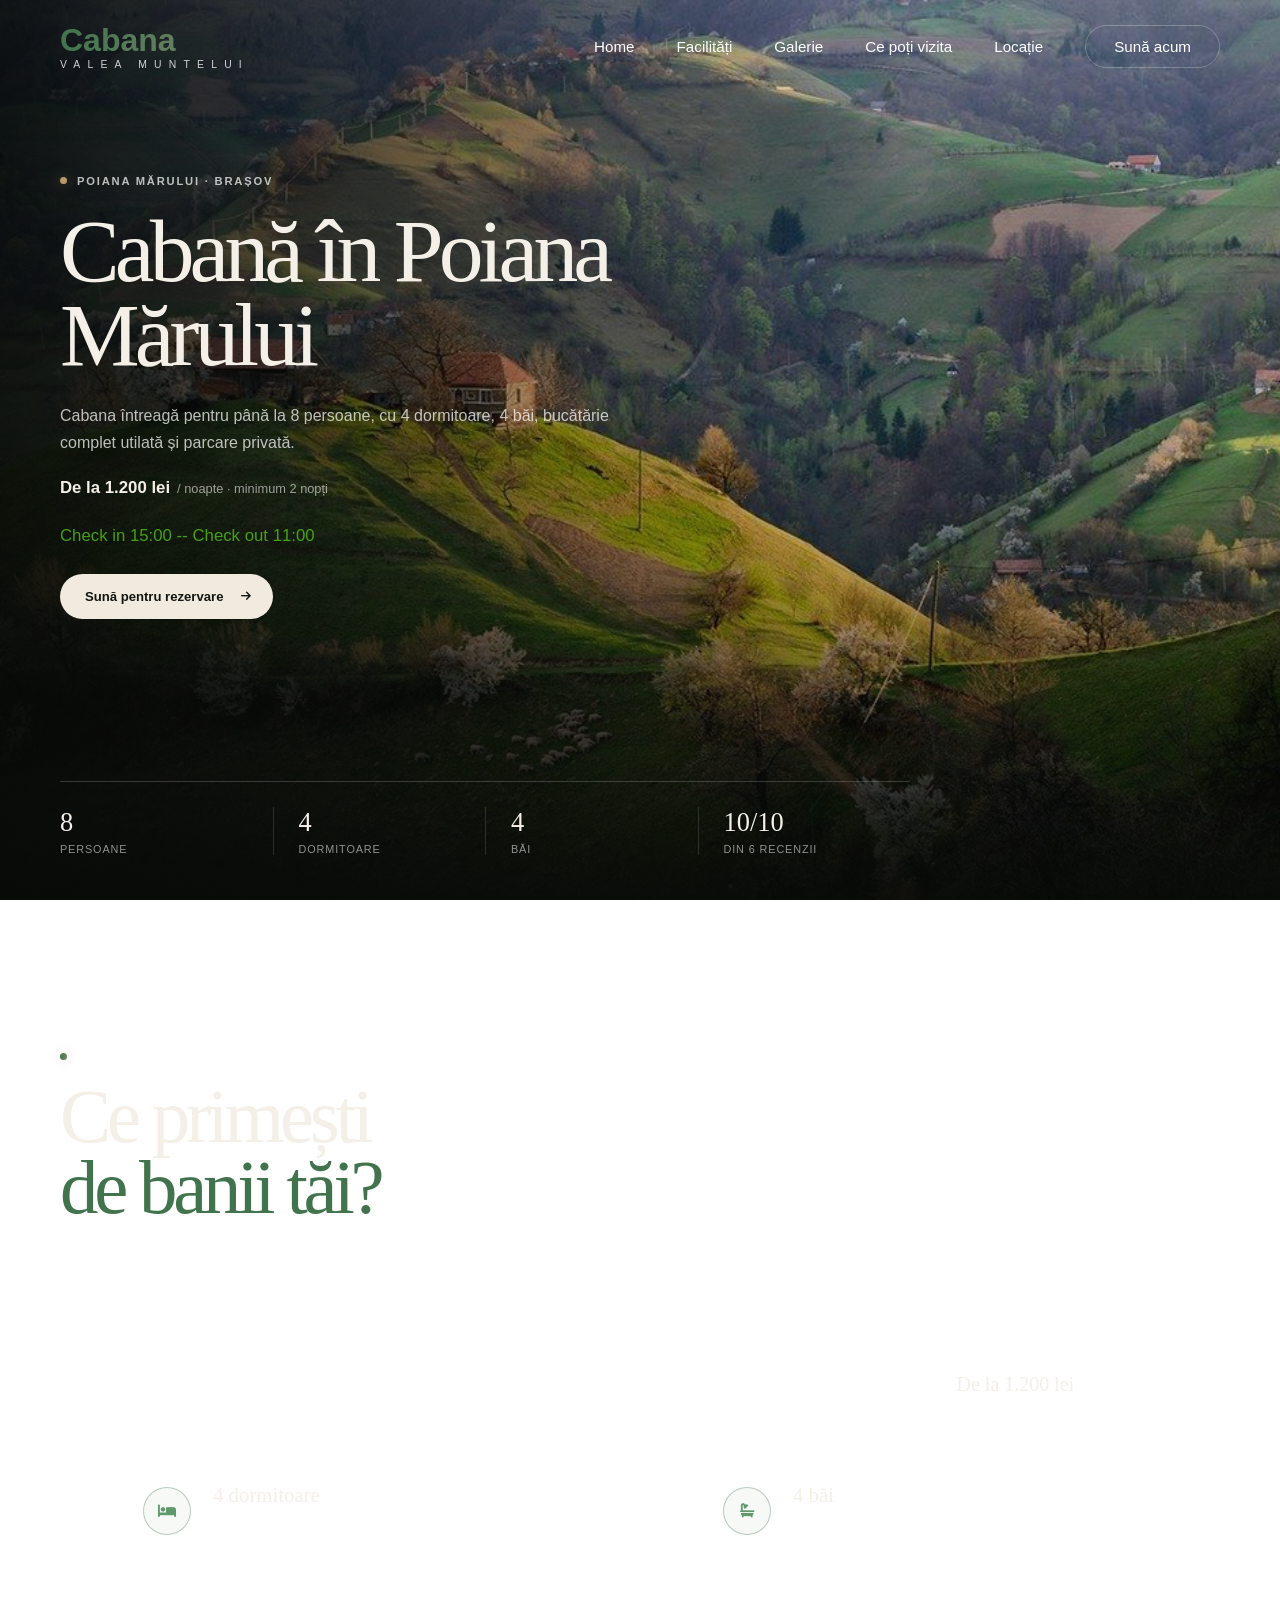
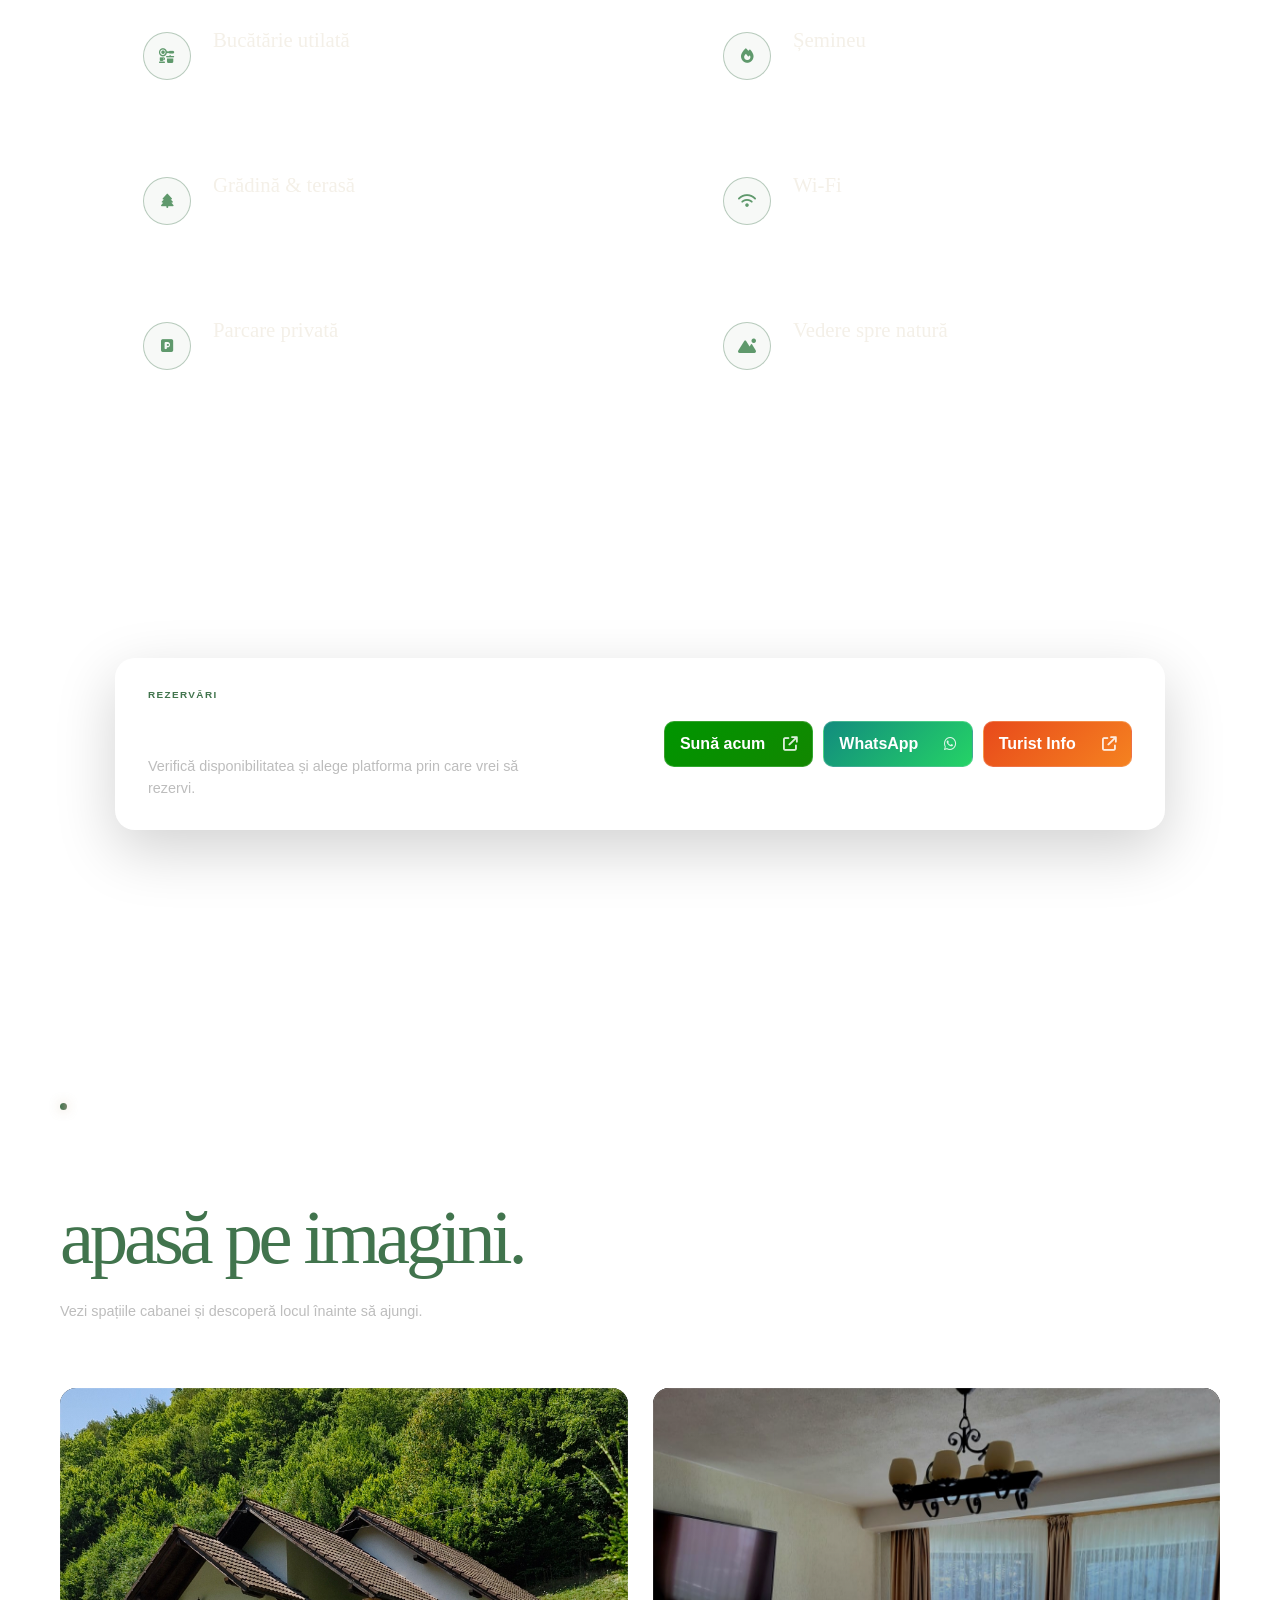
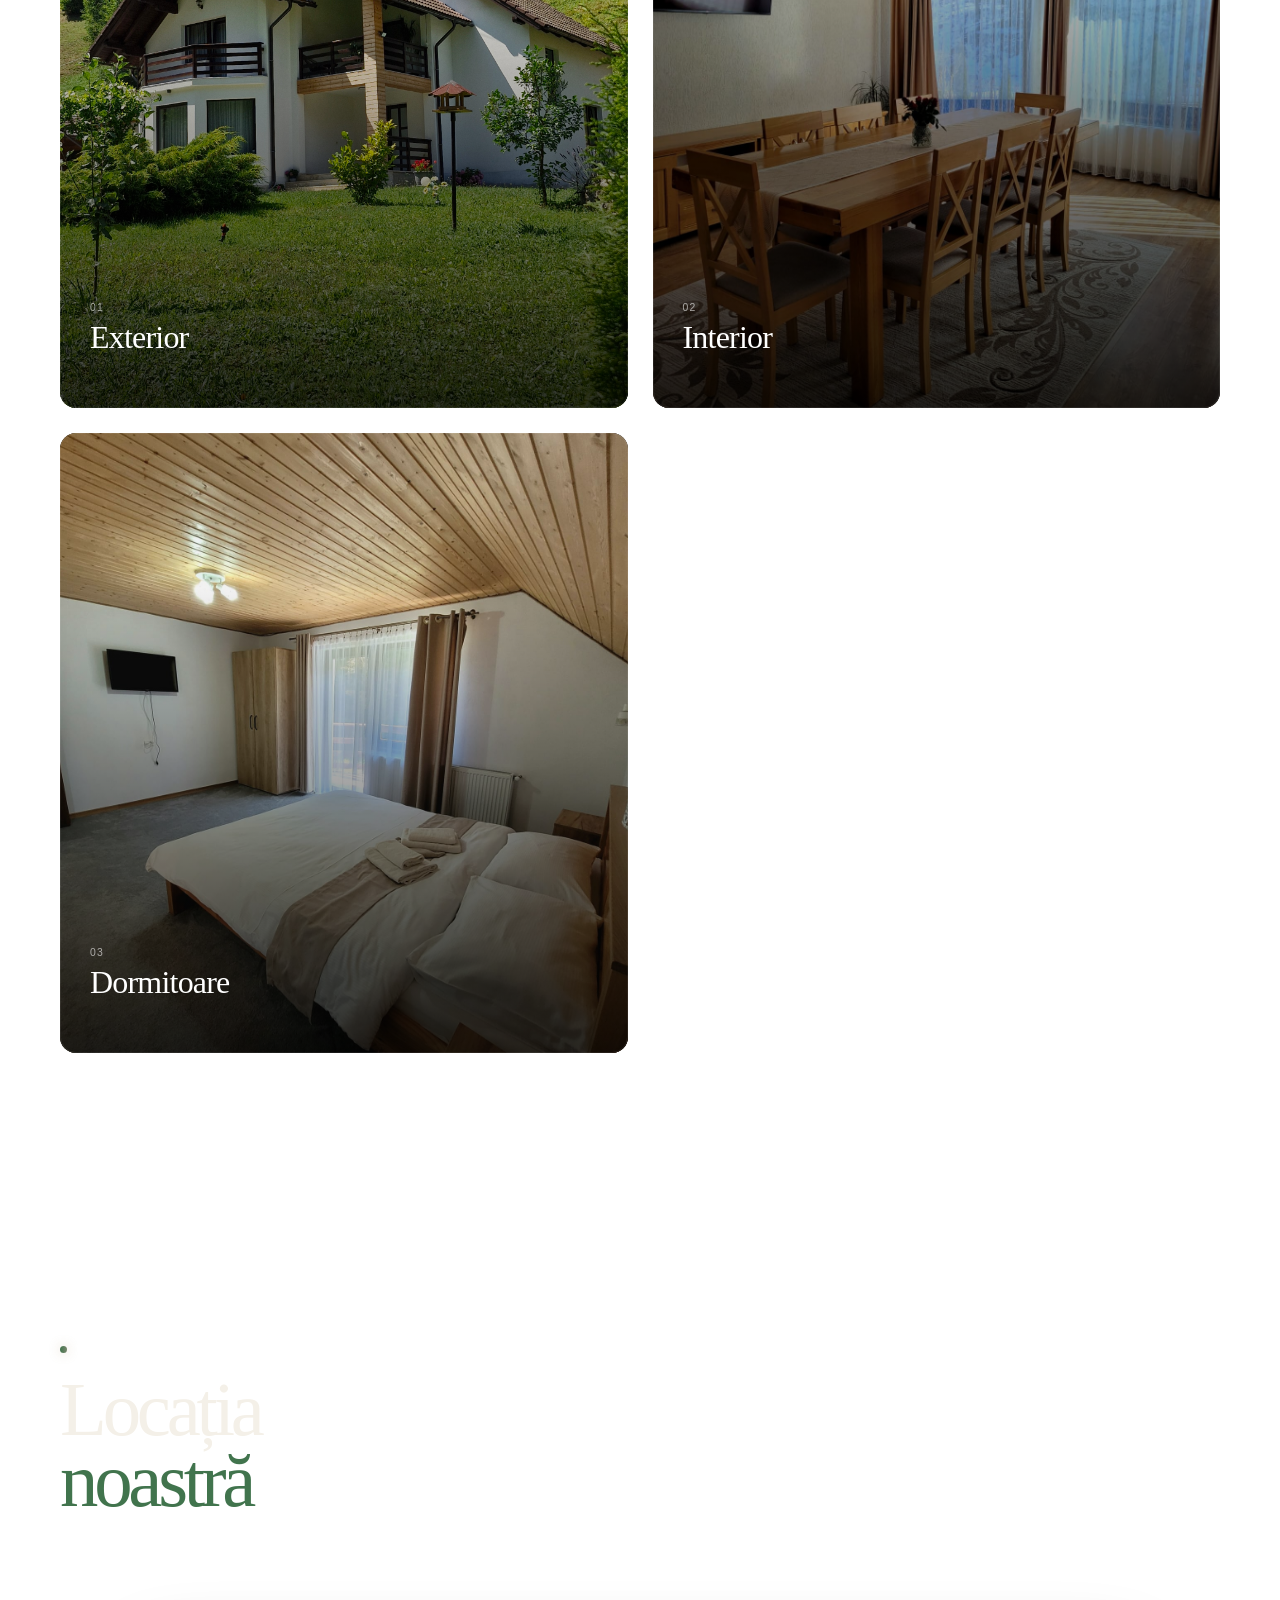
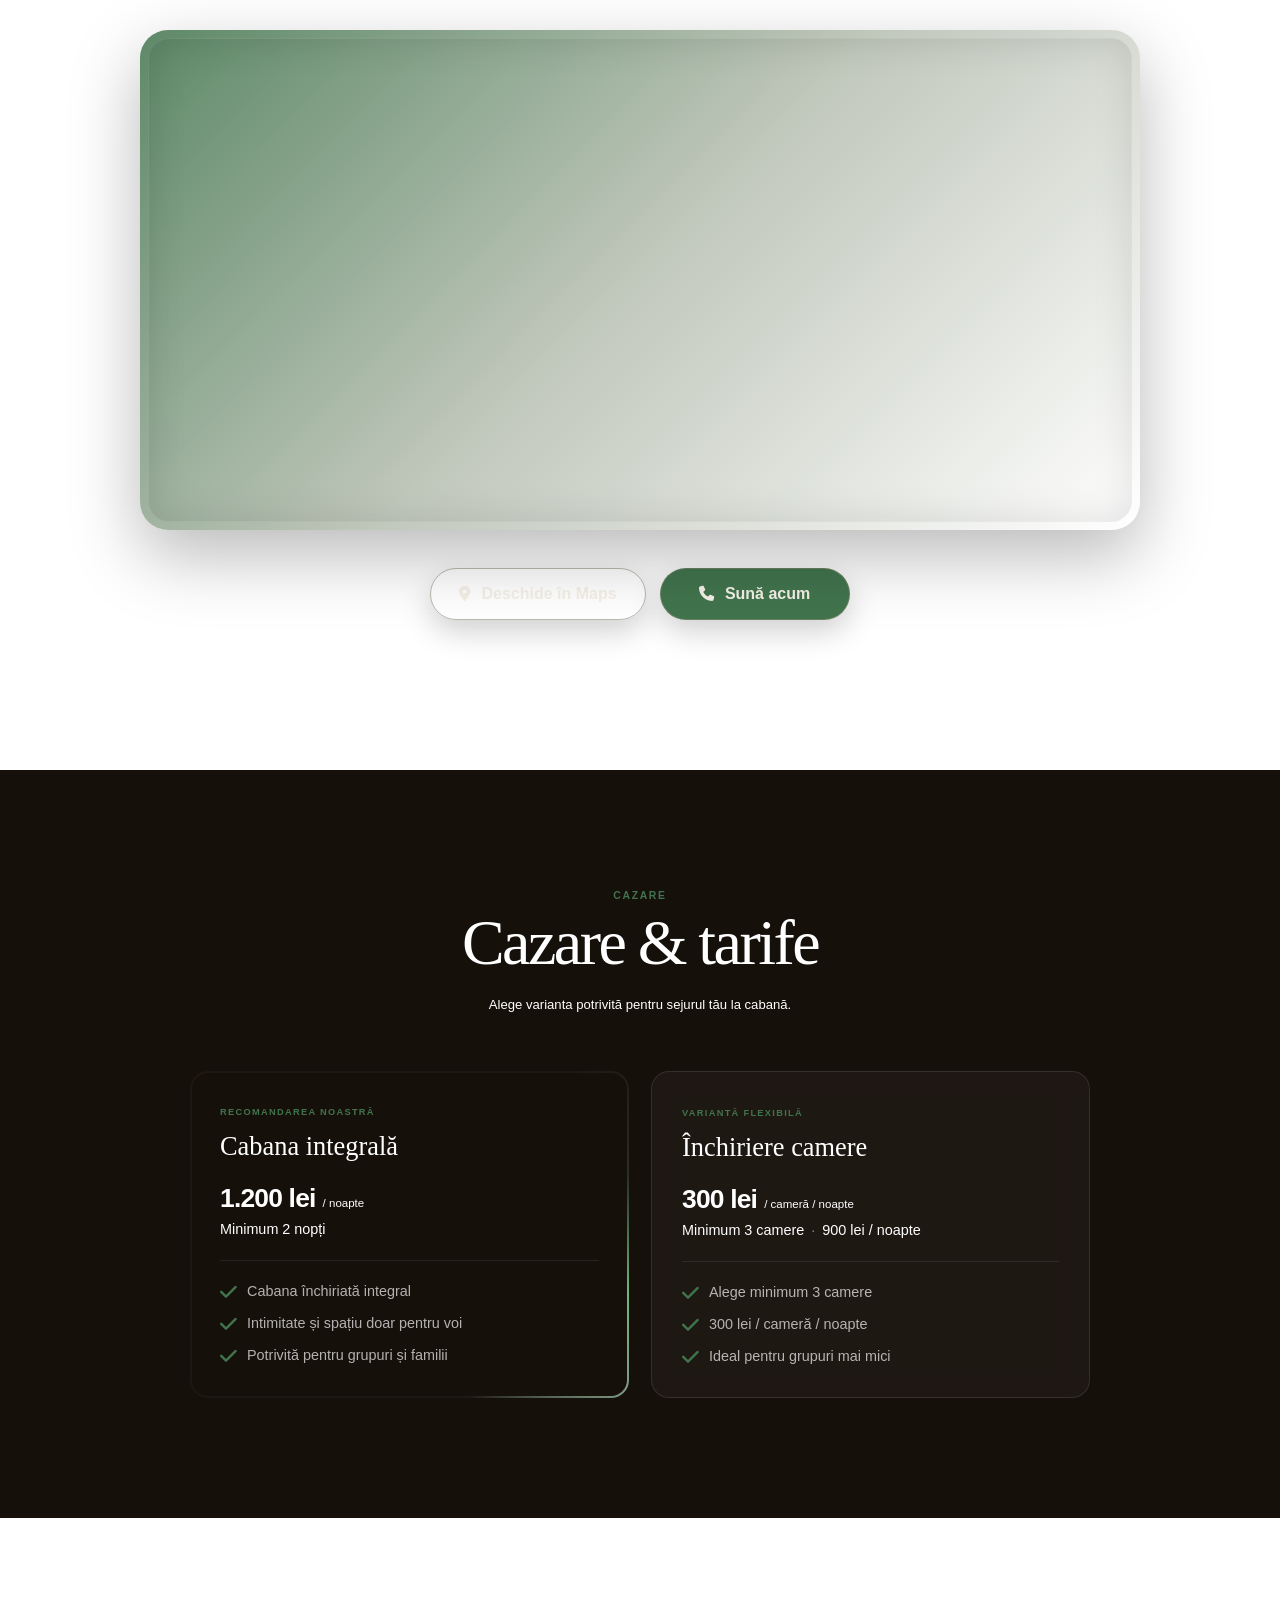
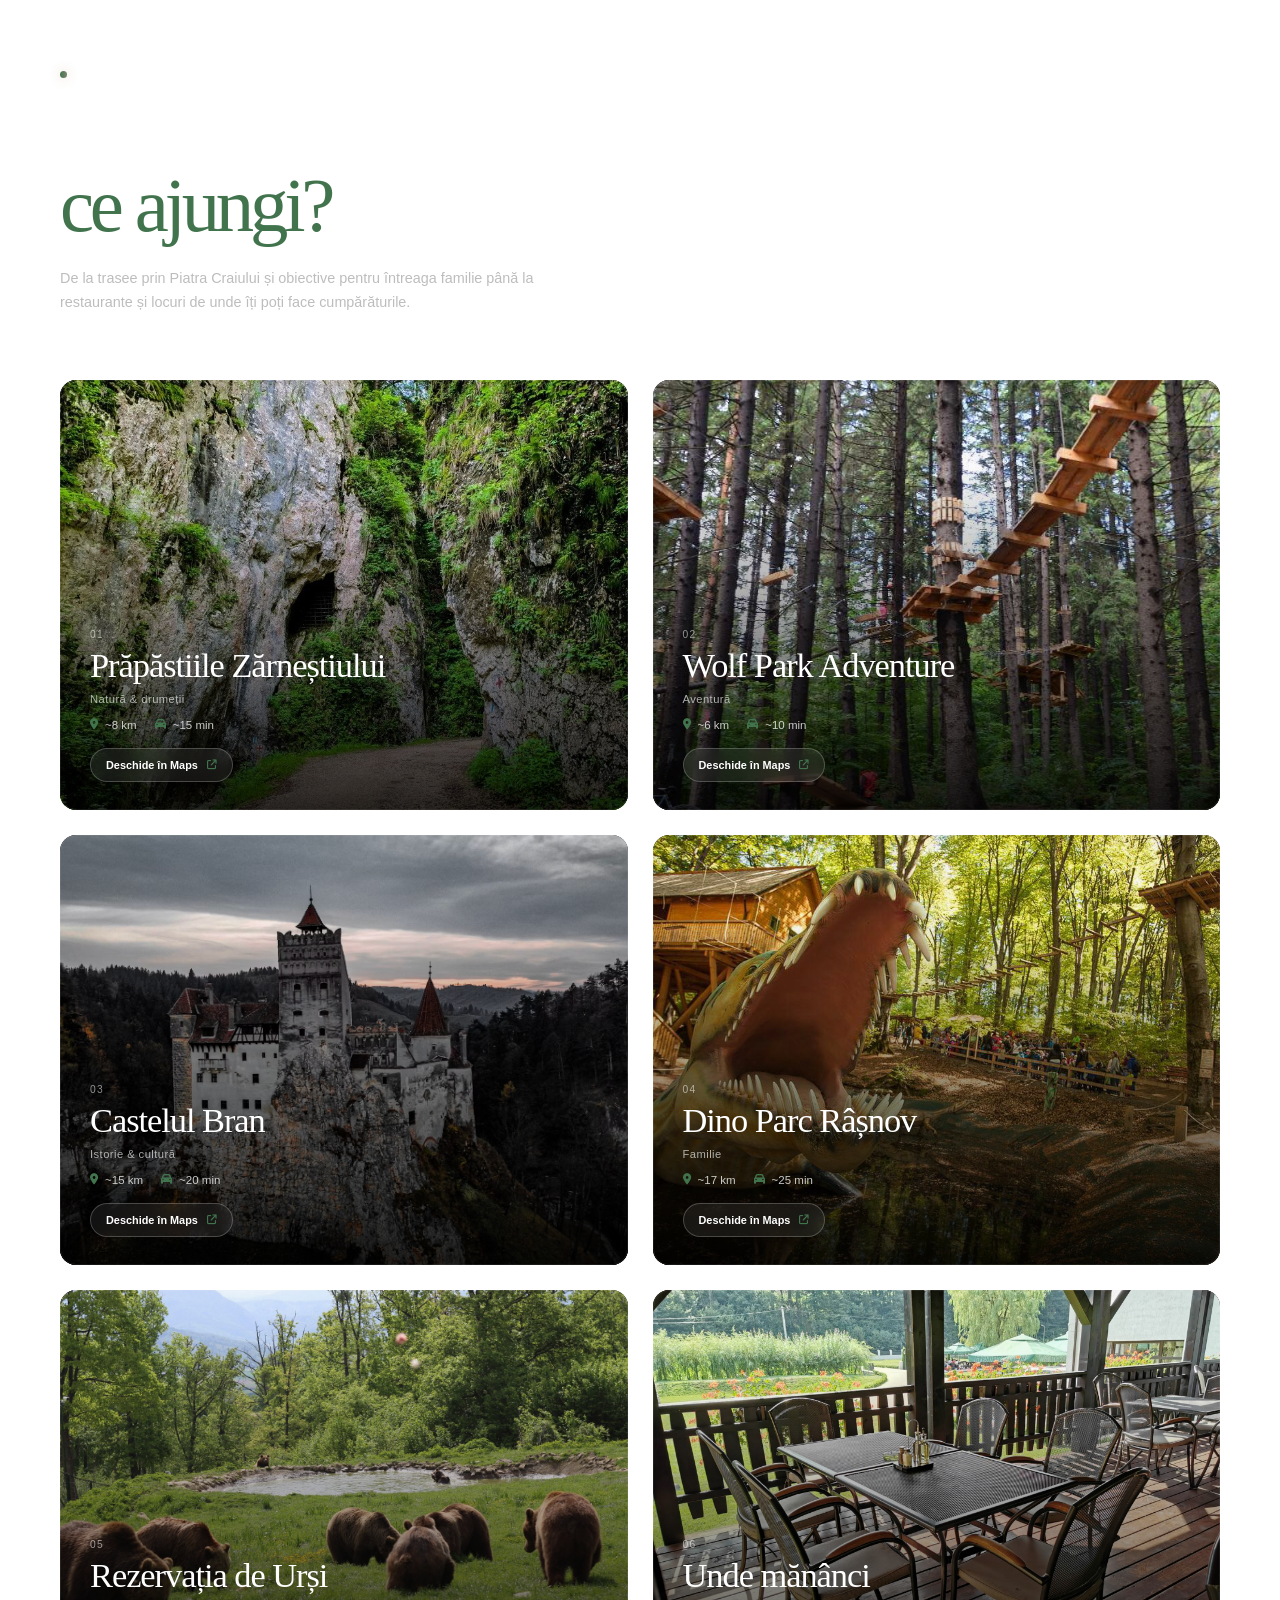
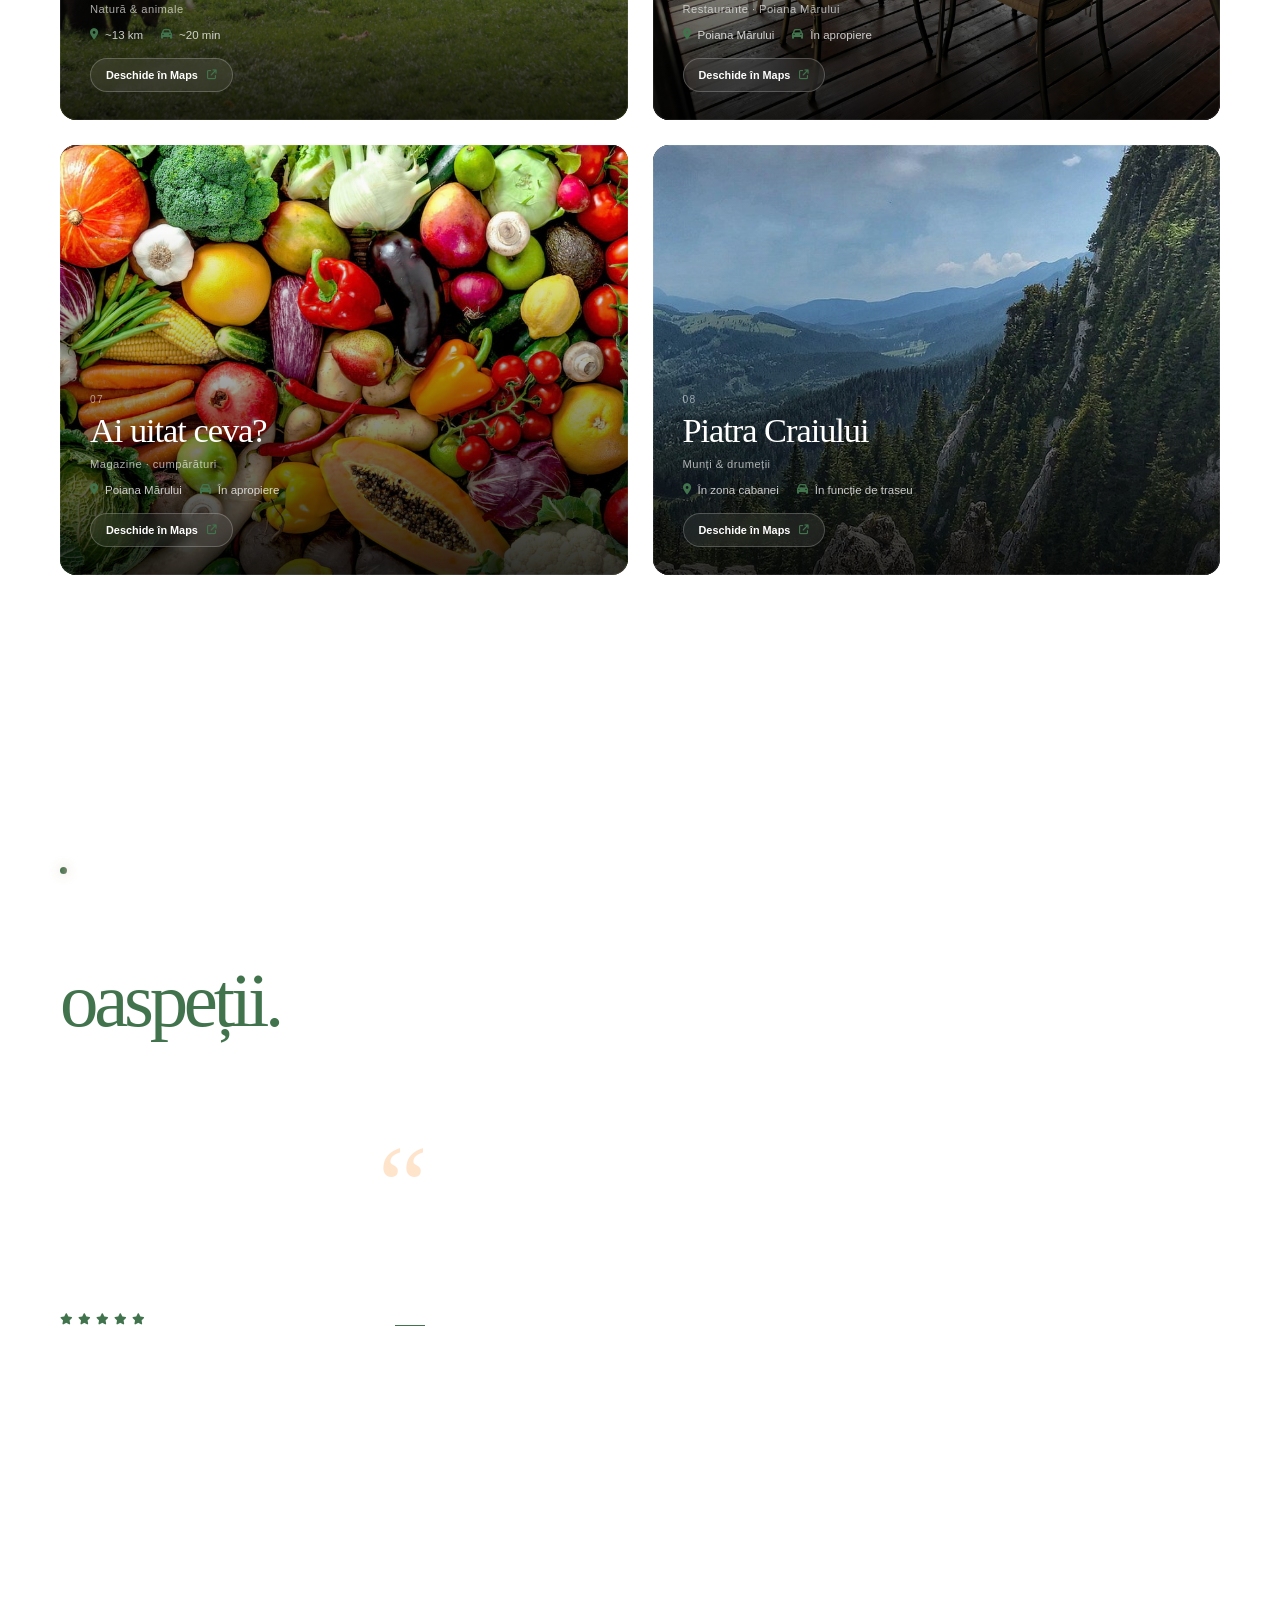
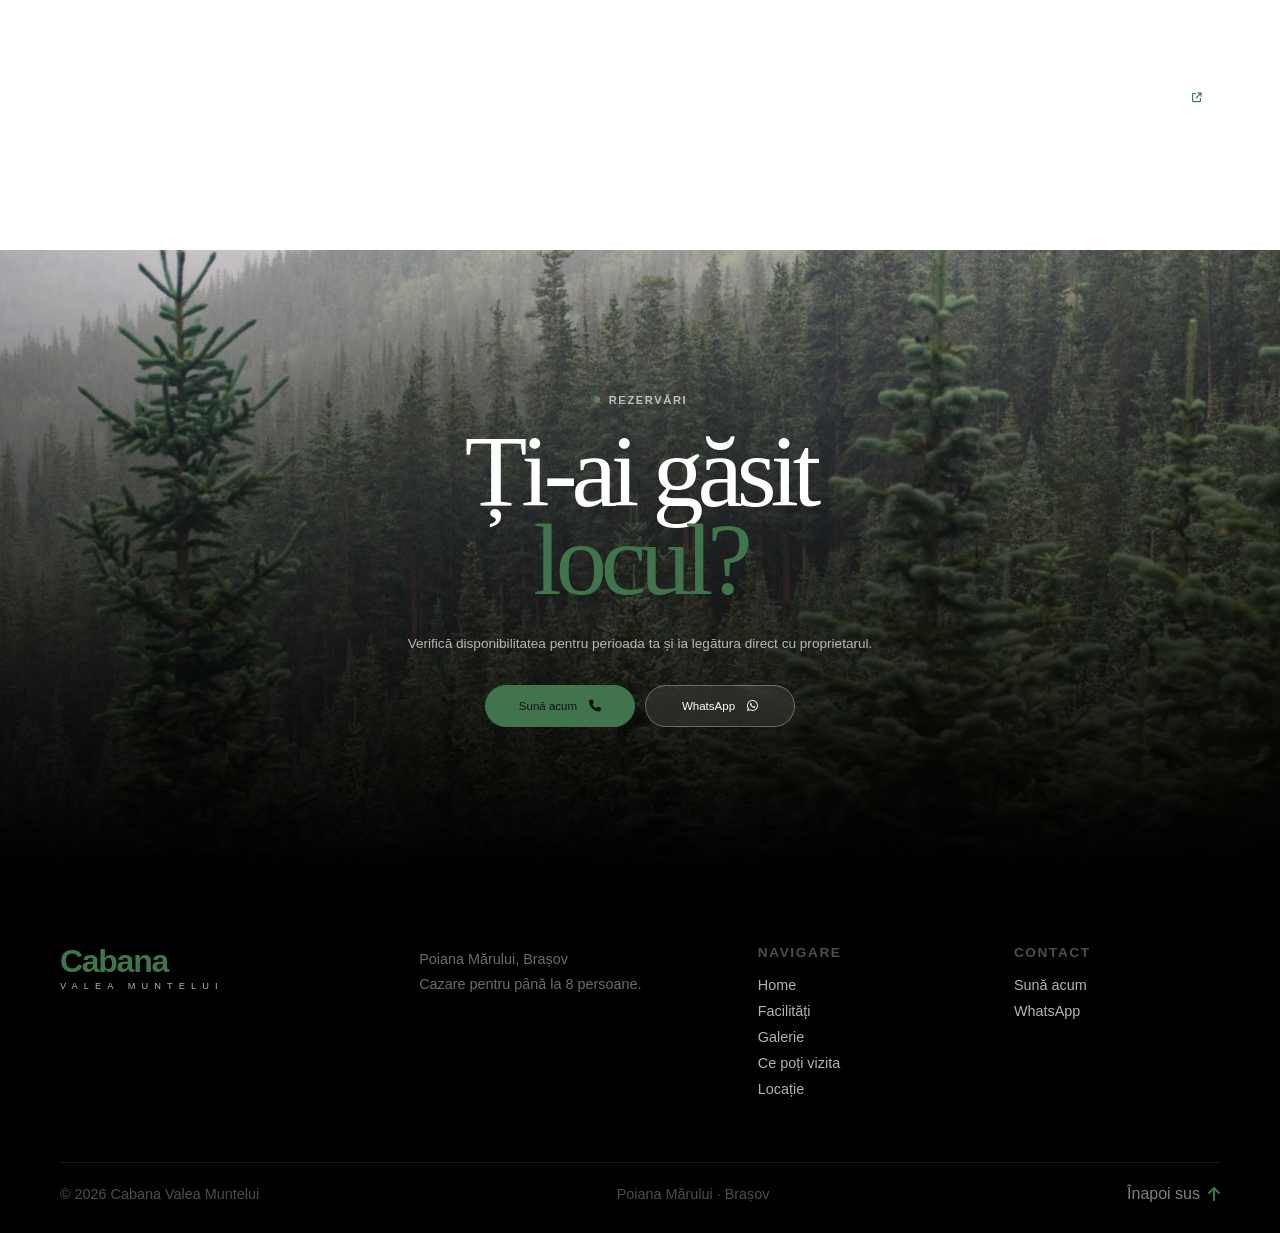
==== commit 93987810: "she should pay" ====
--- a/index.html
+++ b/index.html
@@ -9,6 +9,8 @@
           content="width=device-width, initial-scale=1.0">
 
     <title> Cabana Valea Muntelui | Poiana Mărului</title>
+
+    <link rel="icon" type="image/png" href="./images/logo.png">
 
     <link rel="stylesheet" href="./css/global.css">
 <link rel="stylesheet" href="./css/style.css">
@@ -48,7 +50,7 @@
         </span>
 
         <h1>
-            Cabana Valea Muntelui
+            Cabană în Poiana Mărului
         </h1>
 
         <p class="hero-description">
@@ -58,8 +60,12 @@
         </p>
 
         <div class="hero-price">
-            <strong>De la 1.000 lei</strong>
+            <strong>De la 1.200 lei</strong>
             <span>/ noapte · minimum 2 nopți</span>
+        </div>
+        <div class="hero-price hero-check">
+            <strong>Check in 15:00 -- Check out 11:00</strong>
+          
         </div>
 
         <a href="tel:+40746796323" class="hero-button">
@@ -132,7 +138,7 @@
                 <span>Cabana integrală</span>
 
                 <strong>
-                    De la 1.000 lei
+                    De la 1.200 lei
                 </strong>
 
                 <small>
@@ -360,13 +366,10 @@
 
         <div class="booking-buttons">
 
-            <a
-                href="#"
-                class="booking-platform booking-platform--booking"
-                target="_blank"
-                rel="noopener"
-            >
-                <span>Booking</span>
+            
+                <a href="tel:+40746796323"   class="booking-platform booking-platform--booking">
+                    
+                <span>Sună acum</span>
 
                 <i class="fa-solid fa-arrow-up-right-from-square"></i>
             </a>
@@ -385,7 +388,7 @@
 
 
             <a
-                href="#"
+                href="https://www.turistinfo.ro/u/128487"
                 class="booking-platform booking-platform--turistinfo"
                 target="_blank"
                 rel="noopener"
@@ -441,7 +444,7 @@
             >
 
                 <img
-                    src="https://images.unsplash.com/photo-1449158743715-0a90ebb6d2d8?auto=format&fit=crop&w=1800&q=90"
+                    src="./images/exterior.jpg"
                     alt="Exterior cabană"
                 >
 
@@ -476,7 +479,7 @@
             >
 
                 <img
-                    src="https://images.unsplash.com/photo-1600210492486-724fe5c67fb0?auto=format&fit=crop&w=1800&q=90"
+                    src="./images/living.jpg"
                     alt="Living cabană"
                 >
 
@@ -489,7 +492,7 @@
                     </span>
 
                     <span class="gallery-title">
-                        Living
+                        Interior
                     </span>
 
                     <span class="gallery-action">
@@ -511,7 +514,7 @@
             >
 
                 <img
-                    src="https://images.unsplash.com/photo-1600607687920-4e2a09cf159d?auto=format&fit=crop&w=1800&q=90"
+                    src="./images/dormitor1.jpg"
                     alt="Dormitor cabană"
                 >
 
@@ -537,109 +540,10 @@
             </button>
 
 
-            <!-- BUCĂTĂRIE -->
-
-            <button
-                class="gallery-card gallery-card--large"
-                type="button"
-                data-gallery="bucatarie"
-            >
-
-                <img
-                    src="https://images.unsplash.com/photo-1600566753190-17f0baa2a6c3?auto=format&fit=crop&w=1800&q=90"
-                    alt="Bucătărie cabană"
-                >
-
-                <span class="gallery-card-overlay"></span>
-
-                <span class="gallery-card-content">
-
-                    <span class="gallery-number">
-                        04
-                    </span>
-
-                    <span class="gallery-title">
-                        Bucătărie
-                    </span>
-
-                    <span class="gallery-action">
-                        Vezi fotografiile
-                        <i class="fa-solid fa-arrow-right"></i>
-                    </span>
-
-                </span>
-
-            </button>
-
-
-            <!-- BĂI -->
-
-            <button
-                class="gallery-card gallery-card--large"
-                type="button"
-                data-gallery="bai"
-            >
-
-                <img
-                    src="https://images.unsplash.com/photo-1600566753086-00f18fb6b3ea?auto=format&fit=crop&w=1800&q=90"
-                    alt="Baie"
-                >
-
-                <span class="gallery-card-overlay"></span>
-
-                <span class="gallery-card-content">
-
-                    <span class="gallery-number">
-                        05
-                    </span>
-
-                    <span class="gallery-title">
-                        Băi
-                    </span>
-
-                    <span class="gallery-action">
-                        Vezi fotografiile
-                        <i class="fa-solid fa-arrow-right"></i>
-                    </span>
-
-                </span>
-
-            </button>
-
-
-            <!-- CURTE -->
-
-            <button
-                class="gallery-card gallery-card--large"
-                type="button"
-                data-gallery="curte"
-            >
-
-                <img
-                    src="https://images.unsplash.com/photo-1505691938895-1758d7feb511?auto=format&fit=crop&w=1800&q=90"
-                    alt="Curte și terasă"
-                >
-
-                <span class="gallery-card-overlay"></span>
-
-                <span class="gallery-card-content">
-
-                    <span class="gallery-number">
-                        06
-                    </span>
-
-                    <span class="gallery-title">
-                        Curte & terasă
-                    </span>
-
-                    <span class="gallery-action">
-                        Vezi fotografiile
-                        <i class="fa-solid fa-arrow-right"></i>
-                    </span>
-
-                </span>
-
-            </button>
+        
+
+
+        
 
         </div>
 
@@ -722,6 +626,177 @@
 
 </div>
 
+<!-- LOCAȚIA NOASTRĂ -->
+<section class="location-section" id="locatie">
+    <div class="location-container">
+
+        <div class="location-heading">
+            <div class="section-eyebrow">
+                <span class="section-dot"></span>
+                Unde ne găsești
+            </div>
+
+            <h2>
+                Locația
+                <span>noastră</span>
+            </h2>
+
+            <p>
+                Te așteptăm în Poiana Mărului, Brașov,
+                într-un loc liniștit, în mijlocul naturii.
+            </p>
+        </div>
+
+        <div class="location-map">
+            <iframe
+                src="https://www.google.com/maps?q=Cabana%20Valea%20Muntelui%2C%20Poiana%20M%C4%83rului%2C%20Bra%C8%99ov&output=embed"
+                loading="lazy"
+                referrerpolicy="no-referrer-when-downgrade"
+                allowfullscreen>
+            </iframe>
+        </div>
+<div class="location-action">
+
+    <a
+        href="https://www.google.com/maps/search/?api=1&query=Cabana+Valea+Muntelui+Poiana+Marului+Brasov"
+        target="_blank"
+        rel="noopener noreferrer"
+        class="location-button location-maps-button"
+    >
+        <i class="fa-solid fa-location-dot"></i>
+        Deschide în Maps
+    </a>
+
+    <a
+        href="tel:+40746796323"
+        class="location-button"
+    >
+        <i class="fa-solid fa-phone"></i>
+        Sună acum
+    </a>
+
+</div>
+
+    </div>
+</section>
+
+<!-- =========================
+     CAZARE & TARIFE
+========================= -->
+
+<section class="pricing-section" id="tarife">
+
+    <div class="pricing-header">
+        <span class="section-eyebrow">CAZARE</span>
+
+        <h2 class="section-title">
+            Cazare & tarife
+        </h2>
+
+        <p class="pricing-intro">
+            Alege varianta potrivită pentru sejurul tău la cabană.
+        </p>
+    </div>
+
+
+    <div class="pricing-grid">
+
+        <!-- CABANA INTEGRALĂ -->
+        <article class="pricing-card pricing-card-featured">
+
+            <div class="pricing-card-content">
+
+                <span class="pricing-label">
+                    RECOMANDAREA NOASTRĂ
+                </span>
+
+                <h3>
+                    Cabana integrală
+                </h3>
+
+                <div class="pricing-price">
+                    <strong>1.200 lei</strong>
+                    <span>/ noapte</span>
+                </div>
+
+                <p class="pricing-minimum">
+                    Minimum 2 nopți
+                </p>
+
+                <div class="pricing-divider"></div>
+
+                <ul class="pricing-features">
+                    <li>
+                        <i class="fa-solid fa-check"></i>
+                        Cabana închiriată integral
+                    </li>
+
+                    <li>
+                        <i class="fa-solid fa-check"></i>
+                        Intimitate și spațiu doar pentru voi
+                    </li>
+
+                    <li>
+                        <i class="fa-solid fa-check"></i>
+                        Potrivită pentru grupuri și familii
+                    </li>
+                </ul>
+
+            </div>
+
+        </article>
+
+
+        <!-- CAMERE -->
+        <article class="pricing-card">
+
+            <div class="pricing-card-content">
+
+                <span class="pricing-label">
+                    VARIANTĂ FLEXIBILĂ
+                </span>
+
+                <h3>
+                    Închiriere camere
+                </h3>
+
+                <div class="pricing-price">
+                    <strong>300 lei</strong>
+                    <span>/ cameră / noapte</span>
+                </div>
+
+                <p class="pricing-minimum">
+                    Minimum 3 camere
+                    <span>·</span>
+                    900 lei / noapte
+                </p>
+
+                <div class="pricing-divider"></div>
+
+                <ul class="pricing-features">
+                    <li>
+                        <i class="fa-solid fa-check"></i>
+                        Alege minimum 3 camere
+                    </li>
+
+                    <li>
+                        <i class="fa-solid fa-check"></i>
+                        300 lei / cameră / noapte
+                    </li>
+
+                    <li>
+                        <i class="fa-solid fa-check"></i>
+                        Ideal pentru grupuri mai mici
+                    </li>
+                </ul>
+
+            </div>
+
+        </article>
+
+    </div>
+
+</section>
 
 
 
@@ -766,547 +841,445 @@
         <div class="experiences-grid">
 
 
-            <!-- =====================
-                 01 — PRĂPĂSTIILE
-            ====================== -->
-
-            <button
-                type="button"
-                class="experience-card"
-                data-experience="prapastiile"
-            >
-
-                <img
-                    src="https://images.unsplash.com/photo-1464822759023-fed622ff2c3b?auto=format&fit=crop&w=1800&q=90"
-                    alt="Peisaj montan"
-                >
-
-                <span class="experience-overlay"></span>
-
-                <span class="experience-content">
-
-                    <span class="experience-number">
-                        01
-                    </span>
-
-                    <span class="experience-title">
-                        Prăpăstiile
-                        Zărneștiului
-                    </span>
-
-                    <span class="experience-meta">
-                        Natură · ~8 km
-                    </span>
-
-                    <span class="experience-action">
-                        Descoperă
-                        <i class="fa-solid fa-arrow-right"></i>
-                    </span>
-
-                </span>
-
-            </button>
-
-
-            <!-- =====================
-                 02 — AVENTURA PARK
-            ====================== -->
-
-            <button
-                type="button"
-                class="experience-card"
-                data-experience="aventura"
-            >
-
-                <img
-                    src="https://images.unsplash.com/photo-1529333166437-7750a6dd5a70?auto=format&fit=crop&w=1800&q=90"
-                    alt="Activități în aer liber"
-                >
-
-                <span class="experience-overlay"></span>
-
-                <span class="experience-content">
-
-                    <span class="experience-number">
-                        02
-                    </span>
-
-                    <span class="experience-title">
-                        Aventura Park
-                        Zărnești
-                    </span>
-
-                    <span class="experience-meta">
-                        Aventură · ~6 km
-                    </span>
-
-                    <span class="experience-action">
-                        Descoperă
-                        <i class="fa-solid fa-arrow-right"></i>
-                    </span>
-
-                </span>
-
-            </button>
-
-
-            <!-- =====================
-                 03 — BRAN
-            ====================== -->
-
-            <button
-                type="button"
-                class="experience-card"
-                data-experience="bran"
-            >
-
-                <img
-                    src="https://images.unsplash.com/photo-1589802829985-817e51171b92?auto=format&fit=crop&w=1800&q=90"
-                    alt="Castel medieval"
-                >
-
-                <span class="experience-overlay"></span>
-
-                <span class="experience-content">
-
-                    <span class="experience-number">
-                        03
-                    </span>
-
-                    <span class="experience-title">
-                        Castelul Bran
-                    </span>
-
-                    <span class="experience-meta">
-                        Istorie · ~15 km
-                    </span>
-
-                    <span class="experience-action">
-                        Descoperă
-                        <i class="fa-solid fa-arrow-right"></i>
-                    </span>
-
-                </span>
-
-            </button>
-
-
-            <!-- =====================
-                 04 — DINO PARC
-            ====================== -->
-
-            <button
-                type="button"
-                class="experience-card"
-                data-experience="dino"
-            >
-
-                <img
-                    src="https://images.unsplash.com/photo-1551404787-7c0f4c4d5c0b?auto=format&fit=crop&w=1800&q=90"
-                    alt="Atracție pentru familie"
-                >
-
-                <span class="experience-overlay"></span>
-
-                <span class="experience-content">
-
-                    <span class="experience-number">
-                        04
-                    </span>
-
-                    <span class="experience-title">
-                        Dino Parc
-                        Râșnov
-                    </span>
-
-                    <span class="experience-meta">
-                        Familie · ~17 km
-                    </span>
-
-                    <span class="experience-action">
-                        Descoperă
-                        <i class="fa-solid fa-arrow-right"></i>
-                    </span>
-
-                </span>
-
-            </button>
-
-
-            <!-- =====================
-                 05 — REZERVAȚIA DE URȘI
-            ====================== -->
-
-            <button
-                type="button"
-                class="experience-card"
-                data-experience="ursi"
-            >
-
-                <img
-                    src="https://images.unsplash.com/photo-1516939884455-1445c8652f83?auto=format&fit=crop&w=1800&q=90"
-                    alt="Natură"
-                >
-
-                <span class="experience-overlay"></span>
-
-                <span class="experience-content">
-
-                    <span class="experience-number">
-                        05
-                    </span>
-
-                    <span class="experience-title">
-                        Rezervația de Urși
-                    </span>
-
-                    <span class="experience-meta">
-                        Natură · ~13 km
-                    </span>
-
-                    <span class="experience-action">
-                        Descoperă
-                        <i class="fa-solid fa-arrow-right"></i>
-                    </span>
-
-                </span>
-
-            </button>
-
-
-            <!-- =====================
-                 06 — MÂNCARE
-            ====================== -->
-
-            <button
-                type="button"
-                class="experience-card"
-                data-experience="mancare"
-            >
-
-                <img
-                    src="https://images.unsplash.com/photo-1517248135467-4c7edcad34c4?auto=format&fit=crop&w=1800&q=90"
-                    alt="Restaurant"
-                >
-
-                <span class="experience-overlay"></span>
-
-                <span class="experience-content">
-
-                    <span class="experience-number">
-                        06
-                    </span>
-
-                    <span class="experience-title">
-                        Unde mănânci
-                    </span>
-
-                    <span class="experience-meta">
-                        Restaurante · Poiana Mărului
-                    </span>
-
-                    <span class="experience-action">
-                        Vezi recomandările
-                        <i class="fa-solid fa-arrow-right"></i>
-                    </span>
-
-                </span>
-
-            </button>
-
-
-            <!-- =====================
-                 07 — CUMPĂRĂTURI
-            ====================== -->
-
-            <button
-                type="button"
-                class="experience-card"
-                data-experience="cumparaturi"
-            >
-
-                <img
-                    src="https://images.unsplash.com/photo-1601598851547-4302969d7a1f?auto=format&fit=crop&w=1800&q=90"
-                    alt="Magazin alimentar"
-                >
-
-                <span class="experience-overlay"></span>
-
-                <span class="experience-content">
-
-                    <span class="experience-number">
-                        07
-                    </span>
-
-                    <span class="experience-title">
-                        Ai uitat ceva?
-                    </span>
-
-                    <span class="experience-meta">
-                        Magazine · cumpărături
-                    </span>
-
-                    <span class="experience-action">
-                        Vezi magazinele
-                        <i class="fa-solid fa-arrow-right"></i>
-                    </span>
-
-                </span>
-
-            </button>
-
-
-            <!-- =====================
-                 08 — PIATRA CRAIULUI
-            ====================== -->
-
-            <button
-                type="button"
-                class="experience-card"
-                data-experience="piatra"
-            >
-
-                <img
-                    src="https://images.unsplash.com/photo-1464278533981-50106e6176b1?auto=format&fit=crop&w=1800&q=90"
-                    alt="Munții Piatra Craiului"
-                >
-
-                <span class="experience-overlay"></span>
-
-                <span class="experience-content">
-
-                    <span class="experience-number">
-                        08
-                    </span>
-
-                    <span class="experience-title">
-                        Piatra Craiului
-                    </span>
-
-                    <span class="experience-meta">
-                        Drumeții · natură
-                    </span>
-
-                    <span class="experience-action">
-                        Descoperă
-                        <i class="fa-solid fa-arrow-right"></i>
-                    </span>
-
-                </span>
-
-            </button>
-
-
-        </div>
-
-    </div>
+    <!-- 01 — PRĂPĂSTIILE -->
+
+    <article class="experience-card">
+
+        <img
+            src="./images/exp1.jpg"
+            alt="Prăpăstiile Zărneștiului"
+        >
+
+        <span class="experience-overlay"></span>
+
+        <div class="experience-content">
+
+            <span class="experience-number">
+                01
+            </span>
+
+            <h3 class="experience-title">
+                Prăpăstiile Zărneștiului
+            </h3>
+
+            <span class="experience-meta">
+                Natură & drumeții
+            </span>
+
+            <div class="experience-info">
+
+                <span>
+                    <i class="fa-solid fa-location-dot"></i>
+                    ~8 km
+                </span>
+
+                <span>
+                    <i class="fa-solid fa-car"></i>
+                    ~15 min
+                </span>
+
+            </div>
+
+            <a
+                href="https://www.google.com/maps/search/?api=1&query=Prăpăstiile+Zărneștiului"
+                class="experience-map-link"
+                target="_blank"
+                rel="noopener noreferrer"
+            >
+                Deschide în Maps
+                <i class="fa-solid fa-arrow-up-right-from-square"></i>
+            </a>
+
+        </div>
+
+    </article>
+
+
+    <!-- 02 — WOLF PARK -->
+
+    <article class="experience-card">
+
+        <img
+            src="./images/exp2.jpg"
+            alt="Wolf Park Adventure"
+        >
+
+        <span class="experience-overlay"></span>
+
+        <div class="experience-content">
+
+            <span class="experience-number">
+                02
+            </span>
+
+            <h3 class="experience-title">
+                Wolf Park Adventure
+            </h3>
+
+            <span class="experience-meta">
+                Aventură
+            </span>
+
+            <div class="experience-info">
+
+                <span>
+                    <i class="fa-solid fa-location-dot"></i>
+                    ~6 km
+                </span>
+
+                <span>
+                    <i class="fa-solid fa-car"></i>
+                    ~10 min
+                </span>
+
+            </div>
+
+            <a
+                href="https://www.google.com/maps/search/?api=1&query=Wolf+Park+Adventure+Zarnesti"
+                class="experience-map-link"
+                target="_blank"
+                rel="noopener noreferrer"
+            >
+                Deschide în Maps
+                <i class="fa-solid fa-arrow-up-right-from-square"></i>
+            </a>
+
+        </div>
+
+    </article>
+
+
+    <!-- 03 — BRAN -->
+
+    <article class="experience-card">
+
+        <img
+            src="./images/exp3.jpg"
+            alt="Castelul Bran"
+        >
+
+        <span class="experience-overlay"></span>
+
+        <div class="experience-content">
+
+            <span class="experience-number">
+                03
+            </span>
+
+            <h3 class="experience-title">
+                Castelul Bran
+            </h3>
+
+            <span class="experience-meta">
+                Istorie & cultură
+            </span>
+
+            <div class="experience-info">
+
+                <span>
+                    <i class="fa-solid fa-location-dot"></i>
+                    ~15 km
+                </span>
+
+                <span>
+                    <i class="fa-solid fa-car"></i>
+                    ~20 min
+                </span>
+
+            </div>
+
+            <a
+                href="https://www.google.com/maps/search/?api=1&query=Castelul+Bran"
+                class="experience-map-link"
+                target="_blank"
+                rel="noopener noreferrer"
+            >
+                Deschide în Maps
+                <i class="fa-solid fa-arrow-up-right-from-square"></i>
+            </a>
+
+        </div>
+
+    </article>
+
+
+    <!-- 04 — DINO PARC -->
+
+    <article class="experience-card">
+
+        <img
+            src="./images/exp4.jpg"
+            alt="Dino Parc Râșnov"
+        >
+
+        <span class="experience-overlay"></span>
+
+        <div class="experience-content">
+
+            <span class="experience-number">
+                04
+            </span>
+
+            <h3 class="experience-title">
+                Dino Parc Râșnov
+            </h3>
+
+            <span class="experience-meta">
+                Familie
+            </span>
+
+            <div class="experience-info">
+
+                <span>
+                    <i class="fa-solid fa-location-dot"></i>
+                    ~17 km
+                </span>
+
+                <span>
+                    <i class="fa-solid fa-car"></i>
+                    ~25 min
+                </span>
+
+            </div>
+
+            <a
+                href="https://www.google.com/maps/search/?api=1&query=Dino+Parc+Rasnov"
+                class="experience-map-link"
+                target="_blank"
+                rel="noopener noreferrer"
+            >
+                Deschide în Maps
+                <i class="fa-solid fa-arrow-up-right-from-square"></i>
+            </a>
+
+        </div>
+
+    </article>
+
+
+    <!-- 05 — URȘI -->
+
+    <article class="experience-card">
+
+        <img
+            src="./images/exp5.jpg"
+            alt="Rezervația de Urși"
+        >
+
+        <span class="experience-overlay"></span>
+
+        <div class="experience-content">
+
+            <span class="experience-number">
+                05
+            </span>
+
+            <h3 class="experience-title">
+                Rezervația de Urși
+            </h3>
+
+            <span class="experience-meta">
+                Natură & animale
+            </span>
+
+            <div class="experience-info">
+
+                <span>
+                    <i class="fa-solid fa-location-dot"></i>
+                    ~13 km
+                </span>
+
+                <span>
+                    <i class="fa-solid fa-car"></i>
+                    ~20 min
+                </span>
+
+            </div>
+
+            <a
+                href="https://www.google.com/maps/search/?api=1&query=Sanctuarul+de+Ursi+Zarnesti"
+                class="experience-map-link"
+                target="_blank"
+                rel="noopener noreferrer"
+            >
+                Deschide în Maps
+                <i class="fa-solid fa-arrow-up-right-from-square"></i>
+            </a>
+
+        </div>
+
+    </article>
+
+
+    <!-- 06 — RESTAURANTE -->
+
+    <article class="experience-card">
+
+        <img
+            src="./images/exp6.jpg"
+            alt="Restaurante"
+        >
+
+        <span class="experience-overlay"></span>
+
+        <div class="experience-content">
+
+            <span class="experience-number">
+                06
+            </span>
+
+            <h3 class="experience-title">
+                Unde mănânci
+            </h3>
+
+            <span class="experience-meta">
+                Restaurante · Poiana Mărului
+            </span>
+
+            <div class="experience-info">
+
+                <span>
+                    <i class="fa-solid fa-location-dot"></i>
+                    Poiana Mărului
+                </span>
+
+                <span>
+                    <i class="fa-solid fa-car"></i>
+                    În apropiere
+                </span>
+
+            </div>
+
+            <a
+                href="https://www.google.com/maps/search/?api=1&query=restaurants+Poiana+Marului+Brasov"
+                class="experience-map-link"
+                target="_blank"
+                rel="noopener noreferrer"
+            >
+                Deschide în Maps
+                <i class="fa-solid fa-arrow-up-right-from-square"></i>
+            </a>
+
+        </div>
+
+    </article>
+
+
+    <!-- 07 — CUMPĂRĂTURI -->
+
+    <article class="experience-card">
+
+        <img
+            src="./images/exp7.jpg"
+            alt="Magazine și cumpărături"
+        >
+
+        <span class="experience-overlay"></span>
+
+        <div class="experience-content">
+
+            <span class="experience-number">
+                07
+            </span>
+
+            <h3 class="experience-title">
+                Ai uitat ceva?
+            </h3>
+
+            <span class="experience-meta">
+                Magazine · cumpărături
+            </span>
+
+            <div class="experience-info">
+
+                <span>
+                    <i class="fa-solid fa-location-dot"></i>
+                    Poiana Mărului
+                </span>
+
+                <span>
+                    <i class="fa-solid fa-car"></i>
+                    În apropiere
+                </span>
+
+            </div>
+
+            <a
+                href="https://www.google.com/maps/search/?api=1&query=Minimarket+Poiana+Marului+Brasov"
+                class="experience-map-link"
+                target="_blank"
+                rel="noopener noreferrer"
+            >
+                Deschide în Maps
+                <i class="fa-solid fa-arrow-up-right-from-square"></i>
+            </a>
+
+        </div>
+
+    </article>
+
+
+    <!-- 08 — PIATRA CRAIULUI -->
+
+    <article class="experience-card">
+
+        <img
+            src="./images/exp8.jpg"
+            alt="Munții Piatra Craiului"
+        >
+
+        <span class="experience-overlay"></span>
+
+        <div class="experience-content">
+
+            <span class="experience-number">
+                08
+            </span>
+
+            <h3 class="experience-title">
+                Piatra Craiului
+            </h3>
+
+            <span class="experience-meta">
+                Munți & drumeții
+            </span>
+
+            <div class="experience-info">
+
+                <span>
+                    <i class="fa-solid fa-location-dot"></i>
+                    În zona cabanei
+                </span>
+
+                <span>
+                    <i class="fa-solid fa-car"></i>
+                    În funcție de traseu
+                </span>
+
+            </div>
+
+            <a
+                href="https://www.google.com/maps/search/?api=1&query=Piatra+Craiului"
+                class="experience-map-link"
+                target="_blank"
+                rel="noopener noreferrer"
+            >
+                Deschide în Maps
+                <i class="fa-solid fa-arrow-up-right-from-square"></i>
+            </a>
+
+        </div>
+
+    </article>
+
+
+</div>
 
 </section>
 
 
 
-<!-- =========================
-     EXPERIENCE MODAL
-========================= -->
-
-<div
-    class="experience-modal"
-    aria-hidden="true"
->
-
-
-    <div class="experience-modal-inner">
-
-
-        <!-- CLOSE -->
-
-        <button
-            type="button"
-            class="experience-modal-close"
-            aria-label="Închide"
-        >
-
-            <span></span>
-            <span></span>
-
-        </button>
-
-
-        <!-- =====================
-             MODAL CONTENT
-        ====================== -->
-
-        <div class="experience-modal-card">
-
-
-            <!-- LEFT / IMAGE -->
-
-            <div class="experience-modal-image">
-
-                <img
-                    src=""
-                    alt=""
-                >
-
-                <div class="experience-modal-image-overlay"></div>
-
-                <div class="experience-modal-image-label">
-
-                    <span class="experience-modal-category">
-                        Natură
-                    </span>
-
-                    <span class="experience-modal-distance">
-                        ~8 km de cabană
-                    </span>
-
-                </div>
-
-            </div>
-
-
-            <!-- RIGHT / INFORMATION -->
-
-            <div class="experience-modal-content">
-
-
-                <div class="experience-modal-heading">
-
-                    <span class="experience-modal-number">
-                        01
-                    </span>
-
-                    <h2>
-                        Prăpăstiile
-                        Zărneștiului
-                    </h2>
-
-                </div>
-
-
-                <!-- QUICK INFO -->
-
-                <div class="experience-quick-info">
-
-
-                    <div class="experience-quick-item">
-
-                        <i class="fa-solid fa-location-dot"></i>
-
-                        <div>
-
-                            <span>
-                                Distanță
-                            </span>
-
-                            <strong>
-                                ~8 km
-                            </strong>
-
-                        </div>
-
-                    </div>
-
-
-                    <div class="experience-quick-item">
-
-                        <i class="fa-solid fa-car"></i>
-
-                        <div>
-
-                            <span>
-                                Cu mașina
-                            </span>
-
-                            <strong>
-                                ~15 min*
-                            </strong>
-
-                        </div>
-
-                    </div>
-
-
-                    <div class="experience-quick-item">
-
-                        <i class="fa-solid fa-person-hiking"></i>
-
-                        <div>
-
-                            <span>
-                                Tip
-                            </span>
-
-                            <strong>
-                                Natură & drumeții
-                            </strong>
-
-                        </div>
-
-                    </div>
-
-
-                </div>
-
-
-                <!-- DESCRIPTION -->
-
-                <div class="experience-description">
-
-                    <p>
-                        Unul dintre cele mai cunoscute puncte
-                        naturale din zona Zărneștiului, aflat
-                        la poalele masivului Piatra Craiului.
-                        Este o alegere bună pentru o zi petrecută
-                        în natură și pentru trasee în zonă.
-                    </p>
-
-                </div>
-
-
-                <!-- MAP -->
-
-                <div class="experience-map">
-
-                    <iframe
-                        src="https://www.google.com/maps?q=Prăpăstiile%20Zărneștiului&output=embed"
-                        loading="lazy"
-                        referrerpolicy="no-referrer-when-downgrade"
-                        title="Harta Prăpăstiile Zărneștiului"
-                    ></iframe>
-
-                </div>
-
-
-                <!-- MAP BUTTON -->
-
-                <a
-                    href="https://www.google.com/maps/search/?api=1&query=Prăpăstiile+Zărneștiului"
-                    class="experience-map-button"
-                    target="_blank"
-                    rel="noopener"
-                >
-
-                    Deschide în Google Maps
-
-                    <i class="fa-solid fa-arrow-up-right-from-square"></i>
-
-                </a>
-
-
-                <small class="experience-disclaimer">
-                    * Timpul de deplasare este orientativ și poate
-                    varia în funcție de trafic și condițiile de drum.
-                </small>
-
-
-            </div>
-
-        </div>
-
-    </div>
-
-</div>
+
 
 
 <!-- =========================
@@ -1515,12 +1488,12 @@
             </p>
 
             <a
-                href="#"
+                href="https://www.turistinfo.ro/u/128487"
                 class="reviews-link"
                 target="_blank"
                 rel="noopener"
             >
-                Vezi pe Booking.com
+                Vezi pe TuristInfo
                 <i class="fa-solid fa-arrow-up-right-from-square"></i>
             </a>
 
@@ -1539,7 +1512,7 @@
     <div class="final-cta-image">
 
         <img
-            src="https://images.unsplash.com/photo-1449158743715-0a90ebb6d2d8?auto=format&fit=crop&w=2200&q=90"
+            src="./images/bg.jpg"
             alt="Cabana în mijlocul naturii"
         >
 
--- a/css/global.css
+++ b/css/global.css
@@ -14,10 +14,23 @@
 
 body {
     overflow-x: hidden;
-    background: #0f0f0f;
+
+    background:
+        linear-gradient(
+            rgba(15, 20, 15, 0.72),
+            rgba(15, 20, 15, 0.72)
+        ),
+        url("../images/hero-image.jpg");
+
+    background-size: cover;
+    background-position: center;
+    background-attachment: fixed;
+
     color: #ffffff;
     font-family: Arial, sans-serif;
 }
+
+
 
 a {
     color: inherit;
@@ -40,15 +53,15 @@
 ========================= */
 
 :root {
-    --background: #0f0f0f;
+    --background: #16100b;
 
     --text: #ffffff;
 
     --text-secondary: #bdbdbd;
 
-    --accent: #ff7a00;
-
-    --accent-light: #ffb347;
+    --accent: #41744d;
+
+    --accent-light: #78866c;
 
     --gradient:
         linear-gradient(
@@ -240,7 +253,7 @@
 .line-1 {
     width: 18px;
 
-    background: var(--accent);
+    background: #2d9a17;
 }
 
 .line-2 {
@@ -252,7 +265,7 @@
 .line-3 {
     width: 18px;
 
-    background: var(--accent);
+    background: #2d9a17;
 }
 
 .hamburger.active .line-1 {
@@ -418,7 +431,7 @@
 
     gap: 10px;
 
-    color: rgb(255, 123, 0);
+    color: rgb(47, 157, 97);
    
 }
 
@@ -627,7 +640,7 @@
         60px
         30px;
 
-    background: #0b0b0b;
+    background: #000000;
 
     color: white;
 }
--- a/css/style.css
+++ b/css/style.css
@@ -154,7 +154,7 @@
 
     margin-bottom: 22px;
 
-    color: rgba(255, 255, 255, 0.78);
+    color: rgba(255, 255, 255, 0.726);
 
     font-size: 1rem;
 
@@ -183,6 +183,24 @@
     font-size: 1.05rem;
 
     font-weight: 600;
+}
+.hero-check {
+    display: flex;
+
+    align-items: baseline;
+
+    gap: 7px;
+
+    margin-bottom: 28px;
+}
+
+
+.hero-check strong {
+    color: #57c716c5;
+
+    font-size: 1.05rem;
+
+    font-weight: 500;
 }
 
 
@@ -332,7 +350,7 @@
 
     padding: 150px 60px;
 
-    background: #101310;
+     background: transparent;
 }
 
 
@@ -420,7 +438,7 @@
 .facilities-heading h2 span {
     display: block;
 
-    color: #ff7a00;
+    color: #41744d;
 }
 
 
@@ -429,43 +447,32 @@
 
     color: rgba(255,255,255,.62);
 
-    font-size: .95rem;
+    font-size: 1.1rem;
 
     line-height: 1.7;
 }
 
 
-/* =========================
-   MAIN CARD
-========================= */
+/* =========================================================
+   FACILITIES — CLEAN / NATURE
+========================================================= */
 
 .facilities-card {
     padding: 0;
 
-    overflow: hidden;
-
-    background:
-        linear-gradient(
-            #141814,
-            #141814
-        ) padding-box,
-
-        linear-gradient(
-            135deg,
-            #ff7a00,
-            #ffb347,
-            rgba(255, 254, 254, 0.753)
-        ) border-box;
-
-    border: 1px solid transparent;
-
-    border-radius: 24px;
-}
-
-
-/* =========================
+    background: transparent;
+
+    border: none;
+
+    border-radius: 0;
+
+    overflow: visible;
+}
+
+
+/* =========================================================
    PRICE
-========================= */
+========================================================= */
 
 .facilities-price {
     display: flex;
@@ -474,272 +481,328 @@
 
     gap: 10px;
 
-    padding: 28px 32px;
-
-    border-bottom:
-        1px solid rgba(255,255,255,.09);
-}
-
+    margin-bottom: 42px;
+
+    padding: 0;
+
+    border: none;
+}
 
 .facilities-price span {
     margin-right: auto;
 
-    color: rgba(255,255,255,.5);
-
-    font-size: .68rem;
-
-    letter-spacing: .12em;
+    color: rgba(255, 255, 255, 0.473);
+
+    font-size: .80rem;
+
+    font-weight: 600;
+
+    letter-spacing: .14em;
 
     text-transform: uppercase;
 }
 
-
 .facilities-price strong {
-    color: #ffffff;
-
-    font-size: 1rem;
-
-    font-weight: 600;
-}
-
-
-.facilities-price small {
-    color: rgba(255, 255, 255, 0.616);
-
-    font-size: .72rem;
-}
-
-
-/* =========================
-   GRID
-========================= */
-
-.facilities-grid {
-    display: grid;
-
-    grid-template-columns:
-        repeat(2, 1fr);
-}
-
-
-/* =========================
-   ITEM
-========================= */
-
-.facility-item {
-    position: relative;
-
-    display: grid;
-
-    grid-template-columns:
-        45px 52px 1fr;
-
-    align-items: center;
-
-    gap: 18px;
-
-    min-height: 145px;
-
-    padding: 28px 32px;
-
-    border-bottom:
-        1px solid rgba(255,255,255,.08);
-
-    transition:
-        background .35s ease;
-}
-
-
-.facility-item:nth-child(odd) {
-    border-right:
-        1px solid rgba(255,255,255,.08);
-}
-
-
-.facility-item:hover {
-    background:  linear-gradient(
-            90deg,
-            #ff7b0012,
-            #ffb24714
-        );;
-}
-
-
-.facility-number {
-    align-self: start;
-
-    padding-top: 4px;
-
-    color: #ffffff;
-
-    font-size: .90rem;
-
-    letter-spacing: .08em;
-}
-
-
-.facility-icon {
-    display: flex;
-
-    align-items: center;
-
-    justify-content: center;
-
-    width: 46px;
-    height: 46px;
-
-    border:
-        1px solid rgba(200, 104, 15, 0.22);
-
-    border-radius: 50%;
-
-    color: #ff7b00d1;
-
-    transition:
-        background .35s ease,
-        transform .35s ease;
-}
-
-
-.facility-item:hover .facility-icon {
-    background:
-        rgba(181,154,106,.1);
-
-    transform:
-        translateY(-2px);
-}
-
-
-.facility-icon i {
-    font-size: .9rem;
-}
-
-
-.facility-item h3 {
-    margin-bottom: 7px;
-
     color: #f4f0e8;
-
-    font-size: 1.1rem;
-
-    font-weight: 500;
-}
-
-
-.facility-item p {
-    color: rgba(255, 255, 255, 0.723);
-
-    font-size: .90rem;
-
-    line-height: 1.5;
-}
-
-
-/* =========================
-   NOTE
-========================= */
-
-.facilities-note {
-    display: flex;
-
-    align-items: center;
-
-    gap: 10px;
-
-    padding: 18px 32px;
-
-    color: rgba(255, 255, 255, 0.613);
-
-    font-size: .90rem;
-}
-
-
-.facilities-note i {
-    color: rgba(251, 5, 5, 0.65);
-
-    font-size: .90rem;
-}
-
-
-/* =========================
-   BOOKING CARD
-========================= */
-
-.booking-section {
-    padding: 45px 60px 120px;
-
-    background: var(--background);
-}
-
-
-.booking-card {
-    width: 100%;
-
-    max-width: 1050px;
-
-    margin: 0 auto;
-
-    display: flex;
-
-    align-items: center;
-
-    justify-content: space-between;
-
-    gap: 50px;
-
-    padding: 30px 32px;
-
-    border:
-        1px solid rgba(255, 255, 255, 0.12);
-
-    border-radius: 20px;
-
-    background:
-        rgba(255, 255, 255, 0.025);
-
-    backdrop-filter: blur(14px);
-
-    box-shadow:
-        0 20px 60px rgba(0, 0, 0, 0.18);
-}
-
-
-/* =========================
-   CONTENT
-========================= */
-
-.booking-content {
-    min-width: 0;
-}
-
-
-.booking-eyebrow {
-    display: block;
-
-    margin-bottom: 8px;
-
-    color: var(--accent);
-
-    font-size: 0.62rem;
-
-    font-weight: 600;
-
-    letter-spacing: 0.14em;
-
-    text-transform: uppercase;
-}
-
-
-.booking-content h2 {
-    margin-bottom: 8px;
-
-    color: var(--text);
 
     font-family:
         Georgia,
         "Times New Roman",
         serif;
 
+    font-size: 1.25rem;
+
+    font-weight: 400;
+}
+
+.facilities-price small {
+    color: rgba(255,255,255,.38);
+
+    font-size: .72rem;
+}
+
+
+/* =========================================================
+   GRID
+========================================================= */
+
+.facilities-grid {
+    display: grid;
+
+    grid-template-columns:
+        repeat(2, minmax(0, 1fr));
+
+    border-top:
+        1px solid rgba(255,255,255,.12);
+}
+
+
+/* =========================================================
+   ITEM
+========================================================= */
+
+.facility-item {
+    position: relative;
+
+    display: grid;
+
+    grid-template-columns:
+        35px 52px minmax(0, 1fr);
+
+    align-items: center;
+
+    gap: 18px;
+
+    min-height: 145px;
+
+    padding: 28px 30px;
+
+    background: transparent;
+
+    border-bottom:
+        1px solid rgba(255,255,255,.10);
+
+    transition:
+        background .35s ease,
+        padding .35s ease;
+}
+
+
+/* Vertical divider */
+
+.facility-item:nth-child(odd) {
+    border-right:
+        1px solid rgba(255,255,255,.10);
+}
+
+
+/* =========================================================
+   HOVER
+========================================================= */
+
+.facility-item:hover {
+    background:
+        rgba(65,116,77,.045);
+
+    padding-left: 34px;
+}
+
+
+/* =========================================================
+   NUMBER
+========================================================= */
+
+.facility-number {
+    align-self: start;
+
+    padding-top: 5px;
+
+    color:
+        rgba(255,255,255,.28);
+
+    font-size: .62rem;
+
+    font-weight: 600;
+
+    letter-spacing: .12em;
+
+    transition:
+        color .35s ease;
+}
+
+.facility-item:hover .facility-number {
+    color:
+        rgba(65,116,77,.8);
+}
+
+
+/* =========================================================
+   ICON
+========================================================= */
+
+.facility-icon {
+    display: flex;
+
+    align-items: center;
+
+    justify-content: center;
+
+    width: 48px;
+    height: 48px;
+
+    border:
+        1px solid rgba(65,116,77,.35);
+
+    border-radius: 50%;
+
+    color: #5f996c;
+
+    background:
+        rgba(65,116,77,.045);
+
+    transition:
+        background .35s ease,
+        border-color .35s ease,
+        transform .35s ease;
+}
+
+.facility-icon i {
+    font-size: .9rem;
+}
+
+.facility-item:hover .facility-icon {
+    background:
+        rgba(65,116,77,.11);
+
+    border-color:
+        rgba(65,116,77,.65);
+
+    transform:
+        translateY(-2px);
+}
+
+
+/* =========================================================
+   TEXT
+========================================================= */
+
+.facility-item h3 {
+    margin-bottom: 6px;
+
+    color: #f4f0e8;
+
+    font-family:
+        Georgia,
+        "Times New Roman",
+        serif;
+
+    font-size: 1.30rem;
+
+    font-weight: 400;
+
+    line-height: 1.1;
+}
+
+.facility-item p {
+    max-width: 330px;
+
+    color:
+        rgba(255,255,255,.48);
+
+    font-size: 1rem;
+
+    line-height: 1.55;
+}
+
+
+/* =========================================================
+   NOTE
+========================================================= */
+
+.facilities-note {
+    display: flex;
+
+    align-items: center;
+
+    gap: 10px;
+
+    margin-top: 25px;
+
+    padding: 0;
+
+    color:
+        rgba(255, 255, 255, 0.637);
+
+    font-size: 1rem;
+}
+
+.facilities-note i {
+    color:
+        rgb(255, 255, 255);
+
+    font-size: 1.2rem;
+}
+
+
+/* =========================
+   BOOKING CARD
+========================= */
+
+.booking-section {
+    padding: 45px 60px 120px;
+
+    background: transparent;
+}
+
+
+.booking-card {
+    width: 100%;
+
+    max-width: 1050px;
+
+    margin: 0 auto;
+
+    display: flex;
+
+    align-items: center;
+
+    justify-content: space-between;
+
+    gap: 50px;
+
+    padding: 30px 32px;
+
+    border:
+        1px solid rgba(255, 255, 255, 0.12);
+
+    border-radius: 20px;
+
+    background:
+        rgba(255, 255, 255, 0.025);
+
+    backdrop-filter: blur(14px);
+
+    box-shadow:
+        0 20px 60px rgba(0, 0, 0, 0.18);
+}
+
+
+/* =========================
+   CONTENT
+========================= */
+
+.booking-content {
+    min-width: 0;
+}
+
+
+.booking-eyebrow {
+    display: block;
+
+    margin-bottom: 8px;
+
+    color: var(--accent);
+
+    font-size: 0.62rem;
+
+    font-weight: 600;
+
+    letter-spacing: 0.14em;
+
+    text-transform: uppercase;
+}
+
+
+.booking-content h2 {
+    margin-bottom: 8px;
+
+    color: var(--text);
+
+    font-family:
+        Georgia,
+        "Times New Roman",
+        serif;
+
     font-size: clamp(2rem, 3vw, 3rem);
 
     font-weight: 400;
@@ -801,7 +864,7 @@
 
     color: white;
 
-    font-size: 0.74rem;
+    font-size: 1rem;
 
     font-weight: 600;
 
@@ -819,8 +882,8 @@
     background:
         linear-gradient(
             135deg,
-            #003b95,
-            #0071c2
+            #009500,
+            #128700
         );
 }
 
@@ -954,7 +1017,7 @@
 
     padding: 150px 60px 140px;
 
-    background: var(--background);
+    background: transparent;
 
     overflow: hidden;
 }
@@ -1567,7 +1630,7 @@
 
     padding: 150px 60px 140px;
 
-    background: var(--background);
+    background: transparent;
 
     overflow: hidden;
 }
@@ -1766,19 +1829,22 @@
     z-index: 3;
 }
 
+
 .experience-number {
     margin-bottom: 9px;
 
-    color:
-        rgba(255,255,255,.55);
+    color: rgba(255,255,255,.55);
 
     font-size: .64rem;
 
     letter-spacing: .12em;
 }
+
 
 .experience-title {
     max-width: 500px;
+
+    margin: 0;
 
     color: white;
 
@@ -1796,11 +1862,11 @@
     letter-spacing: -.03em;
 }
 
+
 .experience-meta {
     margin-top: 10px;
 
-    color:
-        rgba(255,255,255,.65);
+    color: rgba(255,255,255,.65);
 
     font-size: .7rem;
 
@@ -1809,321 +1875,363 @@
 
 
 /* =========================================================
-   ACTION
-========================================================= */
-
-.experience-action {
+   INFO
+========================================================= */
+
+.experience-info {
     display: flex;
 
     align-items: center;
 
+    flex-wrap: wrap;
+
+    gap: 18px;
+
+    margin-top: 14px;
+}
+
+
+.experience-info span {
+    display: inline-flex;
+
+    align-items: center;
+
+    gap: 7px;
+
+    color: rgba(255,255,255,.78);
+
+    font-size: .72rem;
+}
+
+
+.experience-info i {
+    color: var(--accent);
+
+    font-size: .68rem;
+}
+
+
+/* =========================================================
+   MAP LINK
+========================================================= */
+
+.experience-map-link {
+    display: inline-flex;
+
+    align-items: center;
+
     gap: 9px;
 
-    margin-top: 16px;
-
-    color:
-        rgba(255,255,255,.72);
+    margin-top: 17px;
+
+    padding: 10px 15px;
+
+    border:
+        1px solid rgba(255,255,255,.22);
+
+    border-radius: 999px;
+
+    color: white;
+
+    background:
+        rgba(255,255,255,.07);
 
     font-size: .68rem;
 
-    letter-spacing: .05em;
-
-    opacity: 0;
-
-    transform: translateY(8px);
+    font-weight: 600;
+
+    backdrop-filter: blur(8px);
 
     transition:
-        opacity .4s ease,
-        transform .4s ease;
-}
-
-.experience-action i {
+        transform .3s ease,
+        background .3s ease,
+        border-color .3s ease;
+}
+
+
+.experience-map-link i {
+    color: var(--accent);
+
     font-size: .6rem;
 
     transition:
         transform .3s ease;
 }
 
-.experience-card:hover
-.experience-action {
-    opacity: 1;
-
-    transform: translateY(0);
-}
-
-.experience-card:hover
-.experience-action i {
-    transform: translateX(4px);
-}
-
-
-/* =========================================================
-   MODAL
-========================================================= */
-
-.experience-modal {
-    position: fixed;
-
-    inset: 0;
-
-    display: flex;
-
-    align-items: center;
-
-    justify-content: center;
-
-    padding: 40px;
+
+.experience-map-link:hover {
+    transform: translateY(-2px);
 
     background:
-        rgba(5,6,5,.96);
-
-    backdrop-filter: blur(18px);
-
-    opacity: 0;
-
-    visibility: hidden;
-
+        rgba(255,255,255,.13);
+
+    border-color:
+        rgba(255,255,255,.4);
+}
+
+
+.experience-map-link:hover i {
+    transform:
+        translate(2px,-2px);
+}
+
+
+
+/* =========================================================
+   LOCATION — LOCAȚIA NOASTRĂ
+========================================================= */
+
+.location-section {
+    position: relative;
+    padding: 150px 60px;
+    background: transparent;
+}
+
+.location-container {
+    width: 100%;
+    max-width: 1250px;
+    margin: 0 auto;
+}
+
+/* HEADING */
+
+.location-heading {
+    max-width: 720px;
+    margin-bottom: 60px;
+}
+
+.location-heading .section-eyebrow {
+    margin-bottom: 20px;
+}
+
+.location-heading h2 {
+    margin-bottom: 25px;
+    color: #f4f0e8;
+    font-family: Georgia, "Times New Roman", serif;
+    font-size: clamp(3.4rem, 6vw, 6.5rem);
+    font-weight: 400;
+    line-height: .92;
+    letter-spacing: -.055em;
+}
+
+.location-heading h2 span {
+    display: block;
+    color: #41744d;
+}
+
+.location-heading > p {
+    max-width: 560px;
+    color: rgba(255,255,255,.62);
+    font-size: 1.05rem;
+    line-height: 1.7;
+}
+
+/* MAP */
+
+.location-map {
+    position: relative;
+    width: 100%;
+    aspect-ratio: 16 / 8;
+    max-width: 1000px;
+    margin: 0 auto;
+
+    padding: 8px;
+
+    background: linear-gradient(
+        135deg,
+        rgba(65,116,77,.85),
+        rgba(120,134,108,.45),
+        rgba(255,255,255,.18)
+    );
+
+    border-radius: 28px;
+
+    box-shadow:
+        0 25px 70px rgba(0,0,0,.28),
+        0 0 0 1px rgba(255,255,255,.06);
+}
+
+/* INNER MAP */
+
+.location-map::before {
+    content: "";
+    position: absolute;
+    inset: 8px;
+    border-radius: 21px;
     pointer-events: none;
-
-    transition:
-        opacity .35s ease,
-        visibility .35s ease;
-
-    z-index: 21000;
-}
-
-.experience-modal.active {
-    opacity: 1;
-
-    visibility: visible;
-
-    pointer-events: auto;
-}
-
-
-/* =========================================================
-   MODAL INNER
-========================================================= */
-
-.experience-modal-inner {
-    position: relative;
-
+    z-index: 2;
+    box-shadow:
+        inset 0 0 0 1px rgba(255,255,255,.10),
+        inset 0 0 40px rgba(0,0,0,.12);
+}
+
+.location-map iframe {
+    display: block;
     width: 100%;
     height: 100%;
 
-    display: flex;
-
+    border: none;
+    border-radius: 21px;
+
+    filter: saturate(.75) contrast(.95);
+}
+
+/* BUTTON */
+
+.location-action {
+    display: flex;
+    justify-content: center;
     align-items: center;
-
-    justify-content: center;
-}
-
-
-/* =========================================================
-   CLOSE
-========================================================= */
-
-.experience-modal-close {
-    position: absolute;
-
-    top: 0;
-    right: 0;
-
-    width: 48px;
-    height: 48px;
-
-    display: flex;
-
+    gap: 14px;
+    margin-top: 38px;
+}
+
+.location-button {
+    display: inline-flex;
     align-items: center;
     justify-content: center;
-
-    border:
-        1px solid rgba(255,255,255,.2);
-
-    border-radius: 50%;
-
-    color: white;
-
-    cursor: pointer;
-
-    z-index: 30;
+    gap: 11px;
+
+    min-width: 190px;
+    padding: 16px 28px;
+
+    color: #f4f0e8;
+    background: #41744d;
+
+    border: 1px solid rgba(120,134,108,.7);
+    border-radius: 999px;
+
+    font-size: 1rem;
+    font-weight: 600;
+    text-decoration: none;
+
+    box-shadow: 0 12px 30px rgba(0,0,0,.18);
 
     transition:
+        transform .3s ease,
         background .3s ease,
-        transform .3s ease;
-}
-
-.experience-modal-close:hover {
-    background:
-        rgba(255,255,255,.1);
-
-    transform: rotate(90deg);
-}
-
-.experience-modal-close span {
-    position: absolute;
-
-    width: 18px;
-    height: 1px;
-
-    background: white;
-}
-
-.experience-modal-close span:first-child {
-    transform: rotate(45deg);
-}
-
-.experience-modal-close span:last-child {
-    transform: rotate(-45deg);
-}
-
-
-/* =========================================================
-   MODAL CARD
-========================================================= */
-
-.experience-modal-card {
-    width: min(1120px, 92vw);
-
-    max-height: 88vh;
-
-    display: grid;
-
-    grid-template-columns:
-        minmax(0, .95fr)
-        minmax(0, 1.05fr);
+        box-shadow .3s ease;
+}
+
+.location-button i {
+    font-size: .95rem;
+}
+
+.location-button:hover {
+    background: #4f875b;
+    transform: translateY(-3px);
+    box-shadow: 0 16px 35px rgba(0,0,0,.25);
+}
+
+.location-maps-button {
+    background: transparent;
+    border-color: rgba(120,134,108,.55);
+}
+
+.location-maps-button:hover {
+    background: rgba(65,116,77,.12);
+}
+
+/* =========================================================
+   REVIEWS
+========================================================= */
+
+.reviews-section {
+    position: relative;
+
+    padding: 150px 60px 130px;
+
+    background: transparent;
 
     overflow: hidden;
-
-    border:
-        1px solid rgba(255,255,255,.1);
-
-    border-radius: 18px;
-
-    background: #111;
-
-    box-shadow:
-        0 40px 100px
-        rgba(0,0,0,.55);
-}
-
-
-/* =========================================================
-   MODAL IMAGE
-========================================================= */
-
-.experience-modal-image {
-    position: relative;
-
-    min-height: 620px;
-
-    overflow: hidden;
-
-    background: #171717;
-}
-
-.experience-modal-image img {
+}
+
+
+.reviews-container {
     width: 100%;
-    height: 100%;
-
-    display: block;
-
-    object-fit: cover;
-
-    transition:
-        opacity .25s ease;
-}
-
-.experience-modal-image-overlay {
-    position: absolute;
-
-    inset: 0;
-
-    background:
-        linear-gradient(
-            180deg,
-            transparent 45%,
-            rgba(0,0,0,.7)
-        );
-}
-
-
-/* =========================================================
-   IMAGE LABEL
-========================================================= */
-
-.experience-modal-image-label {
-    position: absolute;
-
-    left: 28px;
-    right: 28px;
-    bottom: 25px;
-
-    display: flex;
-
-    align-items: flex-end;
-
-    justify-content: space-between;
-
-    gap: 20px;
-}
-
-.experience-modal-category {
-    color: white;
+
+    max-width: 1200px;
+
+    margin: 0 auto;
+}
+
+
+/* =========================================================
+   HEADING
+========================================================= */
+
+.reviews-heading {
+    margin-bottom: 65px;
+}
+
+
+.reviews-heading h2 {
+    margin: 0;
+
+    color: var(--text);
 
     font-family:
         Georgia,
         "Times New Roman",
         serif;
 
-    font-size: 1.45rem;
-}
-
-.experience-modal-distance {
-    color:
-        rgba(255,255,255,.7);
-
-    font-size: .68rem;
-}
-
-
-/* =========================================================
-   MODAL CONTENT
-========================================================= */
-
-.experience-modal-content {
+    font-size:
+        clamp(3.5rem, 6vw, 6.5rem);
+
+    font-weight: 400;
+
+    line-height: .9;
+
+    letter-spacing: -.055em;
+}
+
+
+.reviews-heading h2 span {
+    display: block;
+
+    color: var(--accent);
+}
+
+
+/* =========================================================
+   FEATURED REVIEW
+========================================================= */
+
+.reviews-featured {
+    display: grid;
+
+    grid-template-columns:
+        270px minmax(0, 1fr);
+
+    min-height: 330px;
+
+    border-top:
+        1px solid rgba(255,255,255,.12);
+
+    border-bottom:
+        1px solid rgba(255,255,255,.12);
+}
+
+
+/* =========================================================
+   SCORE
+========================================================= */
+
+.reviews-score {
     display: flex;
 
     flex-direction: column;
 
-    min-width: 0;
-
-    padding: 45px;
-
-    overflow-y: auto;
-}
-
-.experience-modal-heading {
-    display: flex;
-
-    flex-direction: column;
-}
-
-.experience-modal-number {
-    margin-bottom: 12px;
-
-    color: var(--accent);
-
-    font-size: .65rem;
-
-    letter-spacing: .14em;
-}
-
-.experience-modal-heading h2 {
-    max-width: 520px;
-
-    margin: 0;
-
+    justify-content: center;
+
+    padding: 40px 45px 40px 0;
+
+    border-right:
+        1px solid rgba(255,255,255,.12);
+}
+
+
+.reviews-score-number {
     color: white;
 
     font-family:
@@ -2131,596 +2239,430 @@
         "Times New Roman",
         serif;
 
-    font-size:
-        clamp(2.8rem, 4vw, 4.5rem);
+    font-size: 5.5rem;
 
     font-weight: 400;
 
-    line-height: .92;
-
-    letter-spacing: -.05em;
-}
-
-
-/* =========================================================
-   QUICK INFO
-========================================================= */
-
-.experience-quick-info {
-    display: grid;
-
-    grid-template-columns:
-        repeat(3, 1fr);
-
-    gap: 10px;
-
-    margin-top: 35px;
-}
-
-.experience-quick-item {
-    min-width: 0;
-
-    display: flex;
-
-    align-items: flex-start;
-
-    gap: 10px;
-
-    padding: 14px;
-
-    border:
-        1px solid rgba(255,255,255,.09);
-
-    border-radius: 10px;
-
-    background:
-        rgba(255,255,255,.025);
-}
-
-.experience-quick-item i {
-    margin-top: 2px;
-
-    color: var(--accent);
-
-    font-size: .75rem;
-}
-
-.experience-quick-item div {
-    display: flex;
-
-    flex-direction: column;
-
-    gap: 4px;
-
-    min-width: 0;
-}
-
-.experience-quick-item span {
+    line-height: .8;
+
+    letter-spacing: -.06em;
+}
+
+
+.reviews-score-total {
+    margin-top: 8px;
+
     color:
-        rgba(255,255,255,.4);
-
-    font-size: .58rem;
-
-    text-transform: uppercase;
-
-    letter-spacing: .08em;
-}
-
-.experience-quick-item strong {
-    color: white;
-
-    font-size: .7rem;
-
-    font-weight: 500;
-
-    line-height: 1.3;
-}
-
-
-/* =========================================================
-   DESCRIPTION
-========================================================= */
-
-.experience-description {
-    margin-top: 30px;
-}
-
-.experience-description p {
-    max-width: 570px;
-
-    margin: 0;
-
-    color:
-        rgba(255,255,255,.68);
-
-    font-size: .85rem;
-
-    line-height: 1.75;
-}
-
-
-/* =========================================================
-   MAP
-========================================================= */
-
-.experience-map {
-    position: relative;
-
-    height: 170px;
-
-    margin-top: 30px;
-
-    overflow: hidden;
-
-    border-radius: 11px;
-
-    border:
-        1px solid rgba(255,255,255,.08);
-
-    background: #181818;
-}
-
-.experience-map iframe {
-    display: block;
-
-    width: 100%;
-    height: 100%;
-
-    border: 0;
-
-    filter:
-        grayscale(.8)
-        contrast(1.05)
-        brightness(.72);
-}
-
-
-/* =========================================================
-   MAP BUTTON
-========================================================= */
-
-.experience-map-button {
-    display: flex;
-
-    align-items: center;
-
-    justify-content: space-between;
-
-    gap: 15px;
-
-    margin-top: 10px;
-
-    padding: 13px 15px;
-
-    border:
-        1px solid rgba(255,255,255,.14);
-
-    border-radius: 10px;
-
-    color: white;
-
-    font-size: .72rem;
-
-    transition:
-        border-color .3s ease,
-        background .3s ease,
-        transform .3s ease;
-}
-
-.experience-map-button i {
-    color: var(--accent);
-
-    font-size: .65rem;
-
-    transition:
-        transform .3s ease;
-}
-
-.experience-map-button:hover {
-    border-color:
-        rgba(255,122,0,.5);
-
-    background:
-        rgba(255,122,0,.06);
-
-    transform: translateY(-2px);
-}
-
-.experience-map-button:hover i {
-    transform:
-        translate(2px,-2px);
-}
-
-
-/* =========================================================
-   DISCLAIMER
-========================================================= */
-
-.experience-disclaimer {
-    display: block;
-
-    margin-top: 15px;
-
-    color:
-        rgba(255,255,255,.3);
-
-    font-size: .57rem;
-
-    line-height: 1.5;
-}
-
-
-/* =========================================================
-   EXPERIENCE MODAL — COMPACT
-========================================================= */
-
-.experience-modal {
-    padding: 30px;
-}
-
-
-.experience-modal-card {
-    display: block;
-
-    width: min(850px, 92vw);
-
-    max-height: 88vh;
-
-    overflow-y: auto;
-
-    border:
-        1px solid rgba(255,255,255,.1);
-
-    border-radius: 18px;
-
-    background: #76472f18;
-
-    box-shadow:
-        0 40px 100px rgba(0,0,0,.55);
-}
-
-
-/* =========================================================
-   HIDE LARGE IMAGE
-========================================================= */
-
-.experience-modal-image {
-    display: none;
-}
-
-
-/* =========================================================
-   CONTENT
-========================================================= */
-
-.experience-modal-content {
-    padding: 42px 45px 38px;
-
-    overflow: visible;
-}
-
-
-/* =========================================================
-   HEADING
-========================================================= */
-
-.experience-modal-number {
-    margin-bottom: 9px;
-
-    font-size: .6rem;
-}
-
-
-.experience-modal-heading h2 {
-    max-width: 650px;
-
-    font-size:
-        clamp(2.6rem, 5vw, 4.5rem);
-
-    line-height: .9;
-}
-
-
-/* =========================================================
-   QUICK INFO
-========================================================= */
-
-.experience-quick-info {
-    margin-top: 28px;
-
-    gap: 8px;
-}
-
-
-.experience-quick-item {
-    padding: 12px;
-
-    border-radius: 9px;
-}
-
-
-.experience-quick-item i {
-    font-size: .7rem;
-}
-
-
-.experience-quick-item span {
-    font-size: .55rem;
-}
-
-
-.experience-quick-item strong {
-    font-size: .68rem;
-}
-
-
-/* =========================================================
-   DESCRIPTION
-========================================================= */
-
-.experience-description {
-    margin-top: 25px;
-}
-
-
-.experience-description p {
-    max-width: 650px;
-
-    font-size: .82rem;
-
-    line-height: 1.65;
-}
-
-
-/* =========================================================
-   MAP
-========================================================= */
-
-.experience-map {
-    height: 145px;
-
-    margin-top: 22px;
-}
-
-
-/* =========================================================
-   GOOGLE MAPS BUTTON
-========================================================= */
-
-.experience-map-button {
-    margin-top: 8px;
-
-    padding: 12px 14px;
-
-    font-size: .7rem;
-}
-
-
-/* =========================================================
-   DISCLAIMER
-========================================================= */
-
-.experience-disclaimer {
-    margin-top: 12px;
-
-    font-size: .80rem;
-}
-
-
-/* =========================================================
-   CLOSE
-========================================================= */
-
-.experience-modal-close {
-    top: 0;
-    right: 0;
-}
-
-
-
-/* =========================================================
-   REVIEWS
-========================================================= */
-
-.reviews-section {
-    position: relative;
-
-    padding: 150px 60px 130px;
-
-    background: var(--background);
-
-    overflow: hidden;
-}
-
-
-.reviews-container {
-    width: 100%;
-
-    max-width: 1200px;
-
-    margin: 0 auto;
-}
-
-
-/* =========================================================
-   HEADING
-========================================================= */
-
-.reviews-heading {
-    margin-bottom: 65px;
-}
-
-
-.reviews-heading h2 {
-    margin: 0;
-
-    color: var(--text);
+        rgba(255,255,255,.35);
 
     font-family:
         Georgia,
         "Times New Roman",
         serif;
 
-    font-size:
-        clamp(3.5rem, 6vw, 6.5rem);
-
-    font-weight: 400;
-
-    line-height: .9;
-
-    letter-spacing: -.055em;
-}
-
-
-.reviews-heading h2 span {
-    display: block;
+    font-size: 1.5rem;
+}
+
+
+.reviews-stars {
+    display: flex;
+
+    gap: 5px;
+
+    margin-top: 25px;
 
     color: var(--accent);
-}
-
-
-/* =========================================================
-   FEATURED REVIEW
-========================================================= */
-
-.reviews-featured {
-    display: grid;
-
-    grid-template-columns:
-        270px minmax(0, 1fr);
-
-    min-height: 330px;
-
-    border-top:
-        1px solid rgba(255,255,255,.12);
-
-    border-bottom:
-        1px solid rgba(255,255,255,.12);
-}
-
-
-/* =========================================================
-   SCORE
-========================================================= */
-
-.reviews-score {
+
+    font-size: .7rem;
+}
+
+
+.reviews-source {
+    margin-top: 9px;
+
+    color:
+        rgba(255,255,255,.4);
+
+    font-size: .62rem;
+
+    letter-spacing: .08em;
+
+    text-transform: uppercase;
+}
+
+
+/* =========================================================
+   QUOTE
+========================================================= */
+
+.reviews-quote {
+    position: relative;
+
     display: flex;
 
     flex-direction: column;
 
     justify-content: center;
 
-    padding: 40px 45px 40px 0;
-
-    border-right:
-        1px solid rgba(255,255,255,.12);
-}
-
-
-.reviews-score-number {
-    color: white;
+    padding:
+        50px
+        65px;
+}
+
+
+.reviews-quote-mark {
+    position: absolute;
+
+    top: 28px;
+    left: 48px;
+
+    color:
+        rgba(255,122,0,.2);
 
     font-family:
         Georgia,
         "Times New Roman",
         serif;
 
-    font-size: 5.5rem;
-
-    font-weight: 400;
-
-    line-height: .8;
-
-    letter-spacing: -.06em;
-}
-
-
-.reviews-score-total {
-    margin-top: 8px;
-
-    color:
-        rgba(255,255,255,.35);
+    font-size: 7rem;
+
+    line-height: 1;
+}
+
+
+.reviews-quote blockquote {
+    position: relative;
+
+    max-width: 700px;
+
+    margin: 0;
+
+    color: white;
 
     font-family:
         Georgia,
         "Times New Roman",
         serif;
 
-    font-size: 1.5rem;
-}
-
-
-.reviews-stars {
-    display: flex;
-
-    gap: 5px;
-
+    font-size:
+        clamp(1.8rem, 3vw, 3rem);
+
+    font-weight: 400;
+
+    line-height: 1.2;
+
+    letter-spacing: -.025em;
+
+    z-index: 1;
+}
+
+
+.reviews-author {
+    display: flex;
+
+    align-items: center;
+
+    gap: 12px;
+
+    margin-top: 30px;
+
+    color:
+        rgba(255,255,255,.45);
+
+    font-size: .65rem;
+
+    letter-spacing: .05em;
+
+    text-transform: uppercase;
+}
+
+
+.reviews-author-line {
+    width: 30px;
+
+    height: 1px;
+
+    background: var(--accent);
+}
+
+
+/* =========================================================
+   SMALL REVIEWS
+========================================================= */
+
+.reviews-grid {
+    display: grid;
+
+    grid-template-columns:
+        repeat(3, 1fr);
+
+    gap: 15px;
+
+    margin-top: 15px;
+}
+
+
+.review-card {
+    padding: 25px;
+
+    border:
+        1px solid rgba(255,255,255,.09);
+
+    border-radius: 12px;
+
+    background:
+        rgba(255,255,255,.025);
+
+    transition:
+        transform .35s ease,
+        border-color .35s ease,
+        background .35s ease;
+}
+
+
+.review-card:hover {
+    transform: translateY(-4px);
+
+    border-color:
+        rgba(255,122,0,.3);
+
+    background:
+        rgba(255,122,0,.025);
+}
+
+
+.review-card-top {
+    display: flex;
+
+    align-items: center;
+
+    justify-content: space-between;
+
+    gap: 15px;
+}
+
+
+.review-card-top .review-stars {
+    margin: 0;
+
+    font-size: .55rem;
+}
+
+
+.review-card-top > span {
+    color:
+        rgba(255,255,255,.35);
+
+    font-size: .55rem;
+
+    letter-spacing: .06em;
+
+    text-transform: uppercase;
+}
+
+
+.review-card p {
     margin-top: 25px;
 
-    color: var(--accent);
-
-    font-size: .7rem;
-}
-
-
-.reviews-source {
-    margin-top: 9px;
-
     color:
-        rgba(255,255,255,.4);
-
-    font-size: .62rem;
-
-    letter-spacing: .08em;
-
-    text-transform: uppercase;
-}
-
-
-/* =========================================================
-   QUOTE
-========================================================= */
-
-.reviews-quote {
-    position: relative;
-
-    display: flex;
-
-    flex-direction: column;
-
-    justify-content: center;
-
-    padding:
-        50px
-        65px;
-}
-
-
-.reviews-quote-mark {
-    position: absolute;
-
-    top: 28px;
-    left: 48px;
-
-    color:
-        rgba(255,122,0,.2);
+        rgba(255,255,255,.72);
 
     font-family:
         Georgia,
         "Times New Roman",
         serif;
 
-    font-size: 7rem;
-
-    line-height: 1;
-}
-
-
-.reviews-quote blockquote {
+    font-size: 1rem;
+
+    line-height: 1.55;
+}
+
+
+.review-card-author {
+    display: block;
+
+    margin-top: 22px;
+
+    color:
+        rgba(255,255,255,.35);
+
+    font-size: .6rem;
+
+    letter-spacing: .05em;
+
+    text-transform: uppercase;
+}
+
+
+/* =========================================================
+   FOOTER
+========================================================= */
+
+.reviews-footer {
+    display: flex;
+
+    align-items: center;
+
+    justify-content: space-between;
+
+    gap: 30px;
+
+    margin-top: 35px;
+}
+
+
+.reviews-footer p {
+    max-width: 430px;
+
+    color:
+        rgba(255,255,255,.4);
+
+    font-size: .90em;
+
+    line-height: 1.6;
+}
+
+
+.reviews-link {
+    display: inline-flex;
+
+    align-items: center;
+
+    gap: 10px;
+
+    flex-shrink: 0;
+
+    padding: 12px 17px;
+
+    border:
+        1px solid rgba(255,255,255,.15);
+
+    border-radius: 999px;
+
+    color: white;
+
+    font-size: .90rem;
+
+    transition:
+        border-color .3s ease,
+        transform .3s ease;
+}
+
+
+.reviews-link i {
+    color: var(--accent);
+
+    font-size: .6rem;
+}
+
+
+.reviews-link:hover {
+    border-color:
+        rgba(255,122,0,.5);
+
+    transform: translateY(-2px);
+}
+
+/* =========================================================
+   FINAL CTA
+========================================================= */
+
+.final-cta {
     position: relative;
 
-    max-width: 700px;
-
+    min-height: 620px;
+
+    display: flex;
+
+    align-items: center;
+
+    justify-content: center;
+
+    padding: 100px 60px;
+
+    overflow: hidden;
+
+    isolation: isolate;
+}
+
+
+/* =========================================================
+   IMAGE
+========================================================= */
+
+.final-cta-image {
+    position: absolute;
+
+    inset: 0;
+
+    z-index: -2;
+}
+
+
+.final-cta-image img {
+    width: 100%;
+    height: 100%;
+
+    display: block;
+
+    object-fit: cover;
+
+    object-position: center;
+
+    transition:
+        transform 1.2s
+        cubic-bezier(.2,.7,.2,1);
+}
+
+
+.final-cta:hover
+.final-cta-image img {
+    transform: scale(1.035);
+}
+
+
+/* =========================================================
+   OVERLAY
+========================================================= */
+
+.final-cta-overlay {
+    position: absolute;
+
+    inset: 0;
+
+    background:
+        linear-gradient(
+            180deg,
+            rgba(0, 0, 0, 0.092),
+            rgb(0, 0, 0)
+        );
+
+    z-index: -1;
+}
+
+
+/* =========================================================
+   CONTENT
+========================================================= */
+
+.final-cta-content {
+    position: relative;
+
+    max-width: 760px;
+
+    text-align: center;
+}
+
+
+.final-cta-content
+.section-eyebrow {
+    justify-content: center;
+
+    margin-bottom: 22px;
+}
+
+
+.final-cta-content h2 {
     margin: 0;
 
     color: white;
@@ -2731,453 +2673,483 @@
         serif;
 
     font-size:
-        clamp(1.8rem, 3vw, 3rem);
+        clamp(4rem, 8vw, 8rem);
 
     font-weight: 400;
 
-    line-height: 1.2;
-
-    letter-spacing: -.025em;
-
-    z-index: 1;
-}
-
-
-.reviews-author {
+    line-height: .86;
+
+    letter-spacing: -.06em;
+}
+
+
+.final-cta-content h2 span {
+    display: block;
+
+    color: var(--accent);
+}
+
+
+.final-cta-content p {
+    max-width: 480px;
+
+    margin:
+        28px
+        auto
+        0;
+
+    color:
+        rgba(255,255,255,.68);
+
+    font-size: .85rem;
+
+    line-height: 1.7;
+}
+
+
+/* =========================================================
+   BUTTONS
+========================================================= */
+
+.final-cta-buttons {
     display: flex;
 
     align-items: center;
 
+    justify-content: center;
+
+    gap: 10px;
+
+    margin-top: 30px;
+}
+
+
+.final-cta-primary,
+.final-cta-secondary {
+    display: inline-flex;
+
+    align-items: center;
+
+    justify-content: center;
+
     gap: 12px;
 
-    margin-top: 30px;
-
-    color:
-        rgba(255,255,255,.45);
+    min-width: 150px;
+
+    padding: 14px 22px;
+
+    border-radius: 999px;
+
+    font-size: .72rem;
+
+    transition:
+        transform .3s ease,
+        border-color .3s ease,
+        background .3s ease;
+}
+
+
+.final-cta-primary {
+    border:
+        1px solid var(--accent);
+
+    background: var(--accent);
+
+    color: #111;
+}
+
+
+.final-cta-primary:hover {
+    transform: translateY(-3px);
+
+    box-shadow:
+        0 12px 30px
+        rgba(255,122,0,.22);
+}
+
+
+.final-cta-secondary {
+    border:
+        1px solid rgba(255,255,255,.3);
+
+    background:
+        rgba(255,255,255,.08);
+
+    backdrop-filter: blur(10px);
+
+    color: white;
+}
+
+
+.final-cta-secondary:hover {
+    transform: translateY(-3px);
+
+    border-color:
+        rgba(255,255,255,.65);
+
+    background:
+        rgba(255,255,255,.14);
+}
+
+
+.final-cta-buttons i {
+    font-size: .75rem;
+}
+
+
+/* =========================================================
+   PRICING — CAZARE & TARIFE
+========================================================= */
+
+.pricing-section {
+    position: relative;
+
+    padding:
+        120px
+        30px;
+
+    background: var(--background);
+}
+
+
+/* =========================================================
+   HEADER
+========================================================= */
+
+.pricing-header {
+    max-width: 700px;
+
+    margin:
+        0 auto 55px;
+
+    text-align: center;
+}
+
+
+.pricing-header .section-eyebrow {
+    display: block;
+
+    margin-bottom: 12px;
+
+    color: var(--accent);
 
     font-size: .65rem;
 
-    letter-spacing: .05em;
-
-    text-transform: uppercase;
-}
-
-
-.reviews-author-line {
-    width: 30px;
-
-    height: 1px;
-
-    background: var(--accent);
-}
-
-
-/* =========================================================
-   SMALL REVIEWS
-========================================================= */
-
-.reviews-grid {
-    display: grid;
-
-    grid-template-columns:
-        repeat(3, 1fr);
-
-    gap: 15px;
-
-    margin-top: 15px;
-}
-
-
-.review-card {
-    padding: 25px;
-
-    border:
-        1px solid rgba(255,255,255,.09);
-
-    border-radius: 12px;
-
-    background:
-        rgba(255,255,255,.025);
-
-    transition:
-        transform .35s ease,
-        border-color .35s ease,
-        background .35s ease;
-}
-
-
-.review-card:hover {
-    transform: translateY(-4px);
-
-    border-color:
-        rgba(255,122,0,.3);
-
-    background:
-        rgba(255,122,0,.025);
-}
-
-
-.review-card-top {
-    display: flex;
-
-    align-items: center;
-
-    justify-content: space-between;
-
-    gap: 15px;
-}
-
-
-.review-card-top .review-stars {
+    font-weight: 600;
+
+    letter-spacing: .16em;
+}
+
+
+.pricing-header .section-title {
     margin: 0;
 
-    font-size: .55rem;
-}
-
-
-.review-card-top > span {
-    color:
-        rgba(255,255,255,.35);
-
-    font-size: .55rem;
-
-    letter-spacing: .06em;
-
-    text-transform: uppercase;
-}
-
-
-.review-card p {
-    margin-top: 25px;
-
-    color:
-        rgba(255,255,255,.72);
+    color: var(--text);
 
     font-family:
         Georgia,
         "Times New Roman",
         serif;
 
-    font-size: 1rem;
-
-    line-height: 1.55;
-}
-
-
-.review-card-author {
-    display: block;
-
-    margin-top: 22px;
-
-    color:
-        rgba(255,255,255,.35);
-
-    font-size: .6rem;
-
-    letter-spacing: .05em;
-
-    text-transform: uppercase;
-}
-
-
-/* =========================================================
-   FOOTER
-========================================================= */
-
-.reviews-footer {
-    display: flex;
-
-    align-items: center;
-
-    justify-content: space-between;
-
-    gap: 30px;
-
-    margin-top: 35px;
-}
-
-
-.reviews-footer p {
-    max-width: 430px;
-
-    color:
-        rgba(255,255,255,.4);
-
-    font-size: .7rem;
-
-    line-height: 1.6;
-}
-
-
-.reviews-link {
-    display: inline-flex;
-
-    align-items: center;
-
-    gap: 10px;
-
-    flex-shrink: 0;
-
-    padding: 12px 17px;
+    font-size: clamp(2.4rem, 5vw, 4rem);
+
+    font-weight: 400;
+
+    line-height: .95;
+
+    letter-spacing: -.04em;
+}
+
+
+.pricing-intro {
+    max-width: 500px;
+
+    margin:
+        20px auto 0;
+
+    color: var(--muted);
+
+    font-size: .82rem;
+
+    line-height: 1.7;
+}
+
+
+/* =========================================================
+   GRID
+========================================================= */
+
+.pricing-grid {
+    display: grid;
+
+    grid-template-columns:
+        repeat(2, minmax(0, 1fr));
+
+    gap: 22px;
+
+    max-width: 900px;
+
+    margin: 0 auto;
+}
+
+
+/* =========================================================
+   CARD
+========================================================= */
+
+.pricing-card {
+    position: relative;
+
+    overflow: hidden;
 
     border:
-        1px solid rgba(255,255,255,.15);
-
-    border-radius: 999px;
-
-    color: white;
-
-    font-size: .68rem;
-
-    transition:
-        border-color .3s ease,
-        transform .3s ease;
-}
-
-
-.reviews-link i {
+        1px solid rgba(255,255,255,.10);
+
+    border-radius: 18px;
+
+    background:
+        rgba(255,255,255,.035);
+
+    backdrop-filter: blur(12px);
+}
+
+
+.pricing-card-content {
+    position: relative;
+
+    z-index: 2;
+
+    padding: 30px;
+}
+
+
+/* =========================================================
+   FEATURED CARD — GREEN GLOW
+========================================================= */
+
+.pricing-card-featured {
+    border: none;
+
+    isolation: isolate;
+}
+
+
+.pricing-card-featured::before {
+    content: "";
+
+    position: absolute;
+
+    inset: -2px;
+
+    z-index: -2;
+
+    border-radius: 20px;
+
+    background:
+        conic-gradient(
+            from 0deg,
+            transparent 0deg,
+            transparent 45deg,
+            rgba(118,190,135,.15) 75deg,
+            rgba(118,190,135,.95) 105deg,
+            rgba(178,225,190,.65) 125deg,
+            transparent 160deg,
+            transparent 360deg
+        );
+
+    animation:
+        pricing-border-spin
+        5s
+        linear
+        infinite;
+}
+
+
+.pricing-card-featured::after {
+    content: "";
+
+    position: absolute;
+
+    inset: 2px;
+
+    z-index: -1;
+
+    border-radius: 16px;
+
+    background:
+        var(--background);
+}
+
+
+@keyframes pricing-border-spin {
+
+    from {
+        transform:
+            rotate(0deg);
+    }
+
+    to {
+        transform:
+            rotate(360deg);
+    }
+
+}
+
+
+/* =========================================================
+   LABEL
+========================================================= */
+
+.pricing-label {
+    display: inline-block;
+
+    margin-bottom: 16px;
+
     color: var(--accent);
 
-    font-size: .6rem;
-}
-
-
-.reviews-link:hover {
-    border-color:
-        rgba(255,122,0,.5);
-
-    transform: translateY(-2px);
-}
-
-/* =========================================================
-   FINAL CTA
-========================================================= */
-
-.final-cta {
-    position: relative;
-
-    min-height: 620px;
-
-    display: flex;
-
-    align-items: center;
-
-    justify-content: center;
-
-    padding: 100px 60px;
-
-    overflow: hidden;
-
-    isolation: isolate;
-}
-
-
-/* =========================================================
-   IMAGE
-========================================================= */
-
-.final-cta-image {
-    position: absolute;
-
-    inset: 0;
-
-    z-index: -2;
-}
-
-
-.final-cta-image img {
-    width: 100%;
-    height: 100%;
-
-    display: block;
-
-    object-fit: cover;
-
-    object-position: center;
-
-    transition:
-        transform 1.2s
-        cubic-bezier(.2,.7,.2,1);
-}
-
-
-.final-cta:hover
-.final-cta-image img {
-    transform: scale(1.035);
-}
-
-
-/* =========================================================
-   OVERLAY
-========================================================= */
-
-.final-cta-overlay {
-    position: absolute;
-
-    inset: 0;
-
-    background:
-        linear-gradient(
-            180deg,
-            rgba(0,0,0,.42),
-            rgba(0,0,0,.78)
-        );
-
-    z-index: -1;
-}
-
-
-/* =========================================================
-   CONTENT
-========================================================= */
-
-.final-cta-content {
-    position: relative;
-
-    max-width: 760px;
-
-    text-align: center;
-}
-
-
-.final-cta-content
-.section-eyebrow {
-    justify-content: center;
-
-    margin-bottom: 22px;
-}
-
-
-.final-cta-content h2 {
+    font-size: .58rem;
+
+    font-weight: 600;
+
+    letter-spacing: .14em;
+}
+
+
+/* =========================================================
+   TITLE
+========================================================= */
+
+.pricing-card h3 {
     margin: 0;
 
-    color: white;
+    color: var(--text);
 
     font-family:
         Georgia,
         "Times New Roman",
         serif;
 
-    font-size:
-        clamp(4rem, 8vw, 8rem);
+    font-size: 1.65rem;
 
     font-weight: 400;
 
-    line-height: .86;
-
-    letter-spacing: -.06em;
-}
-
-
-.final-cta-content h2 span {
-    display: block;
-
-    color: var(--accent);
-}
-
-
-.final-cta-content p {
-    max-width: 480px;
+    line-height: 1.05;
+}
+
+
+/* =========================================================
+   PRICE
+========================================================= */
+
+.pricing-price {
+    display: flex;
+
+    align-items: baseline;
+
+    flex-wrap: wrap;
+
+    gap: 7px;
+
+    margin-top: 22px;
+}
+
+
+.pricing-price strong {
+    color: var(--text);
+
+    font-size: 1.65rem;
+
+    font-weight: 600;
+
+    letter-spacing: -.03em;
+}
+
+
+.pricing-price span {
+    color: var(--muted);
+
+    font-size: .72rem;
+}
+
+
+.pricing-minimum {
+    display: flex;
+
+    flex-wrap: wrap;
+
+    gap: 7px;
 
     margin:
-        28px
-        auto
-        0;
-
-    color:
-        rgba(255,255,255,.68);
-
-    font-size: .85rem;
-
-    line-height: 1.7;
-}
-
-
-/* =========================================================
-   BUTTONS
-========================================================= */
-
-.final-cta-buttons {
-    display: flex;
-
-    align-items: center;
-
-    justify-content: center;
-
-    gap: 10px;
-
-    margin-top: 30px;
-}
-
-
-.final-cta-primary,
-.final-cta-secondary {
-    display: inline-flex;
-
-    align-items: center;
-
-    justify-content: center;
-
-    gap: 12px;
-
-    min-width: 150px;
-
-    padding: 14px 22px;
-
-    border-radius: 999px;
-
-    font-size: .72rem;
-
-    transition:
-        transform .3s ease,
-        border-color .3s ease,
-        background .3s ease;
-}
-
-
-.final-cta-primary {
-    border:
-        1px solid var(--accent);
-
-    background: var(--accent);
-
-    color: #111;
-}
-
-
-.final-cta-primary:hover {
-    transform: translateY(-3px);
-
-    box-shadow:
-        0 12px 30px
-        rgba(255,122,0,.22);
-}
-
-
-.final-cta-secondary {
-    border:
-        1px solid rgba(255,255,255,.3);
+        7px 0 0;
+
+    color: var(--muted);
+
+    font-size: 0.90rem;
+}
+
+
+.pricing-minimum span {
+    opacity: .45;
+}
+
+
+/* =========================================================
+   DIVIDER
+========================================================= */
+
+.pricing-divider {
+    width: 100%;
+
+    height: 1px;
+
+    margin:
+        23px 0 20px;
 
     background:
         rgba(255,255,255,.08);
-
-    backdrop-filter: blur(10px);
-
-    color: white;
-}
-
-
-.final-cta-secondary:hover {
-    transform: translateY(-3px);
-
-    border-color:
-        rgba(255,255,255,.65);
-
-    background:
-        rgba(255,255,255,.14);
-}
-
-
-.final-cta-buttons i {
-    font-size: .75rem;
+}
+
+
+/* =========================================================
+   FEATURES
+========================================================= */
+
+.pricing-features {
+    display: flex;
+
+    flex-direction: column;
+
+    gap: 11px;
+
+    margin: 0;
+
+    padding: 0;
+
+    list-style: none;
+}
+
+
+.pricing-features li {
+    display: flex;
+
+    align-items: flex-start;
+
+    gap: 10px;
+
+    color: rgba(255,255,255,.68);
+
+    font-size: 0.90rem;
+
+    line-height: 1.45;
+}
+
+
+.pricing-features i {
+    flex-shrink: 0;
+
+    margin-top: 2px;
+
+    color: var(--accent);
+
+    font-size: 1.2rem;
 }
--- a/css/media.css
+++ b/css/media.css
@@ -51,13 +51,11 @@
     }
 
 
-
-
     .hero {
         min-height: 100svh;
 
         padding:
-            120px
+            210px
             20px
             35px;
 
@@ -100,7 +98,7 @@
     .hero-eyebrow {
         margin-bottom: 17px;
 
-        font-size: 0.62rem;
+        font-size: 0.70rem;
 
         letter-spacing: 0.13em;
     }
@@ -123,7 +121,7 @@
 
         margin-bottom: 18px;
 
-        font-size: 0.88rem;
+        font-size: 1rem;
 
         line-height: 1.6;
     }
@@ -139,12 +137,12 @@
 
 
     .hero-price strong {
-        font-size: 0.95rem;
+        font-size: 1.1rem;
     }
 
 
     .hero-price span {
-        font-size: 0.72rem;
+        font-size: 0.90rem;
     }
 
 
@@ -228,31 +226,36 @@
     }
 
 
-    .facilities-card {
-        border-radius: 18px;
-    }
-
-
-    .facilities-price {
-        display: grid;
-
-        grid-template-columns: 1fr;
-
-        gap: 5px;
-
-        padding: 23px 20px;
-    }
-
-
-    .facilities-price span {
-        margin-bottom: 4px;
-    }
-
-
-    .facilities-price strong {
-        font-size: 1rem;
-    }
-
+   
+
+
+  .facilities-price {
+    display: flex;
+
+    flex-wrap: wrap;
+
+    align-items: baseline;
+
+    gap: 6px;
+
+    margin-bottom: 30px;
+
+    padding: 0;
+}
+
+.facilities-price span {
+    width: 100%;
+
+    margin-bottom: 2px;
+}
+
+.facilities-price strong {
+    font-size: 1.1rem;
+}
+
+.facilities-price small {
+    font-size: .68rem;
+}
 
     .facilities-grid {
         grid-template-columns: 1fr;
@@ -260,32 +263,49 @@
 
 
     .facility-item {
-        grid-template-columns:
-            32px 44px 1fr;
-
-        gap: 12px;
-
-        min-height: 115px;
-
-        padding:
-            22px 18px;
-    }
-
-
-    .facility-item:nth-child(odd) {
-        border-right: none;
-    }
-
-
-    .facility-item h3 {
-        font-size: .92rem;
-    }
-
-
-    .facility-item p {
-        font-size: .7rem;
-    }
-
+    grid-template-columns:
+        28px 44px minmax(0, 1fr);
+
+    gap: 12px;
+
+    min-height: 105px;
+
+    padding:
+        20px 0;
+}
+
+.facility-item:nth-child(odd) {
+    border-right: none;
+}
+
+.facility-item:hover {
+    padding-left: 0;
+}
+
+.facility-number {
+    padding-top: 4px;
+
+    font-size: .58rem;
+}
+
+.facility-icon {
+    width: 42px;
+    height: 42px;
+}
+
+.facility-icon i {
+    font-size: .8rem;
+}
+
+.facility-item h3 {
+    font-size: 1.3rem;
+}
+
+.facility-item p {
+    font-size: 0.90rem;
+
+    line-height: 1.45;
+}
 
     .facility-icon {
         width: 42px;
@@ -299,7 +319,7 @@
         padding:
             17px 18px;
 
-        font-size: .67rem;
+        font-size: 0.95rem;
 
         line-height: 1.5;
     }
@@ -386,7 +406,7 @@
 
 
     .gallery-heading p {
-        font-size: .84rem;
+        font-size: 1rem;
 
         line-height: 1.6;
     }
@@ -530,7 +550,7 @@
 
 
     .experiences-heading p {
-        font-size: .84rem;
+        font-size: 1rem;
 
         line-height: 1.65;
     }
@@ -577,178 +597,41 @@
 
 
     .experience-meta {
-        font-size: .68rem;
-    }
-
-
-    .experience-action {
-        opacity: 1;
-
-        transform: none;
-
-        font-size: .66rem;
-    }
-
-
-    /* =====================
-       MODAL
-    ====================== */
-
-    .experience-modal {
-        padding: 15px;
-    }
-
-
-    .experience-modal-inner {
-        align-items: center;
-
-        overflow-y: auto;
-    }
-
-
-    .experience-modal-card {
-        width: 100%;
-
-        max-height: 91vh;
-
-        grid-template-columns: 1fr;
-
-        grid-template-rows:
-            260px
-            minmax(0, 1fr);
-
-        border-radius: 15px;
-    }
-
-
-    .experience-modal-image {
-        min-height: 0;
-
-        height: 260px;
-    }
-
-
-    .experience-modal-image-label {
-        left: 20px;
-        right: 20px;
-        bottom: 18px;
-    }
-
-
-    .experience-modal-category {
-        font-size: 1.15rem;
-    }
-
-
-    .experience-modal-distance {
-        font-size: .6rem;
-    }
-
-
-    .experience-modal-content {
-        padding:
-            28px
-            20px
-            24px;
-
-        overflow-y: auto;
-    }
-
-
-    .experience-modal-heading h2 {
-        font-size:
-            clamp(2.5rem, 12vw, 4rem);
-    }
-
-
-    /* =====================
-       QUICK INFO
-    ====================== */
-
-    .experience-quick-info {
-        grid-template-columns:
-            repeat(3, minmax(0,1fr));
-
-        gap: 7px;
-
-        margin-top: 25px;
-    }
-
-
-    .experience-quick-item {
-        flex-direction: column;
-
-        gap: 8px;
-
-        padding: 11px;
-    }
-
-
-    .experience-quick-item i {
-        font-size: .7rem;
-    }
-
-
-    .experience-quick-item span {
-        font-size: .52rem;
-    }
-
-
-    .experience-quick-item strong {
-        font-size: .63rem;
-    }
-
-
-    /* =====================
-       DESCRIPTION
-    ====================== */
-
-    .experience-description {
-        margin-top: 24px;
-    }
-
-
-    .experience-description p {
-        font-size: .78rem;
-
-        line-height: 1.7;
-    }
-
-
-    /* =====================
-       MAP
-    ====================== */
-
-    .experience-map {
-        height: 145px;
-
-        margin-top: 22px;
-    }
-
-
-    .experience-map-button {
-        padding: 12px 13px;
-
-        font-size: .68rem;
-    }
-
-
-    .experience-disclaimer {
-        font-size: .53rem;
-    }
-
-
-    /* =====================
-       CLOSE
-    ====================== */
-
-    .experience-modal-close {
-        top: -2px;
-        right: -2px;
-
-        width: 42px;
-        height: 42px;
-    }
+        font-size: 1rem;
+    }
+
+
+   .experience-info {
+    gap: 12px;
+
+    margin-top: 9px;
+}
+
+
+.experience-info span {
+    gap: 5px;
+
+    font-size: 0.80rem;
+}
+
+
+.experience-info i {
+    font-size: 1rem;
+}
+
+
+.experience-map-link {
+    margin-top: 11px;
+
+    padding: 8px 12px;
+
+    font-size: .80rem;
+}
+
+
+.experience-map-link i {
+    font-size: .55rem;
+}
 
 
 
@@ -892,7 +775,7 @@
 
 
     .reviews-footer p {
-        font-size: .68rem;
+        font-size: .90rem;
     }
 
 
@@ -938,7 +821,7 @@
 
         margin-top: 22px;
 
-        font-size: .76rem;
+        font-size: 1rem;
 
         line-height: 1.65;
     }
@@ -962,6 +845,8 @@
         max-width: 330px;
 
         padding: 14px 20px;
+
+        font-size: 1rem;
     }
 
 
@@ -1045,139 +930,73 @@
     }
 
 
-
-}
-
-
-/* =========================================================
-   EXPERIENCE MODAL — MOBILE
+    /* =========================================================
+   LOCATION — MOBILE
 ========================================================= */
 
-@media (max-width: 768px) {
-
-    .experience-modal {
-        padding: 12px;
-    }
-
-
-    .experience-modal-card {
-        width: 100%;
-
-        max-height: 94vh;
-
-        border-radius: 15px;
-    }
-
-
-    .experience-modal-content {
-        padding:
-            32px
-            20px
-            25px;
-    }
-
-
-    .experience-modal-heading h2 {
-        font-size:
-            clamp(2.4rem, 11vw, 3.7rem);
-
-        line-height: .91;
-    }
-
-
-    /* =====================
-       QUICK INFO
-    ====================== */
-
-    .experience-quick-info {
-        grid-template-columns:
-            repeat(3, minmax(0,1fr));
-
-        margin-top: 24px;
-
-        gap: 6px;
-    }
-
-
-    .experience-quick-item {
-        padding: 10px;
-
-        gap: 7px;
-    }
-
-
-    .experience-quick-item i {
-        font-size: .65rem;
-    }
-
-
-    .experience-quick-item span {
-        font-size: .48rem;
-    }
-
-
-    .experience-quick-item strong {
-        font-size: .6rem;
-
-        line-height: 1.25;
-    }
-
-
-    /* =====================
-       DESCRIPTION
-    ====================== */
-
-    .experience-description {
-        margin-top: 21px;
-    }
-
-
-    .experience-description p {
-        font-size: .76rem;
-
-        line-height: 1.65;
-    }
-
-
-    /* =====================
-       MAP
-    ====================== */
-
-    .experience-map {
-        height: 135px;
-
-        margin-top: 20px;
-    }
-
-
-    .experience-map-button {
-        padding: 11px 12px;
-
-        font-size: .66rem;
-    }
-
-
-    /* =====================
-       DISCLAIMER
-    ====================== */
-
-    .experience-disclaimer {
-        font-size: .51rem;
-
-        line-height: 1.45;
-    }
-
-
-    /* =====================
-       CLOSE
-    ====================== */
-
-    .experience-modal-close {
-        width: 40px;
-        height: 40px;
-    }
-
-}
+.location-section {
+    padding: 90px 20px;
+}
+
+.location-heading {
+    margin-bottom: 40px;
+}
+
+.location-heading .section-eyebrow {
+    margin-bottom: 16px;
+}
+
+.location-heading h2 {
+    font-size: clamp(3rem, 13vw, 4.5rem);
+    line-height: .94;
+}
+
+.location-heading > p {
+    font-size: .95rem;
+    line-height: 1.65;
+}
+
+/* MAP */
+
+.location-map {
+    width: 100%;
+    max-width: none;
+    aspect-ratio: 1 / 1;
+
+    padding: 6px;
+    border-radius: 22px;
+}
+
+.location-map::before {
+    inset: 6px;
+    border-radius: 17px;
+}
+
+.location-map iframe {
+    border-radius: 17px;
+}
+
+/* BUTTON */
+
+.location-action {
+    flex-direction: column;
+    margin-top: 30px;
+    gap: 10px;
+}
+
+.location-button {
+    width: 100%;
+    min-height: 54px;
+    padding: 15px 24px;
+    font-size: 1rem;
+}
+
+
+
+}
+
+
+
 
 
 
@@ -1198,7 +1017,7 @@
     }
 
     .hero-content h1 {
-        font-size: 2.3rem;
+        font-size: 2.9rem;
     }
 
     .mobile-menu {
@@ -1214,7 +1033,96 @@
     }
 }
 
-
-
-
-
+/* =========================================================
+   PRICING — MOBILE
+========================================================= */
+
+@media (max-width: 768px) {
+
+    .pricing-section {
+        padding:
+            80px 18px;
+    }
+
+
+    .pricing-header {
+        margin-bottom: 32px;
+    }
+
+
+    .pricing-header .section-title {
+        font-size: 2.45rem;
+    }
+
+
+    .pricing-intro {
+        margin-top: 14px;
+
+        font-size: 0.90rem;
+
+        line-height: 1.6;
+    }
+
+
+    .pricing-grid {
+        grid-template-columns: 1fr;
+
+        gap: 14px;
+
+        max-width: 430px;
+    }
+
+
+    .pricing-card-content {
+        padding: 23px;
+    }
+
+
+    .pricing-label {
+        margin-bottom: 12px;
+
+        font-size: .54rem;
+    }
+
+
+    .pricing-card h3 {
+        font-size: 1.45rem;
+    }
+
+
+    .pricing-price {
+        margin-top: 17px;
+    }
+
+
+    .pricing-price strong {
+        font-size: 1.45rem;
+    }
+
+
+    .pricing-price span {
+        font-size: .66rem;
+    }
+
+
+    .pricing-minimum {
+        font-size: .90rem;
+    }
+
+
+    .pricing-divider {
+        margin:
+            18px 0 16px;
+    }
+
+
+    .pricing-features {
+        gap: 9px;
+    }
+
+
+    .pricing-features li {
+        font-size: .90rem;
+    }
+
+}
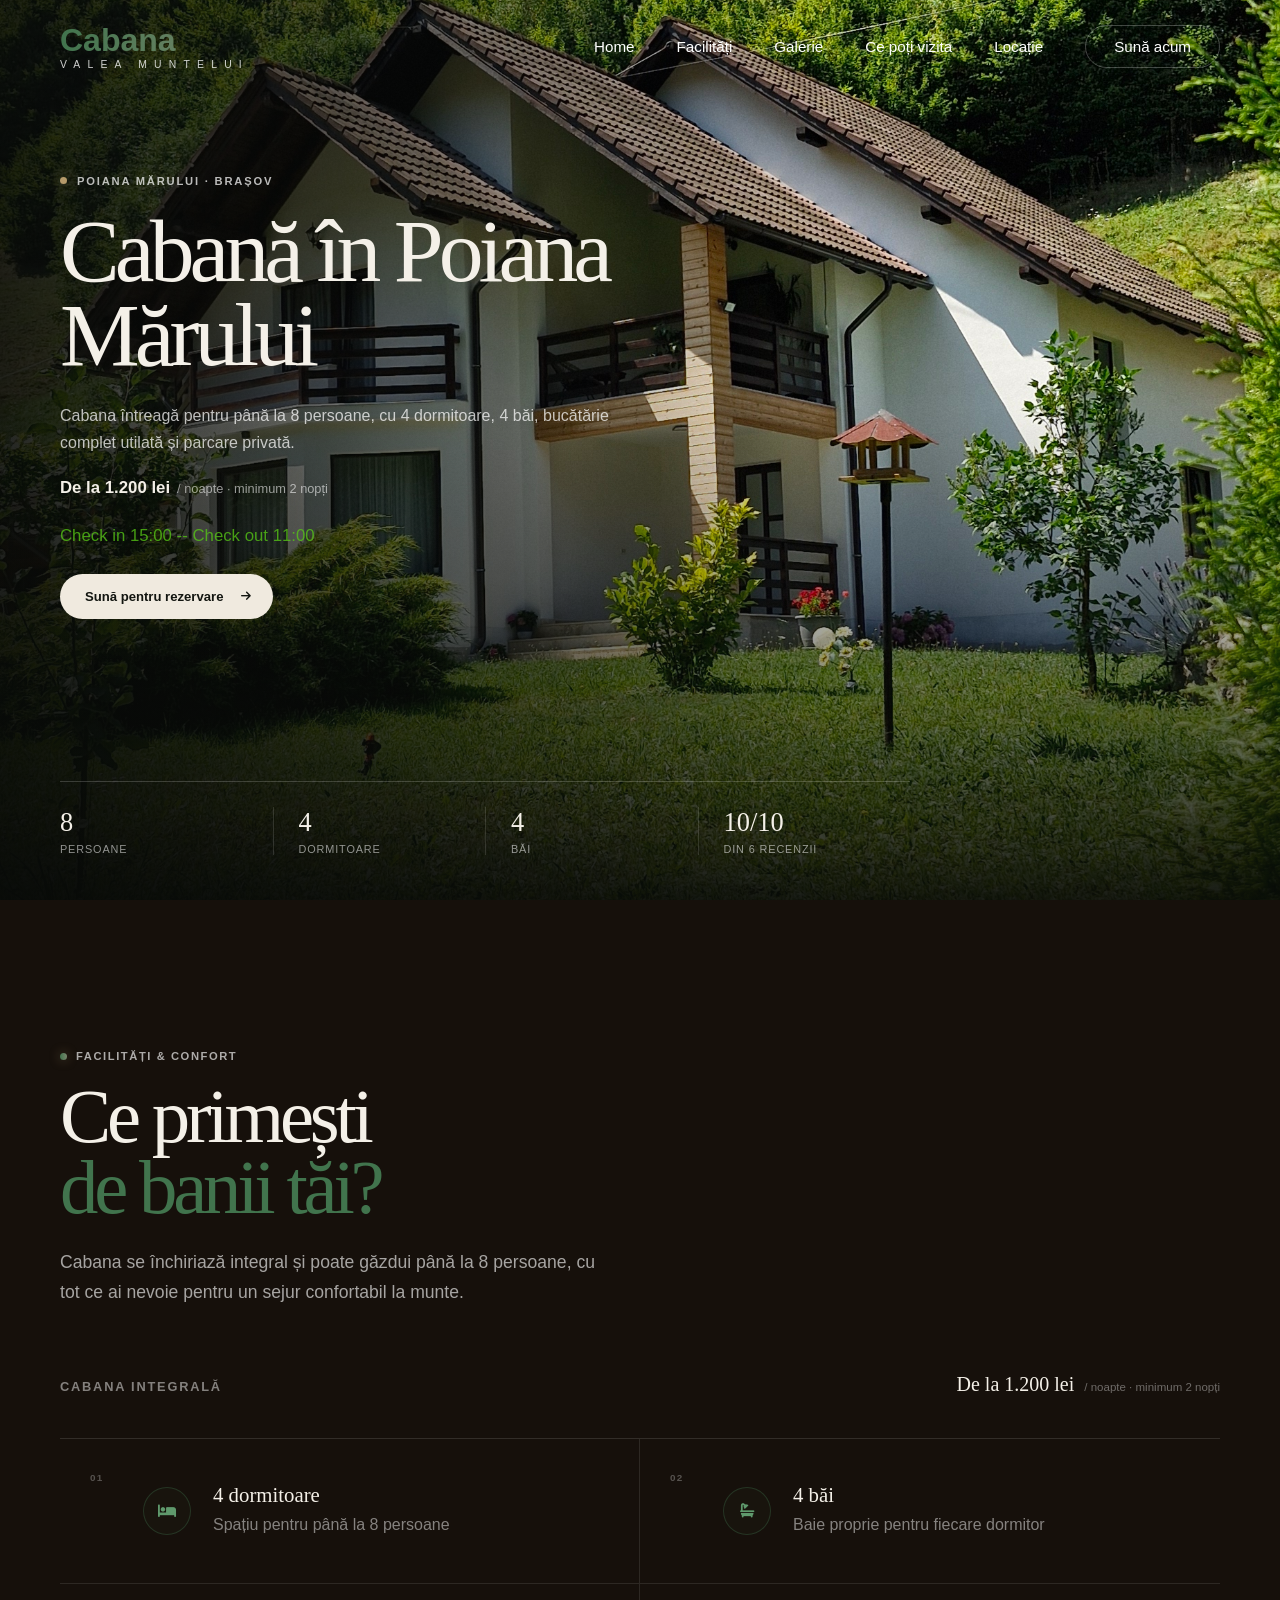
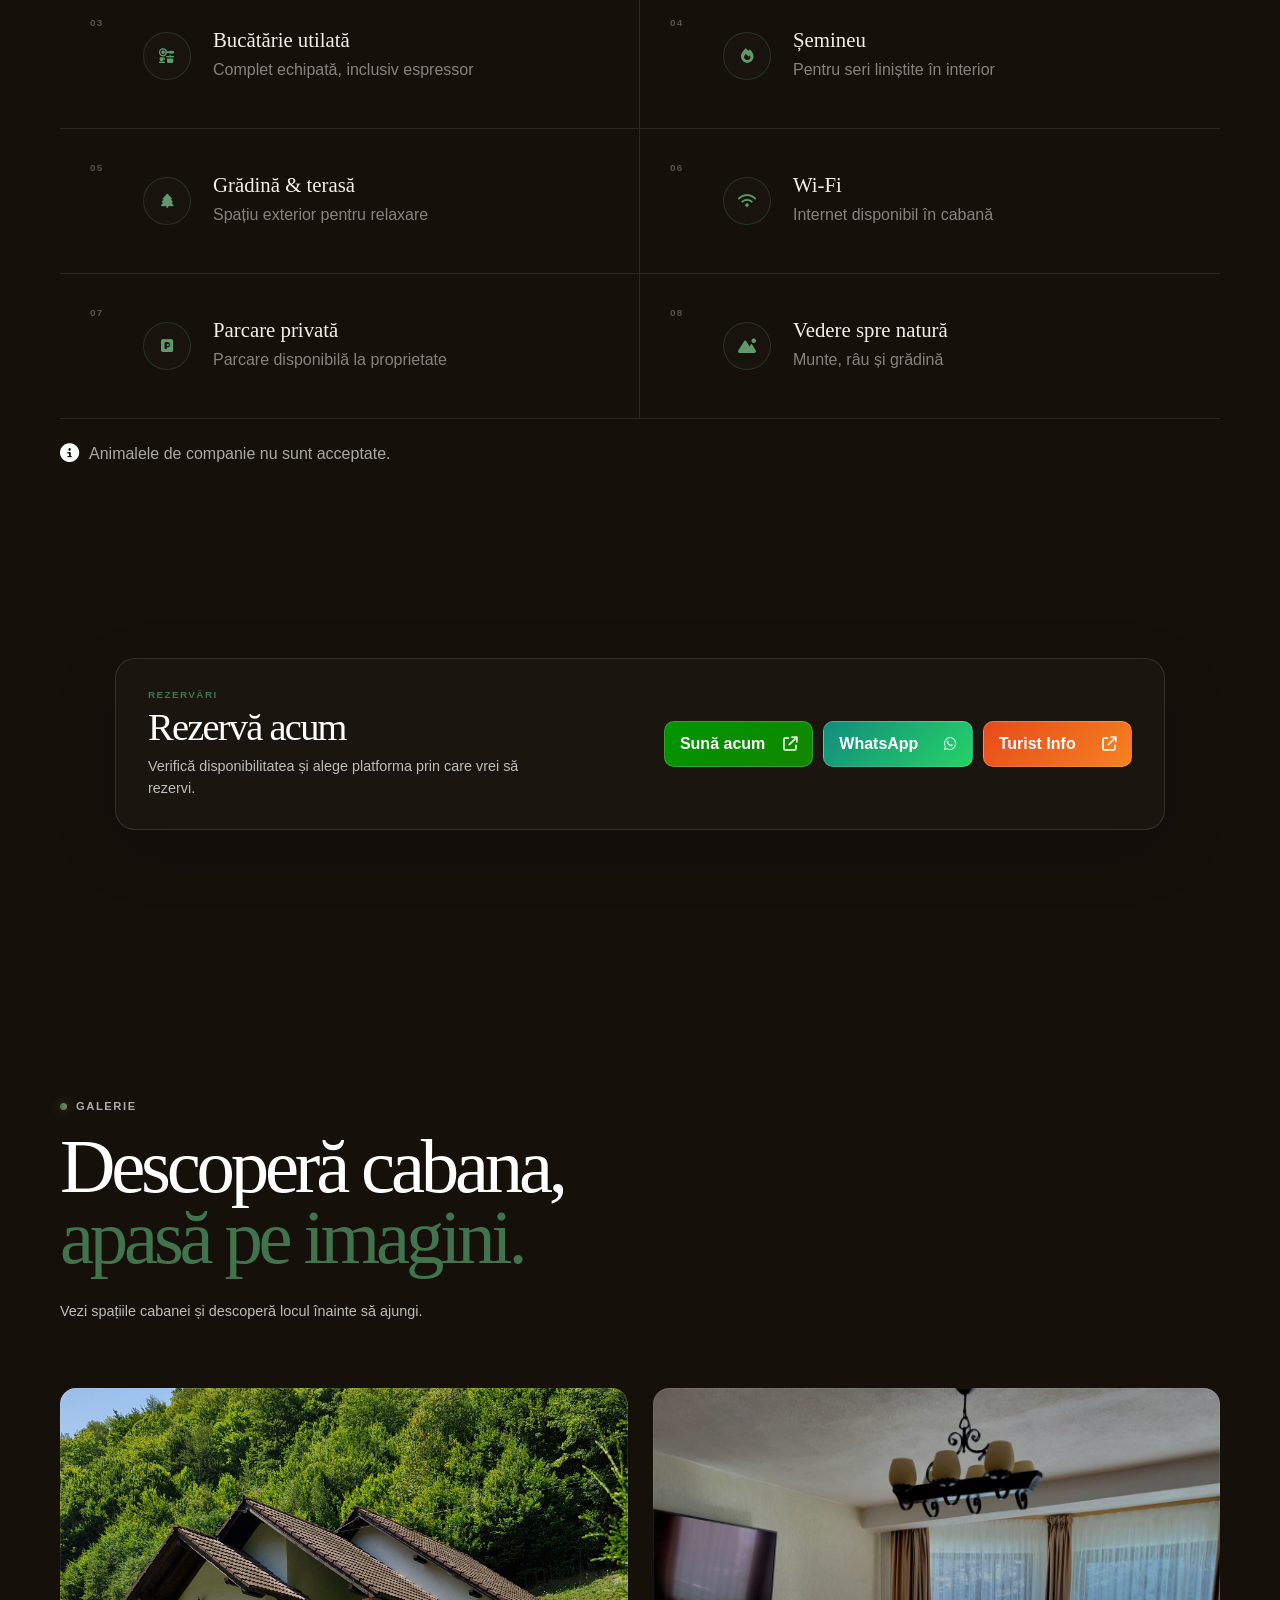
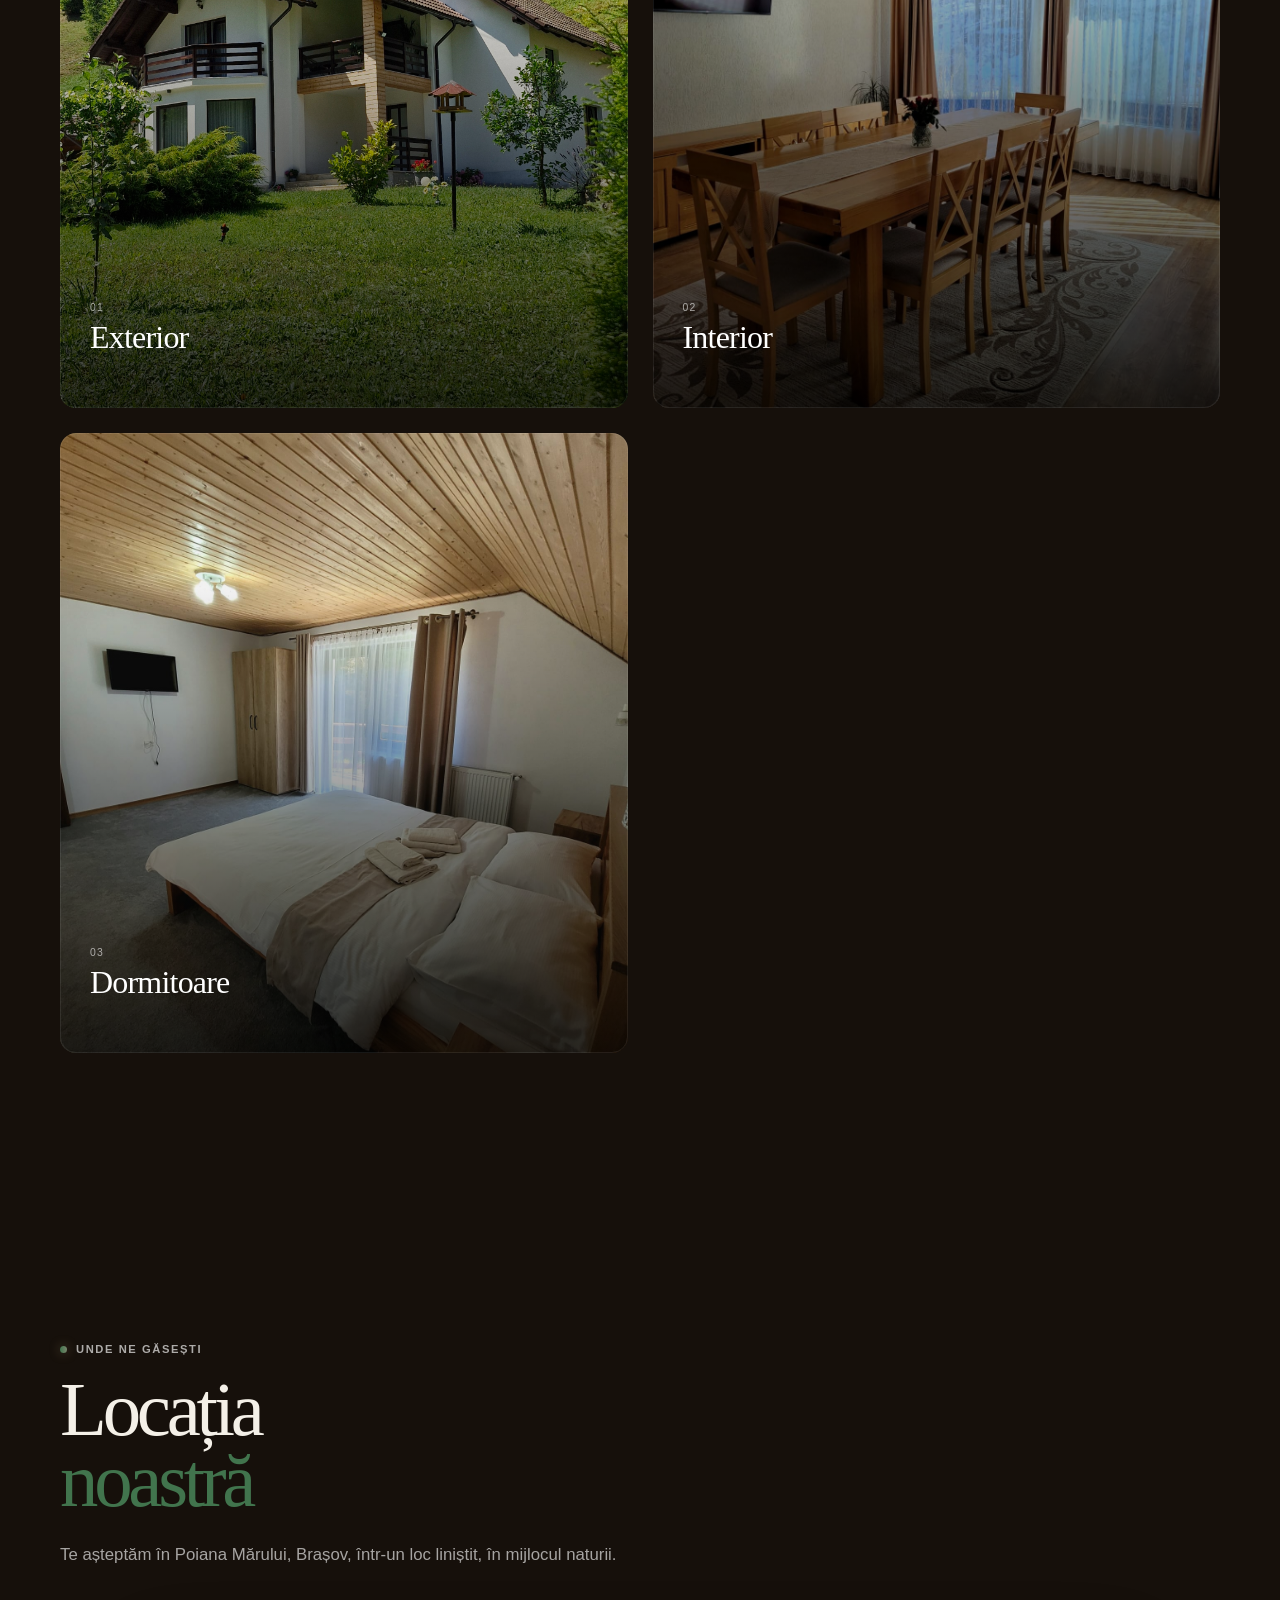
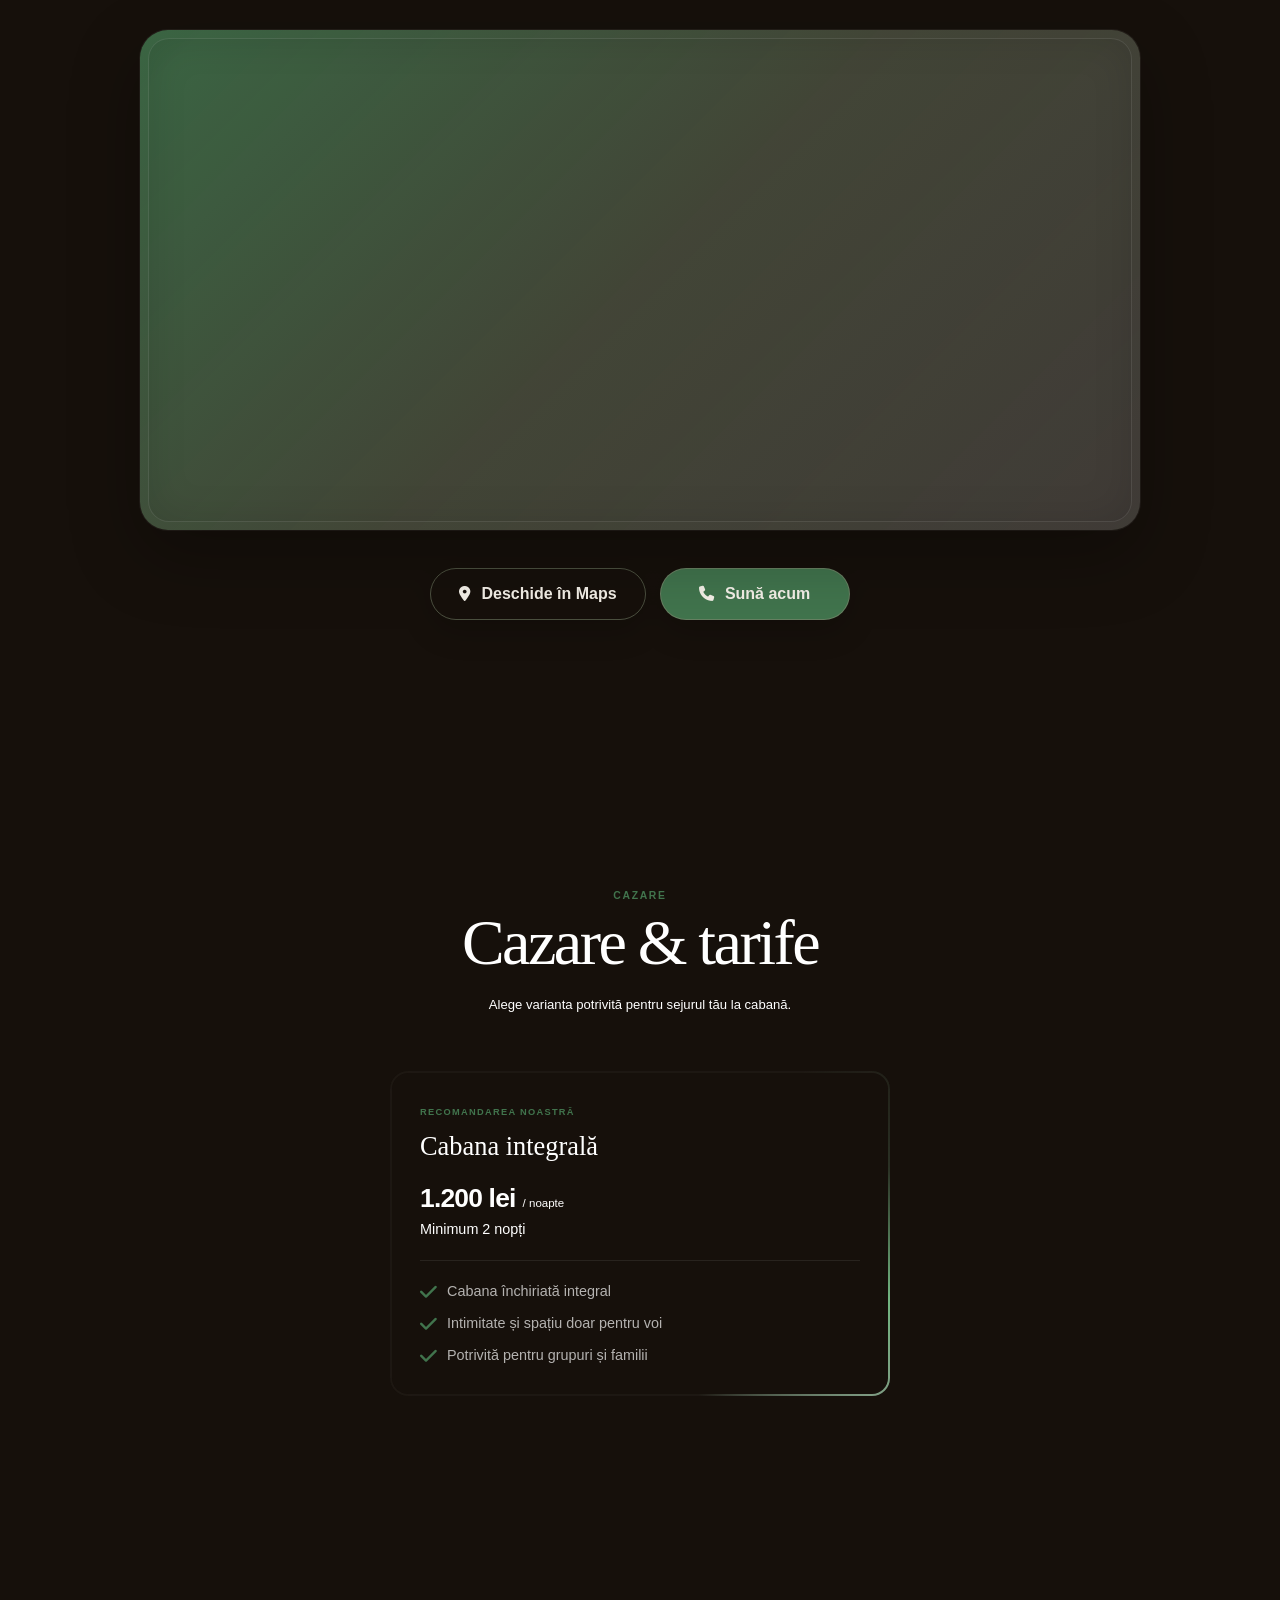
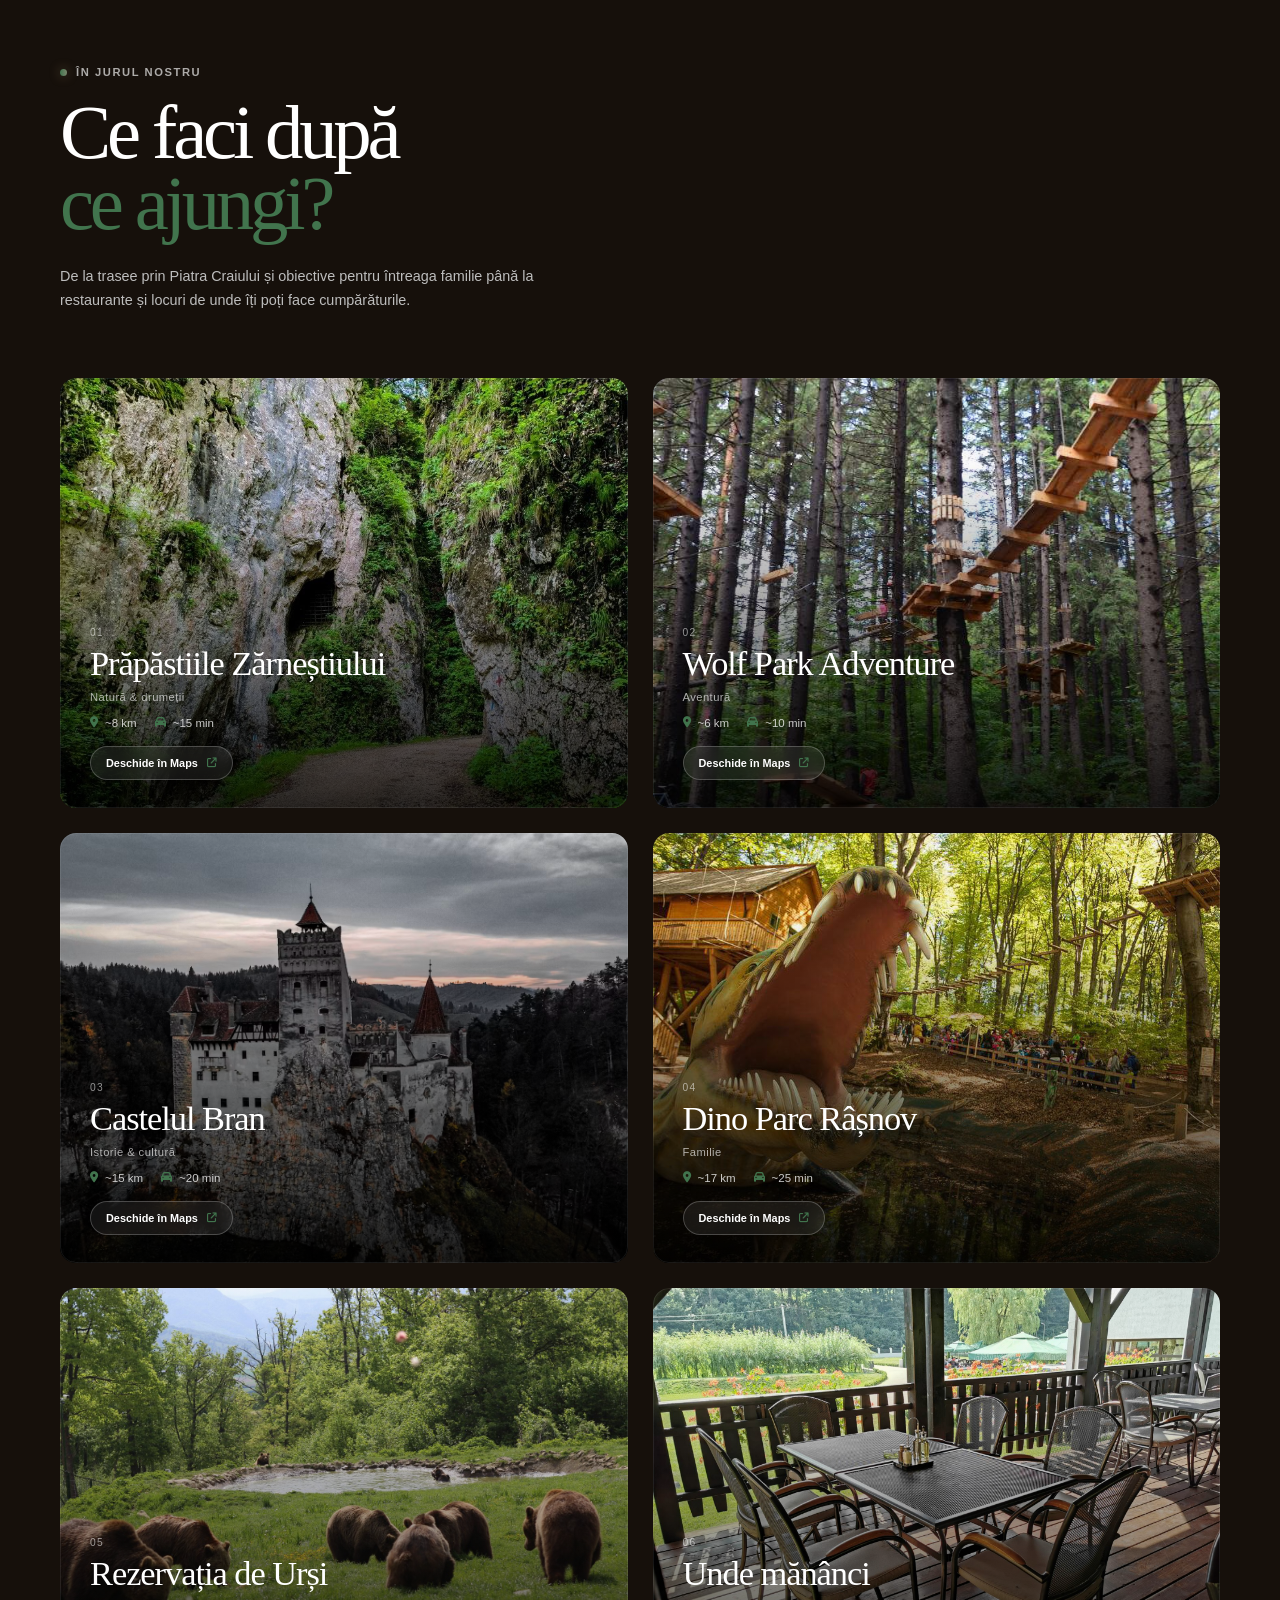
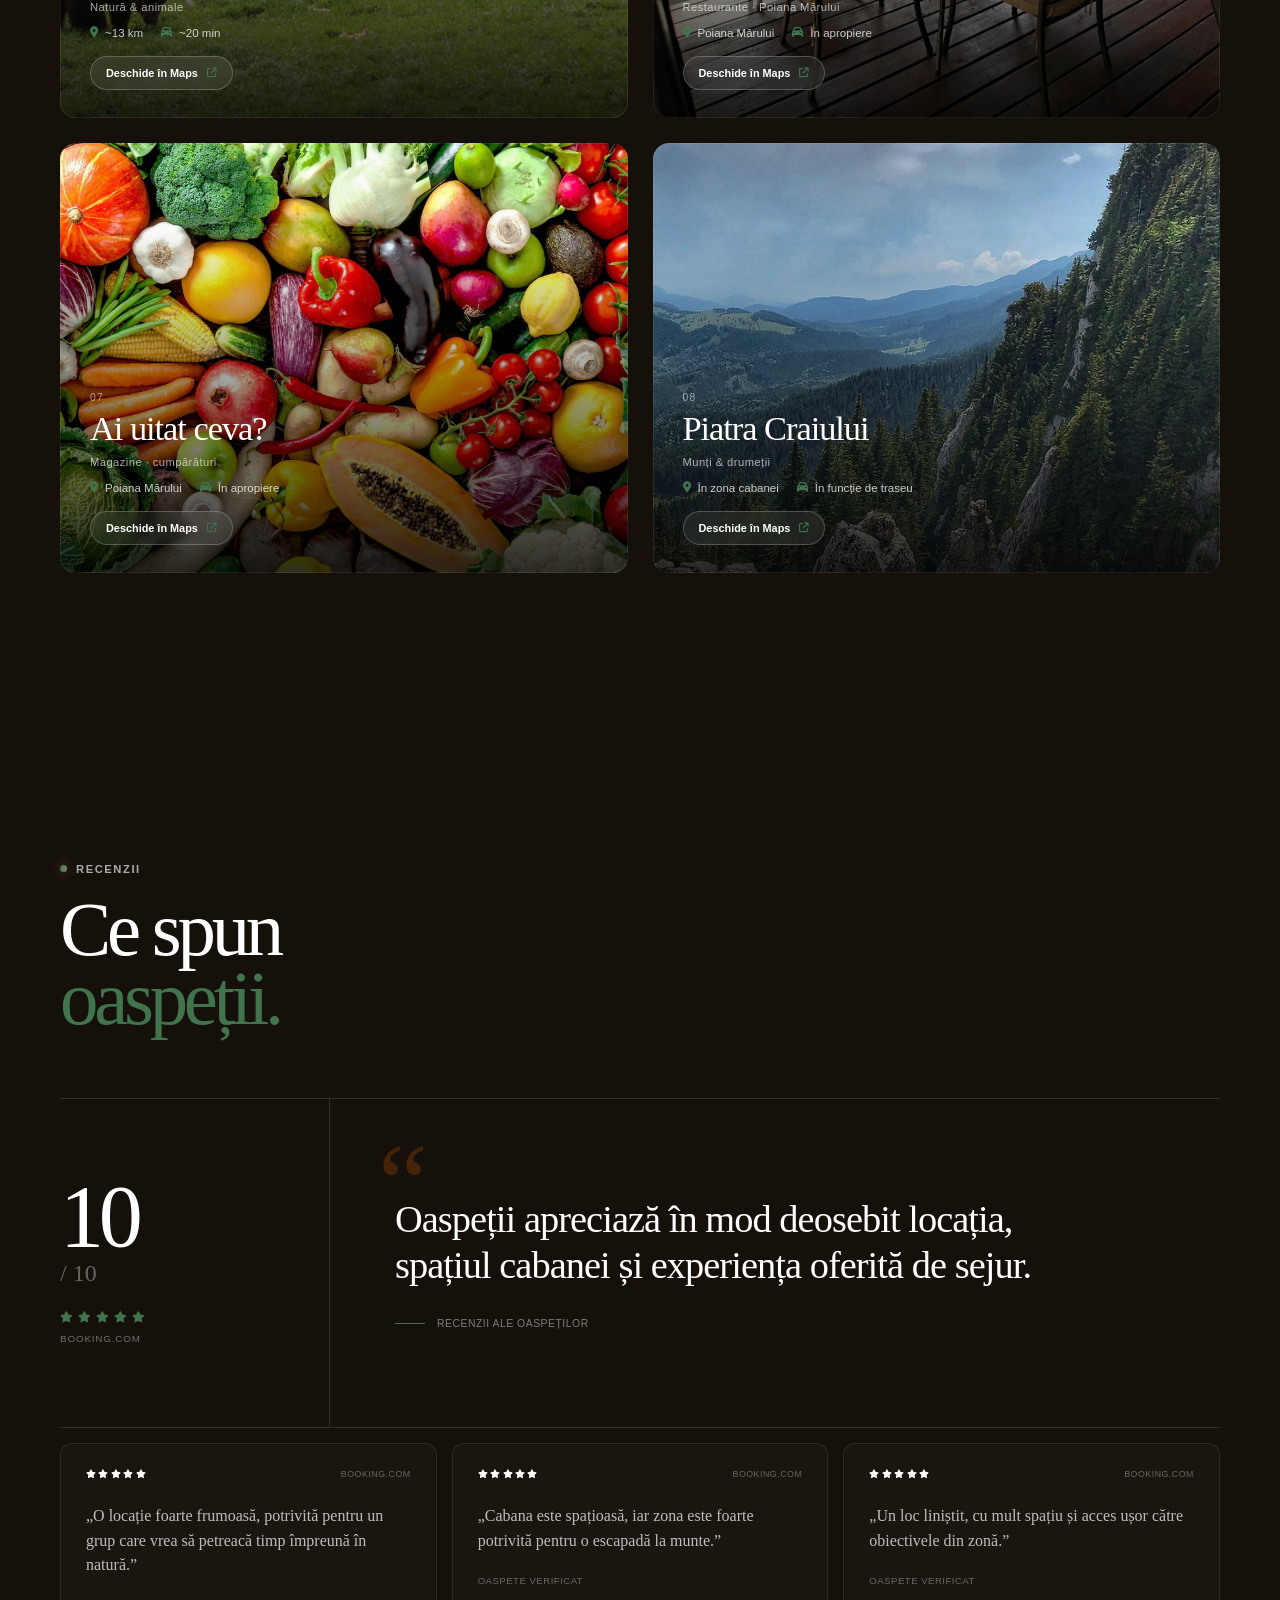
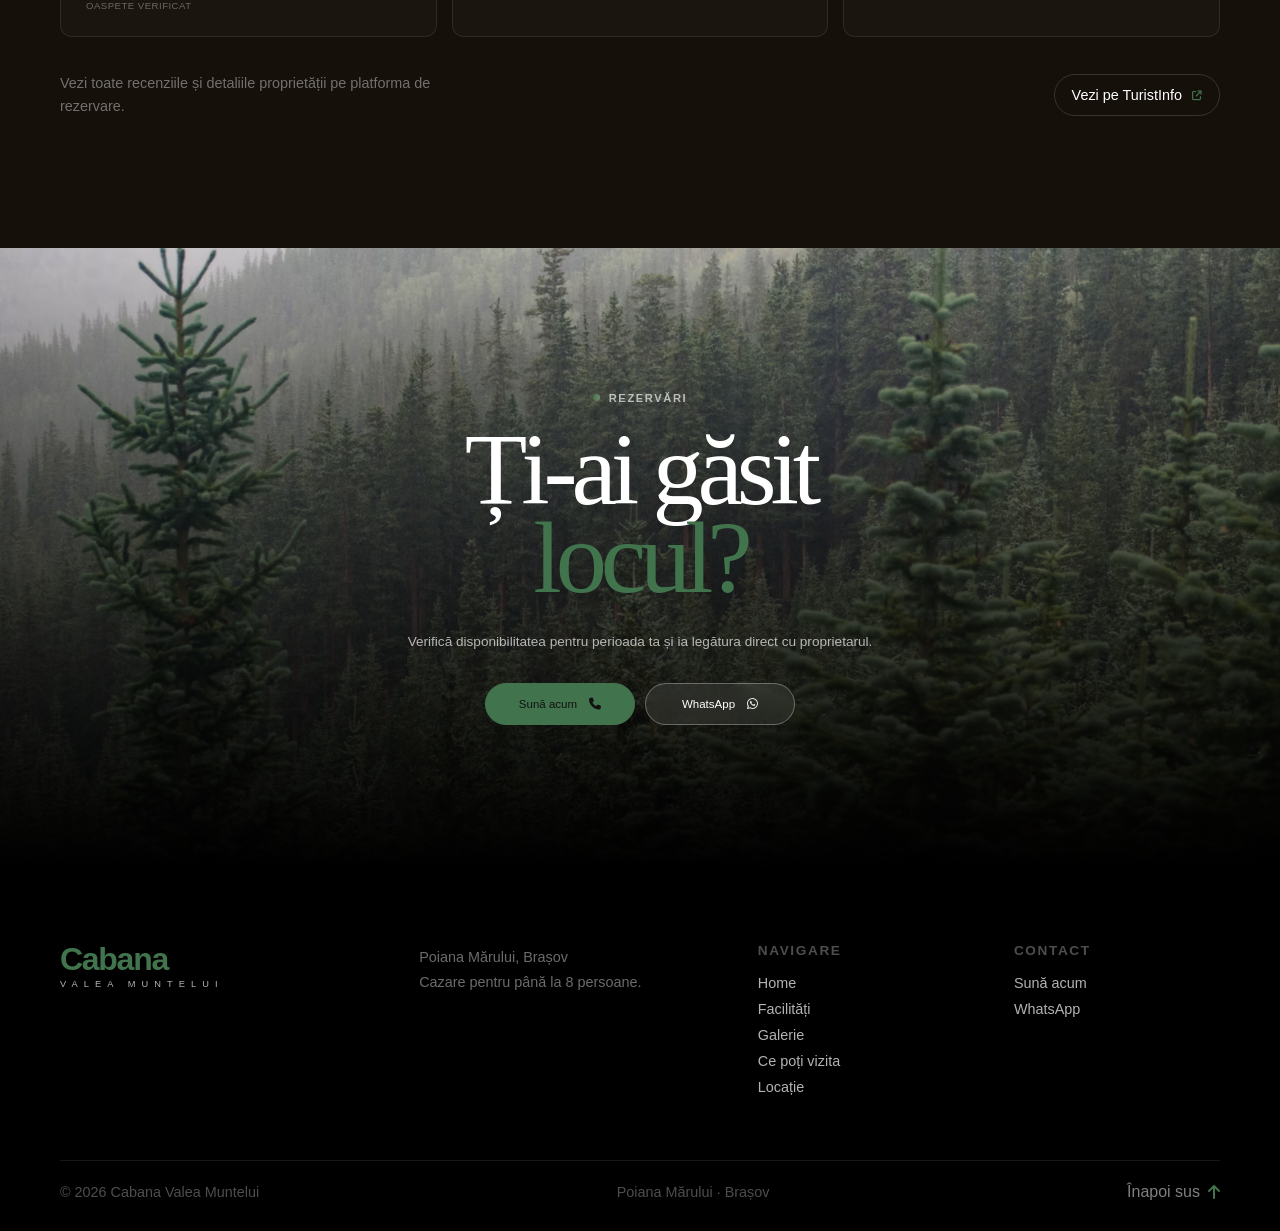
==== commit 77d61b52: "modificari peste modificari vrea" ====
--- a/index.html
+++ b/index.html
@@ -747,53 +747,6 @@
         </article>
 
 
-        <!-- CAMERE -->
-        <article class="pricing-card">
-
-            <div class="pricing-card-content">
-
-                <span class="pricing-label">
-                    VARIANTĂ FLEXIBILĂ
-                </span>
-
-                <h3>
-                    Închiriere camere
-                </h3>
-
-                <div class="pricing-price">
-                    <strong>300 lei</strong>
-                    <span>/ cameră / noapte</span>
-                </div>
-
-                <p class="pricing-minimum">
-                    Minimum 3 camere
-                    <span>·</span>
-                    900 lei / noapte
-                </p>
-
-                <div class="pricing-divider"></div>
-
-                <ul class="pricing-features">
-                    <li>
-                        <i class="fa-solid fa-check"></i>
-                        Alege minimum 3 camere
-                    </li>
-
-                    <li>
-                        <i class="fa-solid fa-check"></i>
-                        300 lei / cameră / noapte
-                    </li>
-
-                    <li>
-                        <i class="fa-solid fa-check"></i>
-                        Ideal pentru grupuri mai mici
-                    </li>
-                </ul>
-
-            </div>
-
-        </article>
-
     </div>
 
 </section>
--- a/css/global.css
+++ b/css/global.css
@@ -14,20 +14,34 @@
 
 body {
     overflow-x: hidden;
+
+    background: #16100b;
+
+    color: #ffffff;
+    font-family: Arial, sans-serif;
+}
+
+body::before {
+    content: "";
+
+    position: fixed;
+
+    inset: 0;
+
+    z-index: -10;
 
     background:
         linear-gradient(
             rgba(15, 20, 15, 0.72),
             rgba(15, 20, 15, 0.72)
         ),
-        url("../images/hero-image.jpg");
+        url("../images/exterior3.jpg");
 
     background-size: cover;
     background-position: center;
-    background-attachment: fixed;
-
-    color: #ffffff;
-    font-family: Arial, sans-serif;
+    background-repeat: no-repeat;
+
+    pointer-events: none;
 }
 
 
@@ -253,7 +267,7 @@
 .line-1 {
     width: 18px;
 
-    background: #2d9a17;
+    background: #66bb56;
 }
 
 .line-2 {
@@ -265,7 +279,7 @@
 .line-3 {
     width: 18px;
 
-    background: #2d9a17;
+    background: #66bb56;
 }
 
 .hamburger.active .line-1 {
--- a/css/style.css
+++ b/css/style.css
@@ -16,7 +16,7 @@
     padding: 170px 60px 45px;
 
     background-image:
-        url("../images/hero.jpg");
+        url("../images/exterior.jpg");
 
     background-size: cover;
 
@@ -2881,15 +2881,9 @@
 
 .pricing-grid {
     display: grid;
-
-    grid-template-columns:
-        repeat(2, minmax(0, 1fr));
-
-    gap: 22px;
-
-    max-width: 900px;
-
-    margin: 0 auto;
+    grid-template-columns: minmax(280px, 500px);
+    justify-content: center;
+    gap: 30px;
 }
 
 
--- a/css/media.css
+++ b/css/media.css
@@ -1125,4 +1125,28 @@
         font-size: .90rem;
     }
 
-}
+   body::before {
+    content: "";
+
+    position: fixed;
+
+    inset: 0;
+
+    z-index: -10;
+
+    background:
+        linear-gradient(
+            rgba(15, 20, 15, 0.72),
+            rgba(15, 20, 15, 0.72)
+        ),
+        url("../images/exterior6.jpg");
+
+    background-size: cover;
+    background-position: center;
+    background-repeat: no-repeat;
+
+    pointer-events: none;
+}
+
+}
+
